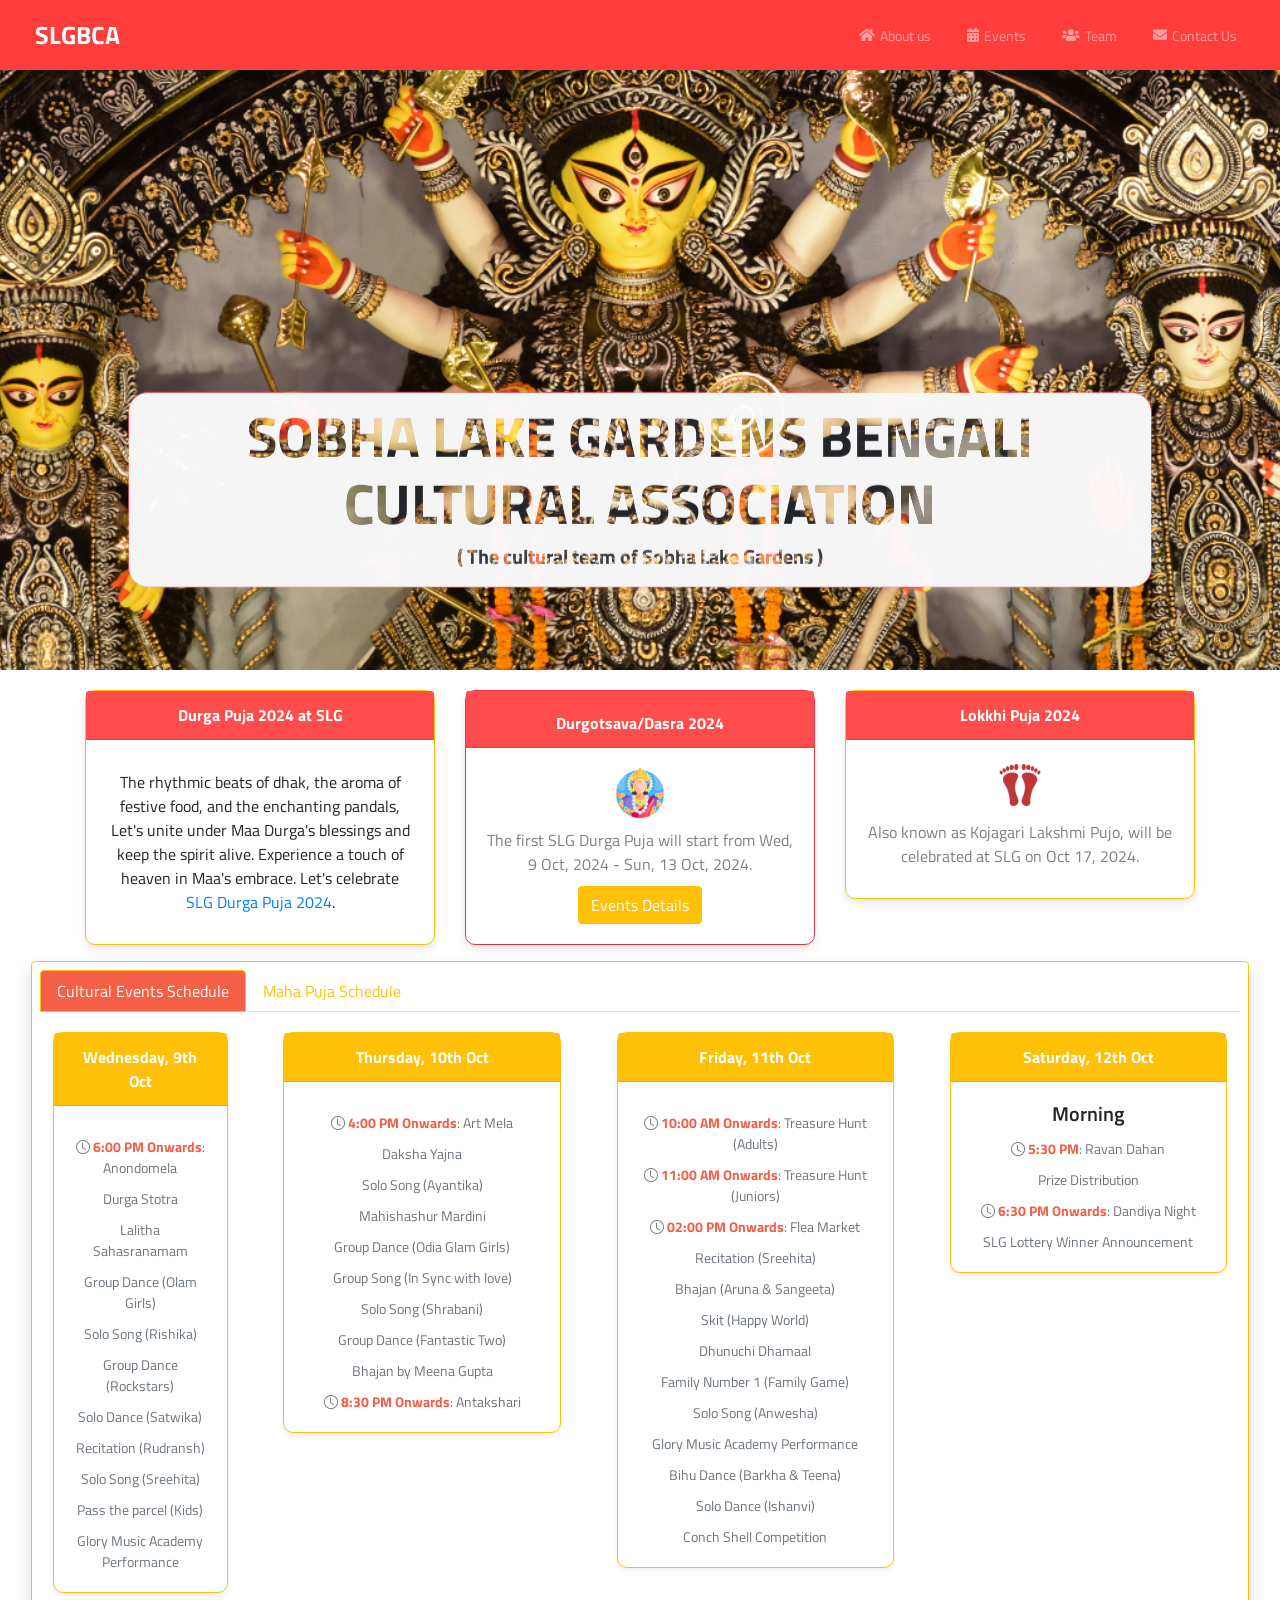
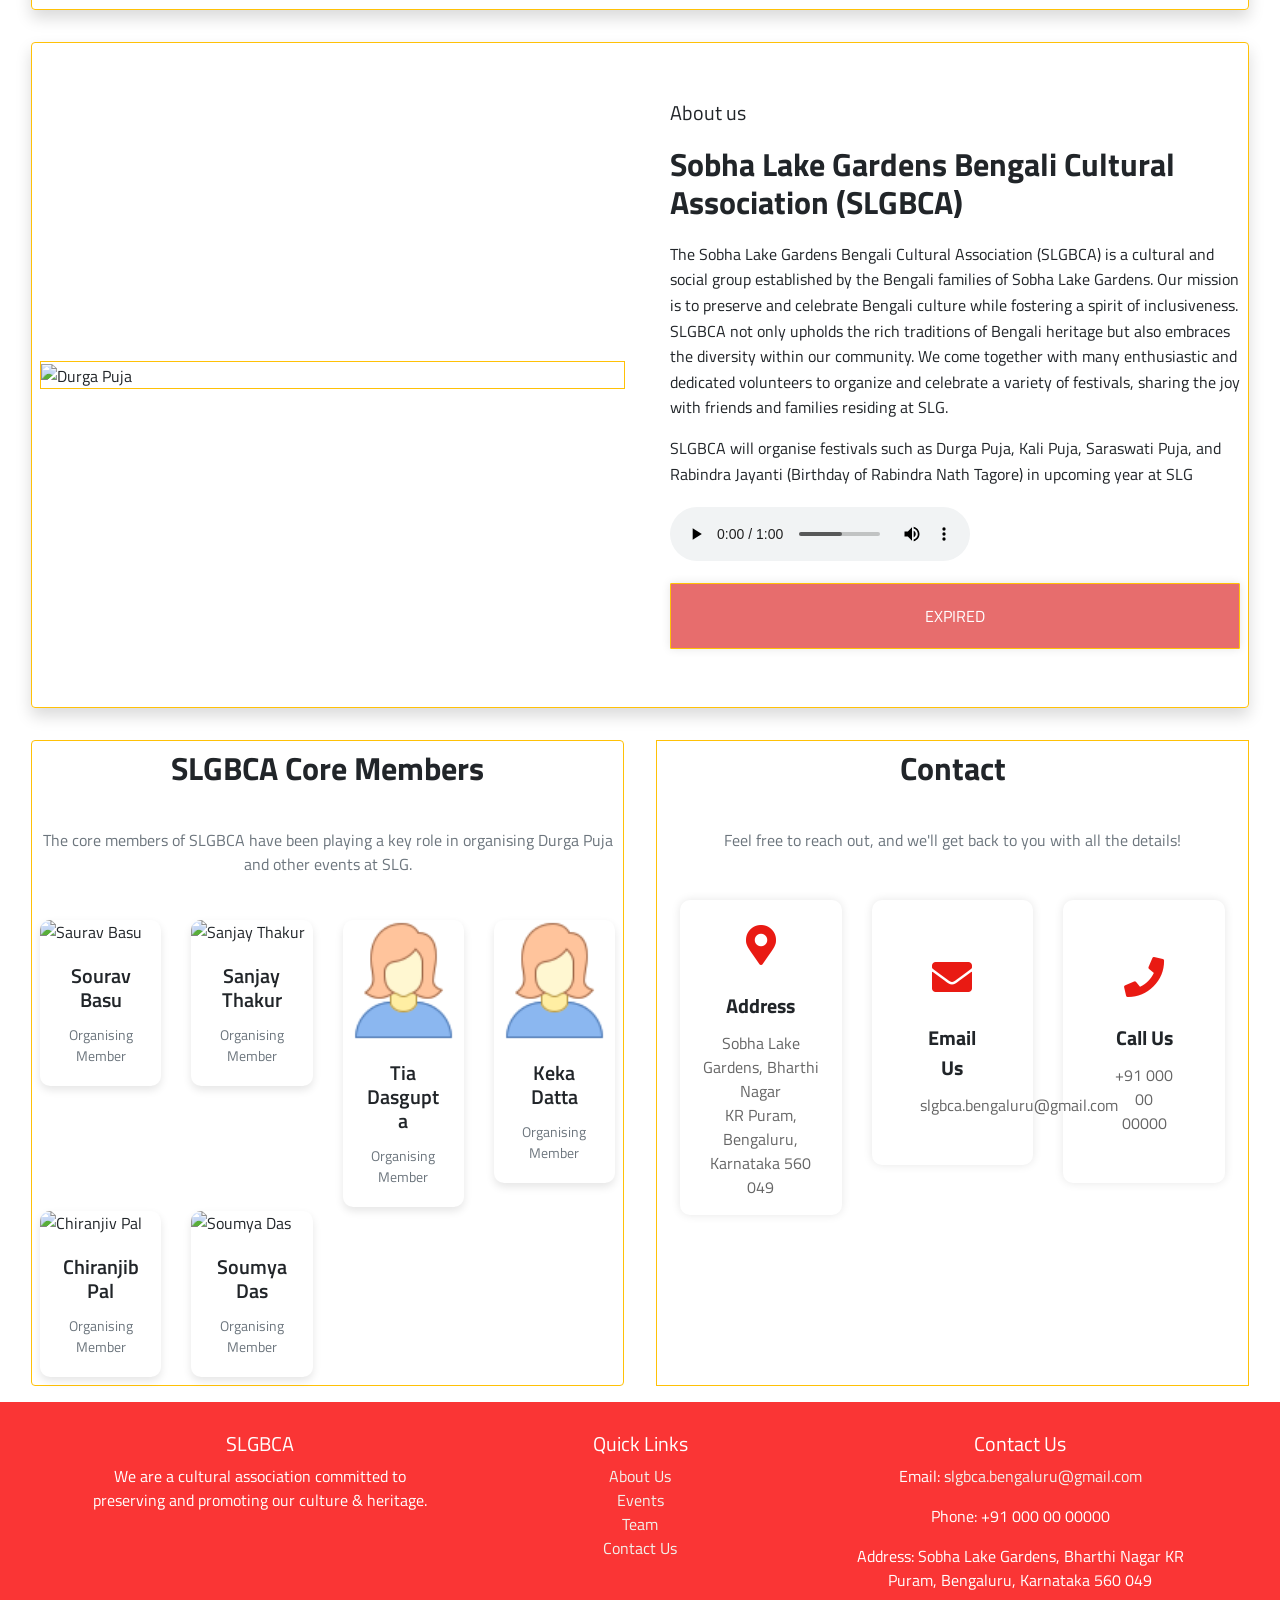
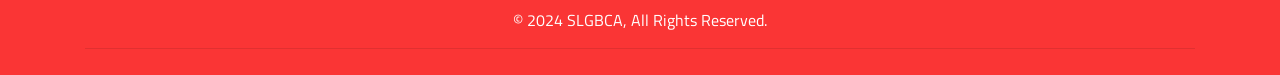
==== index.html @ cd29b3e2 "Update index page" ====
<!DOCTYPE html>
<html lang="en">

    <meta charset="UTF-8">
    <meta name="viewport" content="width=device-width, initial-scale=1.0">
    <meta http-equiv Manager="X-UA-Compatible" content="ie=edge">
    <!--Bootstrap 4.3.1-->
    <link rel="stylesheet" href="https://stackpath.bootstrapcdn.com/bootstrap/4.3.1/css/bootstrap.min.css"
        integrity="sha384-ggOyR0iXCbMQv3Xipma34MD+dH/1fQ784/j6cY/iJTQUOhcWr7x9JvoRxT2MZw1T" crossorigin="anonymous">
    <!--Custom Css Understand (_)-->
    <link rel="stylesheet" href="css/style.css">
    <!--Google Fonts-->
    <link href="https://fonts.googleapis.com/css?family=Titillium+Web&display=swap" rel="stylesheet">
    <!--Font Awesome 5.11.2-->
    <link rel="stylesheet" href="https://cdnjs.cloudflare.com/ajax/libs/font-awesome/5.11.2/css/all.css">
    <!--AOS Js Library Css source: http://michalsnik.github.io/aos/ -->
    <link href="https://unpkg.com/aos@2.3.1/dist/aos.css" rel="stylesheet">
    <!--OWL Carousel Library Css -->
    <link rel="stylesheet" href="css/owl.carousel.min.css">
    <link rel="stylesheet" href="css/owl.theme.default.min.css">
    <link href='https://unpkg.com/boxicons@2.1.4/css/boxicons.min.css' rel='stylesheet'>
    <link rel="icon" href="img/slgbca-logo.png" sizes="32x32" type="image/png">
    <link href="https://cdn.jsdelivr.net/npm/bootstrap-icons/font/bootstrap-icons.css" rel="stylesheet">

</head>
<body>
    <!--For Preloader-->
    <div class="preloader">
        <div class="loader">
        </div>
        </div> 
    <!--Preloader End-->
        <nav class="navbar navbar-expand-lg navbar-dark">
            <div class="container-fluid pos-f-t">
                <a class="navbar-brand logo" href="#">
                    <!-- <img src="img/slgbca-logo.png" alt="SLG Logo">--><span class="logo-text">SLGBCA</span>
                </a>
                <button class="navbar-toggler" type="button" data-toggle="collapse" data-target="#navbarNav" aria-controls="navbarNav" aria-expanded="false" aria-label="Toggle navigation">
                    <span class="navbar-toggler-icon"></span>
                </button>
                <div class="collapse navbar-collapse justify-content-end" id="navbarNav">
                    <ul class="navbar-nav">
                        <li class="nav-item">
                            <a class="nav-link " href="#about_us"><i class="fas fa-home"></i>About us</a>
                        </li>
                        <li class="nav-item">
                            <a class="nav-link" href="#events"><i class="fas fa-calendar-alt"></i>Events</a>
                        </li>
                        <li class="nav-item">
                            <a class="nav-link" href="#team_members"><i class="fas fa-users"></i>Team</a>
                        </li>
                        <li class="nav-item">
                            <a class="nav-link" href="#contacts"><i class="fas fa-envelope"></i>Contact Us</a>
                        </li>
                    </ul>
                </div>
            </div>
        </nav>
    <header>
        <!--Carousel html-->
        <div id="mainpage" class="carousel slide" data-ride="carousel">
            <div class="carousel-inner">
                <div class="carousel-item active">
                    <div class="back_side_img back_side_img2"></div>
                    <div class="carousel_content border border-danger">
                        <h5 class="display-4 font-weight-bold text-uppercase">Sobha Lake Gardens Bengali Cultural Association</h5>
                        <h5 class="text-dark font-weight-bold">( The cultural team of Sobha Lake Gardens )</h5>
                    </div>
                </div>
            </div>
        </div>
    </header>
    
    <div id="events" class="container">
        <div class="row">
            <!-- First Card -->
            <div class="col-md-4">
                <div class="card border border-warning animate-card">
                    <div class="card-header">
                        Durga Puja 2024 at SLG
                    </div>
                    <div class="card-body">
                        <p>The rhythmic beats of dhak, the aroma of festive food, and the enchanting pandals, Let's unite under Maa Durga's blessings and keep the spirit alive. Experience a touch of heaven in Maa's embrace. Let's celebrate <a href="#">SLG Durga Puja 2024</a>.</p>
                    </div>
                </div>
            </div>
            <!-- Second Card -->
            <div class="col-md-4">
                <div class="card border border-danger animate-card">
                    <div class="card-header">
                        <div class="spinner-grow text-warning" role="status"></div>
                        Durgotsava/Dasra 2024
                        <div class="spinner-grow text-warning" role="status"></div>
                    </div>
                    <div class="card-body">
                        <img src="img/durga-puja.png" alt="Durga Icon">
                        <p class="text-muted text-black-50">The first SLG Durga Puja will start from Wed, 9 Oct, 2024 - Sun, 13 Oct, 2024.</p>
                        <a href="#event_details" class="btn btn-warning stretched-link text-white">Events Details</a>
                    </div>
                </div>
            </div>
            <!-- Third Card -->
            <div class="col-md-4">
                <div class="card border border-warning animate-card">
                    <div class="card-header">
                        Lokkhi Puja 2024
                    </div>
                    <div class="card-body">
                        <img src="img/lakkhi-puja.png" alt="Lokkhi Feet"> <!-- Placeholder image, replace with the actual image URL -->
                        <p class="text-muted text-black-50">Also known as Kojagari Lakshmi Pujo, will be celebrated at SLG on Oct 17, 2024.</p>
                    </div>
                </div>
            </div>
        </div>
    </div>
  <!-- Event Details -->
  <section class="container-fluid sec_latest">
    <div id="event_details" class="m-3 p-2 shadow rounded latest_inner border border-warning">
        <!-- Tab Navigation -->
        <ul class="nav nav-tabs" id="eventTab" role="tablist">
            <li class="nav-item">
                <a class="nav-link active" id="p2-tab" data-toggle="tab" href="#p2" role="tab" aria-controls="p2" aria-selected="false">Cultural Events Schedule</a>
            </li>
            <li class="nav-item">
                <a class="nav-link" id="p1-tab" data-toggle="tab" href="#p1" role="tab" aria-controls="p1" aria-selected="true">Maha Puja Schedule</a>
            </li>
        </ul>

        <!-- Tab Content -->
        <div class="tab-content" id="eventTabContent">
            <!-- Puja Schedule Tab -->
            <div class="tab-pane fade show" id="p1" role="tabpanel" aria-labelledby="p1-tab">
                <div class="row">
                    <!-- Day 1 Card -->
                    <div class="container col-md-2 mb-2">
                        <div class="card border border-warning shadow-sm">
                            <div class="card-header bg-warning text-white">
                                Wednesday, 9th Oct - Maha Sosthi
                            </div>
                            <div class="card-body">
                                <h5 class="card-title">Morning</h5>
                                <p class="card-text"><i class="bi bi-clock"></i> <span class="highlight">9:30 AM</span>: Shashti Pujo Start</p>
                                <p class="card-text"><i class="bi bi-clock"></i> <span class="highlight">10:15 AM</span>: Pushpanjali</p>
                                <p class="card-text"><i class="bi bi-clock"></i> <span class="highlight">10:45 AM</span>: Morning Aarati</p>
                                <h5 class="card-title">Evening</h5>
                                <p class="card-text"><i class="bi bi-clock"></i> <span class="highlight">6:30 PM Onwards</span>: Cultural Programme</p>
                                <p class="card-text"><i class="bi bi-clock"></i> <span class="highlight">7:30 PM</span>: Aarati</p>
                            </div>
                        </div>
                    </div>

                    <!-- Day 2 Card -->
                    <div class="container col-md-3 mb-3">
                        <div class="card border border-warning shadow-sm">
                            <div class="card-header bg-warning text-white">
                                Thursday, 10th Oct - Maha Saptami and Ashtami
                            </div>
                            <div class="card-body">
                                <h5 class="card-title">Morning</h5>
                                <p class="card-text"><i class="bi bi-clock"></i> <span class="highlight">9:30 AM</span>: Saptami Pujo starts</p>
                                <p class="card-text"><i class="bi bi-clock"></i> <span class="highlight">10:15 AM</span>: Saptami Pushpanjali</p>
                                <p class="card-text"><i class="bi bi-clock"></i> <span class="highlight">11:30 AM</span>: Bhog & Arati</p>
                                <h5 class="card-title">Evening</h5>
                                <p class="card-text"><i class="bi bi-clock"></i> <span class="highlight">6:30 PM</span>: Evening Aarati</p>
                                <p class="card-text"><i class="bi bi-clock"></i> <span class="highlight">6:30 PM Onwards</span>: Cultural Programme</p>
                                <p class="card-text"><i class="bi bi-clock"></i> <span class="highlight">8:00 PM</span>: Ashtami Pujo starts</p>
                                <p class="card-text"><i class="bi bi-clock"></i> <span class="highlight">10:30 PM</span>: Ashtami Pushpanjali</p>
                                <p class="card-text"><i class="bi bi-clock"></i> <span class="highlight">11:00 PM - 12:00 AM</span>: Aarati, Chandi Path & Bhog</p>
                            </div>
                        </div>
                    </div>
                     <!-- Day 3 Card -->
                    <div class="container col-md-3 mb-3">
                        <div class="card border border-warning shadow-sm">
                            <div class="card-header bg-warning text-white">
                                Friday, 11th Oct - Maha Ashtami - Nabami
                            </div>
                            <div class="card-body">
                                <h5 class="card-title">Morning</h5>
                                <p class="card-text"><i class="bi bi-clock"></i> <span class="highlight">6:49 AM</span>: Sandhi Pujo starts</p>
                                <p class="card-text"><i class="bi bi-clock"></i> <span class="highlight">6:55 AM - 7:25 AM</span>: Pushpanjali & Bhog</p>
                                <p class="card-text"><i class="bi bi-clock"></i> <span class="highlight">11:30 AM</span>: Nabami Pushpanjali</p>
                                <p class="card-text"><i class="bi bi-clock"></i> <span class="highlight">11:45 AM</span>: Morning Aarati</p>
                                <p class="card-text"><i class="bi bi-clock"></i> <span class="highlight">12:20 PM - 1:30 PM</span>: Bhog, Chandi Path & Hom</p>
                                <p class="card-text"><i class="bi bi-clock"></i> <span class="highlight">12:00 PM - 2:30 PM</span>: Ashtami Prasad Distribution</p>
                                <h5 class="card-title">Evening</h5>
                                <p class="card-text"><i class="bi bi-clock"></i> <span class="highlight">6:30 PM</span>: Evening Aarati</p>
                                <p class="card-text"><i class="bi bi-clock"></i> <span class="highlight">6:30 PM Onwards</span>: Cultural Programme</p>
                            </div>
                        </div>
                    </div>
                    <!-- Day 4 Card -->
                    <div class="container col-md-3 mb-3">
                        <div class="card shadow-sm border border-warning">
                            <div class="card-header bg-warning text-white">
                                Saturday, 12th Oct - Dashami / Sidur Khela
                            </div>
                            <div class="card-body">
                                <h5 class="card-title">Morning</h5>
                                <p class="card-text"><i class="bi bi-clock"></i> <span class="highlight">9:30 AM</span>: Dashami Pujo starts</p>
                                <p class="card-text"><i class="bi bi-clock"></i> <span class="highlight">10:10 AM</span>: Dashami Pushpanjali</p>
                                <p class="card-text"><i class="bi bi-clock"></i> <span class="highlight">10:40 AM</span>: Morning Arati</p>
                                <p class="card-text"><i class="bi bi-clock"></i> <span class="highlight">11:00 AM - 2:00 PM</span>: Sidur Khela</p>
                                <p class="card-text"><i class="bi bi-clock"></i> <span class="highlight">12:00 - 3:00 PM</span><a href="img/bhog-durga-pujo-edited.png" target="_blank">: Nabami Bhog Distribution</a></p>
                            </div>
                        </div>
                        
                        <div class="card text-white border border-warning mt-3"> 
                            <div class="card-header bg-warning text-white">
                                Sunday, 13th Oct - Bisorjon
                            </div>
                            <div class="card-body">
                                <h5 class="card-title">Morning</h5>
                                <p class="card-text"><i class="bi bi-clock"></i> <span class="highlight">8:30 AM</span>: Visarjan</p>
                            </div>
                        </div>
                    </div>

                </div>
            </div>
            
            <!-- Residents Cultural Activities Tab -->
            <div class="tab-pane fade show active" id="p2" role="tabpanel" aria-labelledby="p2-tab">
                    <div class="row">
                        <!-- Cultural Day 1 Card -->
                        <div class="container col-md-2 mb-2">
                            <div class="card border border-warning shadow-sm">
                                <div class="card-header bg-warning text-white">
                                    Wednesday, 9th Oct
                                </div>
                                <div class="card-body">
                                    <p class="card-text"><i class="bi bi-clock"></i> <span class="highlight">6:00 PM Onwards</span>: Anondomela</p>
                                    <p class="card-text"> Durga Stotra</p>
                                    <p class="card-text"> Lalitha Sahasranamam</p>
                                    <p class="card-text"> Group Dance (Olam Girls)</p>
                                    <p class="card-text"> Solo Song (Rishika)</p>
                                    <p class="card-text"> Group Dance (Rockstars)</p>
                                    <p class="card-text"> Solo Dance (Satwika)</p>
                                    <p class="card-text"> Recitation (Rudransh)</p>
                                    <p class="card-text"> Solo Song (Sreehita)</p>
                                    <p class="card-text"> Pass the parcel (Kids)</p>
                                    <p class="card-text"> Glory Music Academy Performance</p>
                                </div>
                            </div>
                        </div>
    
                        <!-- Cultural Day 2 Card -->
                        <div class="container col-md-3 mb-3">
                            <div class="card border border-warning shadow-sm">
                                <div class="card-header bg-warning text-white">
                                    Thursday, 10th Oct
                                </div>
                                <div class="card-body">
                                    <p class="card-text"><i class="bi bi-clock"></i> <span class="highlight">4:00 PM Onwards</span>: Art Mela</p>
                                    <p class="card-text"> Daksha Yajna</p>
                                    <p class="card-text"> Solo Song (Ayantika)</p>
                                    <p class="card-text"> Mahishashur Mardini</p>
                                    <p class="card-text"> Group Dance (Odia Glam Girls)</p>
                                    <p class="card-text"> Group Song (In Sync with love)</p>
                                    <p class="card-text"> Solo Song (Shrabani)</p>
                                    <p class="card-text"> Group Dance (Fantastic Two)</p>
                                    <p class="card-text">Bhajan by Meena Gupta</p>
                                    <p class="card-text"><i class="bi bi-clock"></i> <span class="highlight">8:30 PM Onwards</span>: Antakshari</p>
                                </div>
                            </div>
                        </div>
                         <!-- Day 3 Card -->
                        <div class="container col-md-3 mb-3">
                            <div class="card border border-warning shadow-sm">
                                <div class="card-header bg-warning text-white">
                                    Friday, 11th Oct
                                </div>
                                <div class="card-body">
                                    <p class="card-text"><i class="bi bi-clock"></i> <span class="highlight">10:00 AM Onwards</span>: Treasure Hunt (Adults)</p>
                                    <p class="card-text"><i class="bi bi-clock"></i> <span class="highlight">11:00 AM Onwards</span>: Treasure Hunt (Juniors)</p>
                                    <p class="card-text"><i class="bi bi-clock"></i> <span class="highlight">02:00 PM Onwards</span>: Flea Market</p>
                                    <p class="card-text"> Recitation (Sreehita)</p>
                                    <p class="card-text"> Bhajan (Aruna & Sangeeta)</p>
                                    <p class="card-text"> Skit (Happy World)</p>
                                    <p class="card-text"> Dhunuchi Dhamaal</p>
                                    <p class="card-text"> Family Number 1 (Family Game)</p>
                                    <p class="card-text"> Solo Song (Anwesha)</p>
                                    <p class="card-text"> Glory Music Academy Performance</p>
                                    <p class="card-text"> Bihu Dance (Barkha & Teena)</p>
                                    <p class="card-text"> Solo Dance (Ishanvi)</p>
                                    <p class="card-text"> Conch Shell Competition</p>
                                </div>
                            </div>
                        </div>
                        <!-- Day 4 Card -->
                        <div class="container col-md-3 mb-3">
                            <div class="card shadow-sm border border-warning">
                                <div class="card-header bg-warning text-white">
                                    Saturday, 12th Oct
                                </div>
                                <div class="card-body">
                                    <h5 class="card-title">Morning</h5>
                                    <p class="card-text"><i class="bi bi-clock"></i> <span class="highlight">5:30 PM</span>: Ravan Dahan</p>
                                    <p class="card-text"> Prize Distribution</p>
                                    <p class="card-text"><i class="bi bi-clock"></i> <span class="highlight">6:30 PM Onwards</span>: Dandiya Night</p>
                                    <p class="card-text"> SLG Lottery Winner Announcement</p>
                                </div>
                            </div>
                        </div>
                    </div>
                </div>
            </div>
        </div>
    </div>
</section>

    <!-- About Us -->
    <section class="container-fluid sec_latest d-flex justify-content-start flex-wrap">
        <div id="about_us" class="col col-md m-3 p-2 shadow rounded latest_inner border border-warning">
                <div class="row about-us-section">
                    <!-- Image and Video Overlay -->
                    <div class="col-md-6 ">
                        <div class="border border-warning">
                            <img src="https://images.unsplash.com/photo-1659694328200-c8d0d5b7c79b?q=80&w=1960&auto=format&fit=crop&ixlib=rb-4.0.3&ixid=M3wxMjA3fDB8MHxwaG90by1wYWdlfHx8fGVufDB8fHx8fA%3D%3D" alt="Durga Puja" class="img-fluid">
                        </div>
                    </div>
                    <!-- Text Section -->
                    <div class="col-md-6 about-us-text">
                        <h5>About us</h5>
                        <h2>Sobha Lake Gardens Bengali Cultural Association (SLGBCA)</h2>
                        <p>The Sobha Lake Gardens Bengali Cultural Association (SLGBCA) is a cultural and social group established by the Bengali families of Sobha Lake Gardens. Our mission is to preserve and celebrate Bengali culture while fostering a spirit of inclusiveness. SLGBCA not only upholds the rich traditions of Bengali heritage but also embraces the diversity within our community. We come together with many enthusiastic and dedicated volunteers to organize and celebrate a variety of festivals, sharing the joy with friends and families residing at SLG.</p>
                        <p>SLGBCA will organise festivals such as Durga Puja, Kali Puja, Saraswati Puja, and Rabindra Jayanti (Birthday of Rabindra Nath Tagore) in upcoming year at SLG</p>
                        <!-- Audio Player -->
                    <div class="audio-player">
                        <audio controls>
                            <source src="audios/dhak-audio.mp3" type="audio/mpeg">
                            Your browser does not support the audio element.
                        </audio>
                    </div>
                    
                    <div class="countdown mt-3 border border-warning">
                        <h1>Countdown to Durga Puja 2024</h1>
                        <div class="countdown-item">
                            <span id="days">00</span>
                            <p>Days</p>
                        </div>
                        <div class="countdown-item">
                            <span id="hours">00</span>
                            <p>Hours</p>
                        </div>
                        <div class="countdown-item">
                            <span id="minutes">00</span>
                            <p>Minutes</p>
                        </div>
                        <div class="countdown-item">
                            <span id="seconds">00</span>
                            <p>Seconds</p>
                        </div>
                    </div>
                    </div>
                </div>
        </div>
    </section>

    <!-- Team -->
    <section class="container-fluid sec_latest d-flex justify-content-start flex-wrap">
        <div id="team_members" class="m-3 p-2 border border-warning rounded latest_inner">
            <h2 class="section-title">SLGBCA Core Members</h2>
            <p class="section-subtitle">
                The core members of SLGBCA have been playing a key role in organising Durga Puja and other events at SLG. 
            </p>
            <div class="row">
                <div class="col-md-3 mt-1">
                    <div class="card">
                        <img src="img/member-male.png" class="card-img-top img img-small" alt="Saurav Basu">
                        <div class="card-body">
                            <h5 class="card-title">Sourav Basu</h5>
                            <p class="card-text">Organising Member</p>
                        </div>
                    </div>
                </div>
                <div class="col-md-3 mt-1">
                    <div class="card">
                        <img src="img/member-male.png" class="card-img-top" alt="Sanjay Thakur">
                        <div class="card-body">
                            <h5 class="card-title">Sanjay Thakur</h5>
                            <p class="card-text">Organising Member</p>
                        </div>
                    </div>
                </div>
                <div class="col-md-3 mt-1">
                    <div class="card">
                        <img src="img/member-female.png" class="card-img-top" alt="Tia Dasgupta">
                        <div class="card-body">
                            <h5 class="card-title">Tia Dasgupta</h5>
                            <p class="card-text">Organising Member</p>
                        </div>
                    </div>
                </div>
                <div class="col-md-3 mt-1">
                    <div class="card">
                        <img src="img/member-female.png" class="card-img-top" alt="Keka Datta">
                        <div class="card-body">
                            <h5 class="card-title">Keka Datta</h5>
                            <p class="card-text">Organising Member</p>
                        </div>
                    </div>
                </div>
                <div class="col-md-3 mt-1">
                    <div class="card">
                        <img src="img/member-male.png" class="card-img-top" alt="Chiranjiv Pal">
                        <div class="card-body">
                            <h5 class="card-title">Chiranjib Pal</h5>
                            <p class="card-text">Organising Member</p>
                        </div>
                    </div>
                </div>
                <div class="col-md-3 mt-1">
                    <div class="card">
                        <img src="img/member-male.png" class="card-img-top" alt="Soumya Das">
                        <div class="card-body">
                            <h5 class="card-title">Soumya Das</h5>
                            <p class="card-text">Organising Member</p>
                        </div>
                    </div>
                </div>
            </div>
        </div>
        <div id="contacts" class="col col-md m-3 p-2  border border-warning latest_inner">
            <h2 class="section-title">Contact</h2>
            <p class="section-subtitle">
                Feel free to reach out, and we'll get back to you with all the details! 
            </p>
            <div class="container my-5">
                <div class="row">
                    <div class="col-md-4">
                        <div class="contact-card p-3">
                            <div class="contact-icon">
                                <i class="fas fa-map-marker-alt"></i>
                            </div>
                            <div class="contact-title">Address</div>
                            <div class="contact-text text-center">
                                Sobha Lake Gardens, Bharthi Nagar<br>
                                KR Puram, Bengaluru, Karnataka 560 049
                            </div>
                        </div>
                    </div>
                    <div class="col-md-4">
                        <div class="contact-card p-5">
                            <div class="contact-icon">
                                <i class="fas fa-envelope"></i>
                            </div>
                            <div class="contact-title">Email Us</div>
                            <div class="contact-text text-center text-wrap">
                                slgbca.bengaluru@gmail.com
                            </div>
                        </div>
                    </div>
                    <div class="col-md-4">
                        <div class="contact-card p-5">
                            <div class="contact-icon">
                                <i class="fas fa-phone"></i>
                            </div>
                            <div class="contact-title">Call Us</div>
                            <div class="contact-text text-center">
                                +91 000 00 00000
                            </div>
                        </div>
                    </div>
                </div>
            </div>
        </div>
    </section>

    <footer class="title_bg_radial">
        <div class="container">
            <div class="row">
                <div class="col-md-4">
                    <h5>SLGBCA</h5>
                    <p>We are a cultural association committed to preserving and promoting our culture & heritage.</p>
                </div>
                <div class="col-md-4">
                    <h5>Quick Links</h5>
                    <ul class="list-unstyled">
                        <li><a href="#about_us">About Us</a></li>
                        <li><a href="#events">Events</a></li>
                        <li><a href="#team_members">Team</a></li>
                        <li><a href="#contacts">Contact Us</a></li>
                    </ul>
                </div>
                <div class="col-md-4">
                    <h5>Contact Us</h5>
                    <p>Email: <a href="mailto:slgbca.bengaluru@gmail.com">slgbca.bengaluru@gmail.com</a></p>
                    <p>Phone: +91 000 00 00000</p>
                    <p>Address: Sobha Lake Gardens, Bharthi Nagar KR Puram, Bengaluru, Karnataka 560 049</p>
                </div>
            </div>
            <p>&copy; 2024 SLGBCA, All Rights Reserved.</p>
            <hr>
        </div>
        <a href="#" id="back-to-top" title="Back to top"><i class="fas fa-arrow-up"></i></a>
    </footer>


    <!--Bootstrap Js-->
    <script src="https://code.jquery.com/jquery-3.3.1.slim.min.js"
        integrity="sha384-q8i/X+965DzO0rT7abK41JStQIAqVgRVzpbzo5smXKp4YfRvH+8abtTE1Pi6jizo"
        crossorigin="anonymous"></script>
    <script src="https://cdnjs.cloudflare.com/ajax/libs/popper.js/1.14.7/umd/popper.min.js"
        integrity="sha384-UO2eT0CpHqdSJQ6hJty5KVphtPhzWj9WO1clHTMGa3JDZwrnQq4sF86dIHNDz0W1"
        crossorigin="anonymous"></script>
    <script src="https://stackpath.bootstrapcdn.com/bootstrap/4.3.1/js/bootstrap.min.js"
        integrity="sha384-JjSmVgyd0p3pXB1rRibZUAYoIIy6OrQ6VrjIEaFf/nJGzIxFDsf4x0xIM+B07jRM"
        crossorigin="anonymous"></script>
    <!--Custom Js-->
    <script src="js/script.js"></script>
    <!-- FOr Jquery 3.3.1 Preloader-->
    <script>
        $(window).on('load', function () {
            $('.preloader').addClass('completed')
        })

    </script>
    <!-- AOS Js Library source : http://michalsnik.github.io/aos/-->
    <script src="https://unpkg.com/aos@2.3.1/dist/aos.js"></script>
    <!---OWL Js Library For Carousel-->
    <script src="js/owl.carousel.min.js"></script>
    <script>
        // for AOS Library
        AOS.init();
        // for OWL Library
        $('.owl-carousel').owlCarousel({
            loop: true,
            margin: 10,
            nav: true,
            autoplay: 1000,
            responsive: {
                0: {
                    items: 1
                },
                300: {
                    items: 2
                },
                400: {
                    item: 3
                },
                600: {
                    item: 4
                },
                1000: {
                    items: 5
                }
            }
        })
    </script>
</body>
</html>
---- css/style.css ----
/*..........................Global Settings..............*/
* {
    font-family: 'Titillium Web', sans-serif;
    scroll-behavior: smooth;
}
:root{
    /* --title-bg: radial-gradient(circle,  #fa3535, rgb(155, 152, 152)); */
    --title-bg:  #fa3535;
    --title-bg-animate: 10s linear infinite title-bg-animate alternate;

    
}
.title_bg_radial{
    background: var(--title-bg);
    /* animation: var(--title-bg-animate); */
}
@keyframes title-bg-animate{
    0%{
        background-position: left top;
        background-size: 35% 100%;
    }
    100%{
        background-position: right top;
        background-size: 35% 100%;

    }
}

html, body{
    margin: 0px;
    padding: 0px;
    overflow-x: hidden;
}

/*......For Preloader........*/
.preloader{
    position: fixed;
    top: 0px;
    left: 0px;
    width: 100%;
    height: 100%;
    background: #333;
    z-index: 99999999999999999;
}
.preloader::before, .preloader::after{
    content: '';
    background: #444;
    width: 90vw;
    height: 10vh;
    position: absolute;
    left: 50%;
    transform: translateX(-50%);
    animation: 2s linear infinite animate-body;
  }
  .preloader ::after{
    animation-delay: 1.3s;
  }
  @keyframes animate-body {
    0%{
      transform: translateX(-50%);
      opacity: 1;
    }
    50%{
      opacity: 0;
    }
    100%{
      transform: translate(-50%, 100vh);
      opacity: 1;
    }
  }
  .preloader.completed{
      pointer-events: none;
      animation: 1s linear precompleted forwards;
  }
  @keyframes precompleted{
      0%{
          opacity: 1;
      }
      100%{
          opacity: 0;
      }
  }
  .preloader .loader{
    width: 60px;
    height: 60px;
    border-radius: 100%;
    animation: 1s linear
      infinite animate;
    position: absolute;
    top: 50%;
    left: 50%;
    transform: translate(-50%, -50%);
    z-index: 333;
  }
  @keyframes animate{
    0%{
     box-shadow: 0px 0px 20px 20px inset white;
    }
    100%{
     
       box-shadow: 0px 0px 0px 0px inset red;
    }
    
  }
/*......For Preloader End......*/


/*..................................Global Settings End.....................*/
header{
    width: 100%;
    height: 600px;
    position: relative;
}
                        /*.....Menu of header.........*/
menu{
    position: absolute;
    top: 0px; 
    left: 0px;
    width: 100%;
    z-index: 50;
}
menu .inner_log_sign{
    overflow: hidden;
}
menu .inner_log_sign marquee {
    width: calc(100% - 100px);
    line-height: 46px;
    position: relative;
}

menu .log_sign_top{
    width: 100px;
    border: 2px solid white;
    border-right-color: transparent;
    border-radius: 0px 10px 10px 0px;
    display: inline-block;
}
                        /*....First Navbar.....*/
.nav_trp{
    background: rgba(255, 255, 255,.7);
}
    
/*...........................Larg Navbar With Mobile Responsive...........*/
.navbar {
    background-color: #FF3D3D; /* Red background color */
    padding: 10px 20px;
    display: flex;
    align-items: center;
    justify-content: space-between;
}

.navbar .logo img {
    width: 45px;
    height: 45px;
}

.navbar .logo-text {
    font-size: 25px;
    color: #fff;
    font-weight: bold;
    vertical-align: middle; /* Ensures the text aligns vertically */
    line-height: 40px; /* Adjust this to match the height of the image */
}

.navbar ul {
    list-style: none;
    margin: 0;
    padding: 0;
    display: flex;
    align-items: center;
}

.navbar ul li {
    margin-left: 20px;
}

.navbar ul li a {
    color: #fff;
    text-decoration: none;
    font-size: 14px;
    display: flex;
    align-items: center;
}

.navbar ul li a i {
    margin-right: 8px;
}

.navbar ul li a:hover {
    text-decoration: underline;
}

.navbar-brand {
    display: flex;
    align-items: center;
}
.navbar-brand img {
    height: 40px;
    margin-right: 10px; /* Spacing between logo and text */
}
.navbar-nav .nav-link {
    color: white;
}
.navbar-nav .nav-link i {
    margin-right: 5px; /* Space between icon and text */
}

nav {
    position: relative;
}

/*..................................Navbar Dropdown......................*/
.nav_dropdown{
    position: relative;

}
.nav_dropdown_menu{
    position: absolute;
    width: 300px;
    background: repeating-radial-gradient(  rgba(250, 53, 53, .8), rgba(155, 152, 152, .8));
    animation: 10s linear infinite radial_nav_bg alternate-reverse;
    list-style: none;
    opacity: 0;
    visibility: hidden;
    transition: .5s;
    transform: translateY(20px) scale(0) rotateZ(15deg);
    transform-origin: right top;

}
.nav_dropdown_menu li,
.nav_dropdown_menu li a{
    transition: .5s;
}
.nav_dropdown_menu li:hover{
    background: white;

}
.nav_dropdown_menu li a:hover{
    margin-left: 15px!important;
    color: black!important;

}
.nav_dropdown:hover .nav_dropdown_menu{
    opacity: 1;
    visibility: visible;
    transform: translate(0px) scale(1) rotateZ(0deg);
}
                            /*.........Navbar check For Mobile..........*/
label[for="nav_bar_check"]{
    position: absolute;
    right: 5%;
    top: 50%;
    transform: translateY(-50%);
    cursor: pointer;
    width: 40px;
    height: 40px;
    overflow: hidden;
    z-index: 100;
}  
label[for="nav_bar_check"] span{
    display: block;
    width: 100%;
    height: 5px;
    margin-bottom: 8px;
    background: white;
    transition: .5s;
    transform-origin: left;

}
input[id='nav_bar_check']{
    display: none;
}
input[id='nav_bar_check']:checked ~ label[for="nav_bar_check"] #bar_line2{
    transform: translateX(100px);
    opacity: 0;
}
input[id='nav_bar_check']:checked ~ label[for="nav_bar_check"] #bar_line1{
    transform: rotate(45deg);
}
input[id='nav_bar_check']:checked ~ label[for="nav_bar_check"] #bar_line3{
    transform: rotate(-45deg);
}
@media screen and (min-width: 700px){
    label[for="nav_bar_check"]{
        display: none!important;
    }
}
@media screen and (max-width: 400px) {
    .logo h1{
        font-size: 25px;
    }
}
@media screen and (max-width: 700px) {
   
.navbar_list{
    justify-content: space-between!important;
}    
.nav_lg_ready{
    opacity: 0;
    transform: scale(0);
    visibility: hidden;
    transition: .5s;
    position: fixed;
    display: block!important;
    background: rgba(255, 0, 0,.5);
    width: 100vw;
    height: 100vh;
    top: 0px;
    left: 0px;
    overflow: auto;
}                      
input[id='nav_bar_check']:checked ~ .nav_lg_ready{
    opacity: 1;
    transform: scale(1);
    visibility: visible;
}
/* .sm_block_400 a.m_line_height{
    line-height: 15px!important;
    display: none!important;
}                            */
ul.nav_dropdown_menu{
    opacity: 1!important;
    visibility: visible!important;
    position: static;
    background: transparent;
    box-shadow: 0 0 20px 2px black inset;
    margin-left: 15px;
    width: 100vw;
}
.nav_anchor_item{
    justify-content: flex-start;
    background: black;
    padding: 5px;
    
}

}
/*...................................Carousel header ......................*/
.carousel-inner img{
    width: 100%;
    height: 100%;
    object-fit: cover;
    display: block;
}
.carousel-inner, .carousel,
.carousel-item{
    width: 100%;
    height: 100%;
}
.carousel_content{
    position: absolute;
    top: 70%;
    left: 50%;
    transform: translate(-50%, -50%);
    z-index: 2;
    width: 80%;
    text-align: center;
    padding: 10px;
    border-radius: 20px;
    overflow: hidden;
    background: rgba(245, 245, 245);
    mix-blend-mode: lighten;

}

@media screen and (max-width: 650px){
    .carousel_content h3{ 
        font-size: 45px;
    }
}
@media screen and (max-width: 450px){
    .carousel_content h3{
        font-size: 30px;
    }
    .carousel_content h5{
        font-size: 16px;
    }
    .explore_more{
        font-size: 1em!important;
    }

}
.explore_more{
    font-size: 1.6em;
    background: black;
    display: inline-block;
    padding: 3px 10px;
    border-radius: 4px;
    transition: .5s;
    color: white;
}
.explore_more:hover{
    background:blue;
    color: white;
}
.carousel_left_control,
.carousel_right_control{
    position: absolute;
    top: 50%;
    transform: translateY(-50%);
    padding: 20px;
    opacity: .5;
    transition: .5s;
    z-index: 5;

}
.carousel_left_control:hover,
.carousel_right_control:hover{
    opacity: 1;
}
.carousel_left_control{
   left: 10px;
}
.carousel_right_control{
   right: 10px;
}
.back_side_img{
    height: 100vh; /* or a fixed height in px or % */
    display: flex;
    align-items: center;
    justify-content: center;
}
.back_side_img1{
    background: url('https://images.unsplash.com/photo-1634015158905-de840be0c62c?q=80&w=1960&auto=format&fit=crop&ixlib=rb-4.0.3&ixid=M3wxMjA3fDB8MHxwaG90by1wYWdlfHx8fGVufDB8fHx8fA%3D%3D') center center / cover no-repeat fixed;
}

.back_side_img2{
    background-image: url('../img/durga-puja-slg.png');
    background-position: center;
    backface-visibility: visible;
    background-repeat: no-repeat;
    background-attachment: fixed;
    background-size: cover;
    height: 100vh; /* or set a specific height */
}
/* Target Safari on iOS devices */
@supports (-webkit-touch-callout: none) {
    .back_side_img2 {
        background-attachment: scroll; /* or remove background-attachment */
    }
}
/*..........Card 2.......*/
.card-header {
    background-color: #FF4C4C; /* Red color for headers */
    color: white;
    font-weight: bold;
    text-align: center;
}
.card {
    border: 1px solid #FF4C4C; /* Red border */
}

.card-body {
    text-align: center;
}

.card-body img {
    height: 50px; /* Adjust icon size */
}

.card-body p {
    margin: 10px 0;
}
.container {
    margin-top: 20px;
}

/*...................Section Card_container............*/
.card_container{
    min-height: 500px;
}

.card_inner{
    display: flex;
    justify-content: space-between;
    flex-flow: row wrap;
    margin: 0px!important;
    padding: 0px!important;
}
.card_inner .my_card{
    flex-basis: 250px;
    min-height: 500px;
    margin:  15px;
    background: whitesmoke;
    padding: 0px!important;
    overflow: hidden;
}
.my_card .card_img_inner{
    width: 100%;
    height: 180px;
    overflow: hidden;
}
.my_card .card_img_inner img{
    transition: .5s;
    object-fit: cover;
    width: 100%;
    height: 100%;
}
.my_card:hover .card_img_inner img{
    transform: scale(1.2);
}
.scroll_card{
    width: 100%;
    height: 8px;
    background: rgb(194, 174, 174);
    position: relative;
    --scroll-radius: 5px;
    border-radius: var(--scroll-radius);
}
.scroll_card::after{
    content: '';
    position: absolute;
    width: 80%;
    height: 100%;
    background: #13366f;
    border-radius: var(--scroll-radius);

}
.scroll_card span{
    position: absolute;
    top: -40px;
    right: 20%;
    display: inline-block;
    padding: 3px 5px;
    background: #13366f;
    color: white;
    font-size: .8em;
}
.scroll_card span::after{
    content: '';
    position: absolute;
    border: 7px solid;
    border-color: #13366f transparent transparent transparent;
    bottom: -13px;
    left: calc( 50% - 5px);
}

/* Animation for the card to fade in */
@keyframes fadeIn {
    from {
        opacity: 0; /* Start invisible */
        transform: translateY(20px); /* Start slightly below */
    }
    to {
        opacity: 1; /* Fully visible */
        transform: translateY(0); /* End at the original position */
    }
}

/* Apply the animation to card-warning */
.animate-card {
    animation: fadeIn 1.2s ease-in-out;
}

/*......................Section Latest Event And Gallery.........*/
.sec_latest{
    min-height: 500px;
}
.sec_latest .latest_inner{
    flex-basis: 400px;
    flex-grow: 2;
}
                       /*.......Latest Event......*/
/* .latest_inner .event_box{
}                      */
.event_box .event_inner{
    width: 100%;
    min-height: 200px;
    margin-bottom: 8px;
    border-radius: 8px;

}  
@media screen and (max-width: 400px){
    .event_box h2{
        font-size: 1.2em;
    }
   .sm_sort_size_400{
        font-size: 1.2em!important;
    }
    .sm_pp_hide_400{
        padding: 8px!important;
    }
}
                        /*.........Latest Picture Gallery.......*/
.latest_pic_gallery{
    display: flex;
    justify-content: space-around;
    flex-flow: row wrap;
    height: 1000px;
    overflow: auto;
}                       
.latest_pic_gallery .img_box{
    width: 100px; 
    min-height: 100px;
    border-radius: 3px;
    overflow: hidden;
} 
.latest_pic_gallery .img_box:nth-child(1){
    width: 200px;
    height: 180px;
}
.latest_pic_gallery .img_box:nth-child(5n){
    width: 250px;
}
.latest_pic_gallery .img_box:nth-child(7n){
    width: 350px;
    height: 250px;
}


.latest_pic_gallery .img_box a{
    width: 100%;
    height: 100%;
    display: block;
}
.latest_pic_gallery .img_box a img{
    object-fit: cover;
    transition: .5s;
    transform: scale(1.2);
}
.latest_pic_gallery .img_box:hover a img{
    transform: scale(1.4);
}
/*............................Section Help Idea................*/
.sec_help_idea{
    min-height: 400px;
}
.sec_help_idea .help_idea_inner{
    flex-basis: 250px;
    min-height: 400px;
    border-radius: 5px;
    background: whitesmoke;
}
@media screen and (max-width: 630px) {
    .help_idea_inner{
        flex-basis: 500px!important;
    }
}
.help_idea_inner .img_box{
    width: 100%;
    height: 150px;
    margin: auto;
    border-radius: 5px;
    overflow: hidden;
}
.help_idea_inner .img_box img{
    width: 100%;
    height: 100%;
    object-fit: cover;
    transition: 1.5s;
}
.help_idea_inner:hover .img_box img{
    animation: img_box_np 1.5s linear forwards ;
}
@keyframes img_box_np{
    0%{
        transform: scale(1);
    }
    50%{
        transform: scale(1.6);
    }
    100%{
        transform: scale(1.2);
    }
}
/*.......................Section Post News ...............*/
.sec_only_post{
    min-height: 500px;
}
.sec_only_post .only_post_inner{
    flex-basis: 250px;
     height: 600px;
     position: relative;

}
.only_post_inner .img_box{
    width: 100%;
    height: 180px;
    overflow: hidden;
    transition: 1s;
}
.only_post_inner:hover .img_box{
    height: 100%;
}
.only_post_inner .img_box a,
.only_post_inner .img_box a img {
    display: block;
    width: 100%;
    height: 100%;

}
.only_post_inner .img_box a img{
    object-fit: cover;
    transition: .5s;
}
.only_post_inner:hover .img_box a img{
    transform: scale(1.2);
}
                            /*.........Inner Post content ........*/
.only_post_inner .inner_post_content{
    width: 90%;
    min-height: 400px;
    margin: -20px auto 0 auto ;
    position: relative;
    background: whitesmoke;
    border-radius: 5px;
    position: absolute;
    top: 20%;
    left: 50%;
    transform: translateX(-50%);
}
/*............................Section Team Member........................*/
.sec_team_all{
    min-height: 200px;
}
/* .team_wrapper{
    border: solid blue;
} */
.team_wrapper .team_member{
    flex-basis: 150px;
    min-height: 250px;
    position: relative;
    overflow: hidden;
}
@media screen and (max-width: 460px){
    .team_wrapper{
        justify-content: space-around;
    }
}
@media screen and (max-width: 320px){
    .team_wrapper .team_member{
        flex-basis: 100%;
    }
}
.team_member .img_box{
    width: 100%;
    min-height: 100px;
}

.team_member .img_box img{
    width: 100%;
    height: 100%;
    object-fit: cover;
}
.team_member .team_contact{
    width: 30px;    
    height: 30px;
    flex: 3;
    margin: 0px 4px;
    background: azure;
}


.team_member .team_contact a,
.team_member .team_contact img{
    display: block;
    width: 100%;
    height: 100%;
    border-radius: 10%;
}
.team_member .team_contact img{
    object-fit: contain;

}
.team_member .team_contact img:hover{
    animation: .5s ease team_contact;
    
}
@keyframes team_contact{
    0%{
        transform: rotate(55deg) translateX(5px);
    }

    50%{
        transform: rotate(-15deg) translateX(-5px);
    }
    100%{
        transform: rotate(0deg) translateX(0px);
    }
}
/*.................Section Worship ..............*/
.sec_worship_event{
    min-height: 400px;
}
/* .sec_worship_event .worship_inner{
    border: solid red;
} */
.sec_worship_event .worship_inner:first-child{
    width: 40%;
    height: 250px;
}
.sec_worship_event .worship_inner:last-child{
    width: 60%;
    min-height: 400px;
}
@media screen and (max-width: 768px){
    .col_768{
        flex-direction: column!important;
    }
    .sec_worship_event .worship_inner:first-child{
        width: 70%;
    }
    .sec_worship_event .worship_inner:last-child{
      width: 100%;

    }
}
@media screen and (max-width: 600px) {
    .sec_worship_event .worship_inner:first-child{
        width: 100%;
    }
}
                        /*......Worship Inner Video.....*/
.worship_inner_video{
    position: relative;
    overflow: hidden;
}                      
.worship_inner_video::after{
    content: '';
    position: absolute;
    width: 100%;
    height: 30%;
    bottom: -20px;
    left: 0%;
    background: white;
    animation: 5s linear infinite worship_inner_video alternate;
    border-radius: 100% 100% 0px 0px;

}  
@keyframes worship_inner_video{
    0%{
        transform: rotate(5deg);

    }
    100%{
      transform: rotate(-5deg);
    }
}
                            /*..........Worship Inner Content ........*/
 .worship_inner_content input[type='email'],
 .worship_inner_content button[type='submit']{
     outline: none;
     height: 50px;
 } 
 .worship_inner_content form{
     overflow: hidden;
 }
 .worship_inner_content input[type='email']{
     width: calc(100% - 180px);
     
    
 }                          
 .worship_inner_content button[type='submit']{
     width: 180px;
     float: right;/*.........Warning it's float layout..........*/
     border: none;

 }
/*........................Footer .....................*/
footer{
    min-height: 100px;
}

.footer_inner .footer_content{
    width: 250px!important;
    height: 450px;
    flex-grow: 3;
    position: relative;
    overflow:hidden;
}
.footer_inner .footer_content:last-child{
    height: auto;
    align-self: flex-end;
}
                        /*...Footer contetn map....*/
.footer_content_map{
    position: relative;
    overflow: hidden;
}                     
.footer_content_map h4{
    position :absolute;
    top: 15%;
    left: 15px;
    right: 15px;
    bottom: 15%;
    background: rgba(19, 54, 111,.5);
    display: flex;
    justify-content: center;
    align-items: center;
    color: white;
    border-radius: 10px;
    transition: .5s;
}
.footer_content_map:hover h4{
    transform: scale(10);
    opacity: 0;
    pointer-events: none;
}                  
                    /*................Footer Top Pages...........*/
.top_pages_group{
    height: calc(450px - 50px);
    overflow: auto;
}

/* about us section */
.about-us-section {
    display: flex;
    align-items: center;
    padding: 50px 0;
}

.about-us-text {
    padding-left: 30px;
}

.about-us-text h5 {
    margin-bottom: 20px;
}

.about-us-text h2 {
    font-weight: bold;
    margin-bottom: 20px;
}

.about-us-text p {
    margin-bottom: 15px;
    line-height: 1.6;
}

.text-underline {
    text-decoration: underline;
  }

.video-overlay {
    position: relative;
    cursor: pointer;
}

.video-overlay::before {
    content: '';
    display: block;
    position: absolute;
    top: 50%;
    left: 50%;
    width: 100px;
    height: 100px;
    background-color: rgba(255, 255, 255, 0.7);
    border-radius: 50%;
    transform: translate(-50%, -50%);
}

.video-overlay::after {
    content: '\25B6'; /* Unicode character for play button */
    font-size: 50px;
    color: #FF4B2B;
    position: absolute;
    top: 50%;
    left: 50%;
    transform: translate(-50%, -50%);
    z-index: 1;
}

.audio-player {
    margin-top: 20px;
}

.count-down {
    margin-top: 20px;
}

.countdown {
    text-align: center;
    background: #e76d6d;
    color: white;
    padding: 20px;
    border-radius: 1px;
    box-shadow: 0px 0px 10px rgba(0, 0, 0, 0.1);
}

.countdown h1 {
    margin-bottom: 20px;
    font-size: 24px;
}

.countdown-item {
    display: inline-block;
    margin: 0 10px;
}

.countdown-item span {
    display: block;
    font-size: 36px;
    font-weight: bold;
}

.countdown-item p {
    margin: 0;
    font-size: 14px;
}

/* Teams */
.card {
    border: none;
    box-shadow: 0 4px 8px rgba(0, 0, 0, 0.1);
    border-radius: 10px;
    transition: all 0.3s ease;
}

.card:hover {
    box-shadow: 0 8px 16px rgba(0, 0, 0, 0.2);
}

.card img {
    border-radius: 10px 10px 0 0;
}

.card-body {
    text-align: center;
}

.card-title {
    font-size: 1.25rem;
    font-weight: 600;
}

.card-text {
    font-size: 0.875rem;
    color: #6c757d;
}

.section-title {
    text-align: center;
    margin-bottom: 40px;
    font-size: 2rem;
    font-weight: 700;
}

.section-subtitle {
    text-align: center;
    font-size: 1rem;
    color: #6c757d;
    margin-bottom: 40px;
}

/* Contact */
.contact-card {
    box-shadow: 0px 0px 10px rgba(0, 0, 0, 0.1);
    border-radius: 10px;
    padding: 20px;
    text-align: center;
    transition: transform 0.3s ease;
}

.contact-card:hover {
    transform: translateY(-5px);
}

.contact-icon {
    font-size: 2.5rem;
    color: #e91a13;
    margin-bottom: 15px;
}

.contact-title {
    font-size: 1.25rem;
    font-weight: bold;
    margin-bottom: 10px;
}

.contact-text {
    color: #666;
}

/* footeer */
footer {
    background-color: #fa3535;
    color: #fff;
    padding: 10px 0;
    text-align: center;
}
footer a {
    color: #f2f1eb;
    text-decoration: none;
}
footer a:hover {
    text-decoration: underline;
}

#back-to-top  {
    display: none;
    position: fixed;
    bottom: 20px;
    right: 20px;
    z-index: 99;
    background-color: #ff2200;
    color: #fff;
    width: 40px;
    height: 40px;
    border-radius: 50%;
    text-align: center;
    line-height: 40px;
    font-size: 22px;
  
  }
  
 #back-to-top:hover {
    background-color: #0069d9;
  }

/* event table details */
table {
    width: 100%;
    border-collapse: collapse;
    margin-bottom: 1px;
    background-color: #ffffff; /* Set table background to white */
}
th, td {
    border: 1px solid #ddd;
    padding: 12px;
    text-align: center;
}
th {
    background-color: #f55f47;
    color: #ffffff;
    text-transform: uppercase;
}
td {
    font-size: 14px;
}
.date-header {
    background-color: #ffffff;
    font-weight: bold;
}
.highlight {
    font-weight: bold;
    color: #f55f47;
}
.icon-clock {
    margin-right: 5px;
}

.nav-tabs .nav-link.active {
    border: 1px solid #ffc107;
    background-color: #f55f47;
    color: #fff;
  }
.nav-link {
    color: #ffc107;
}
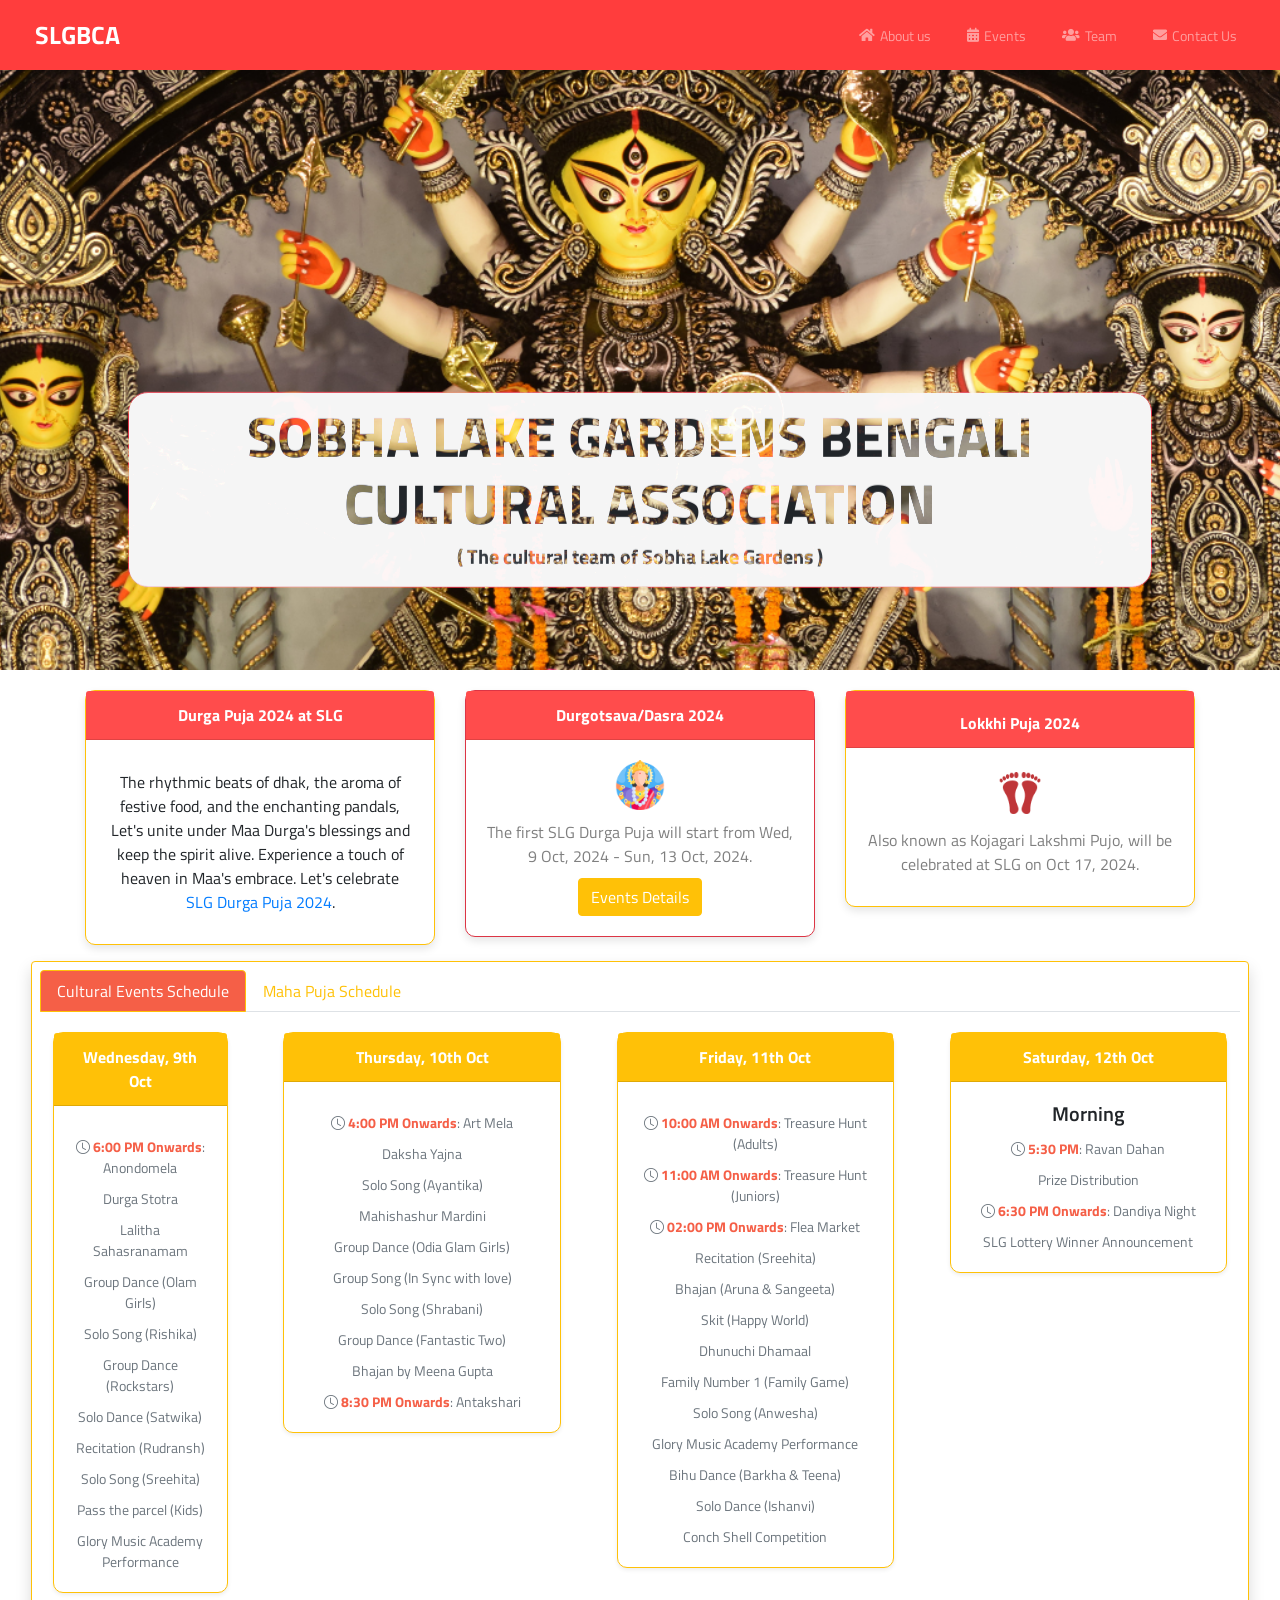
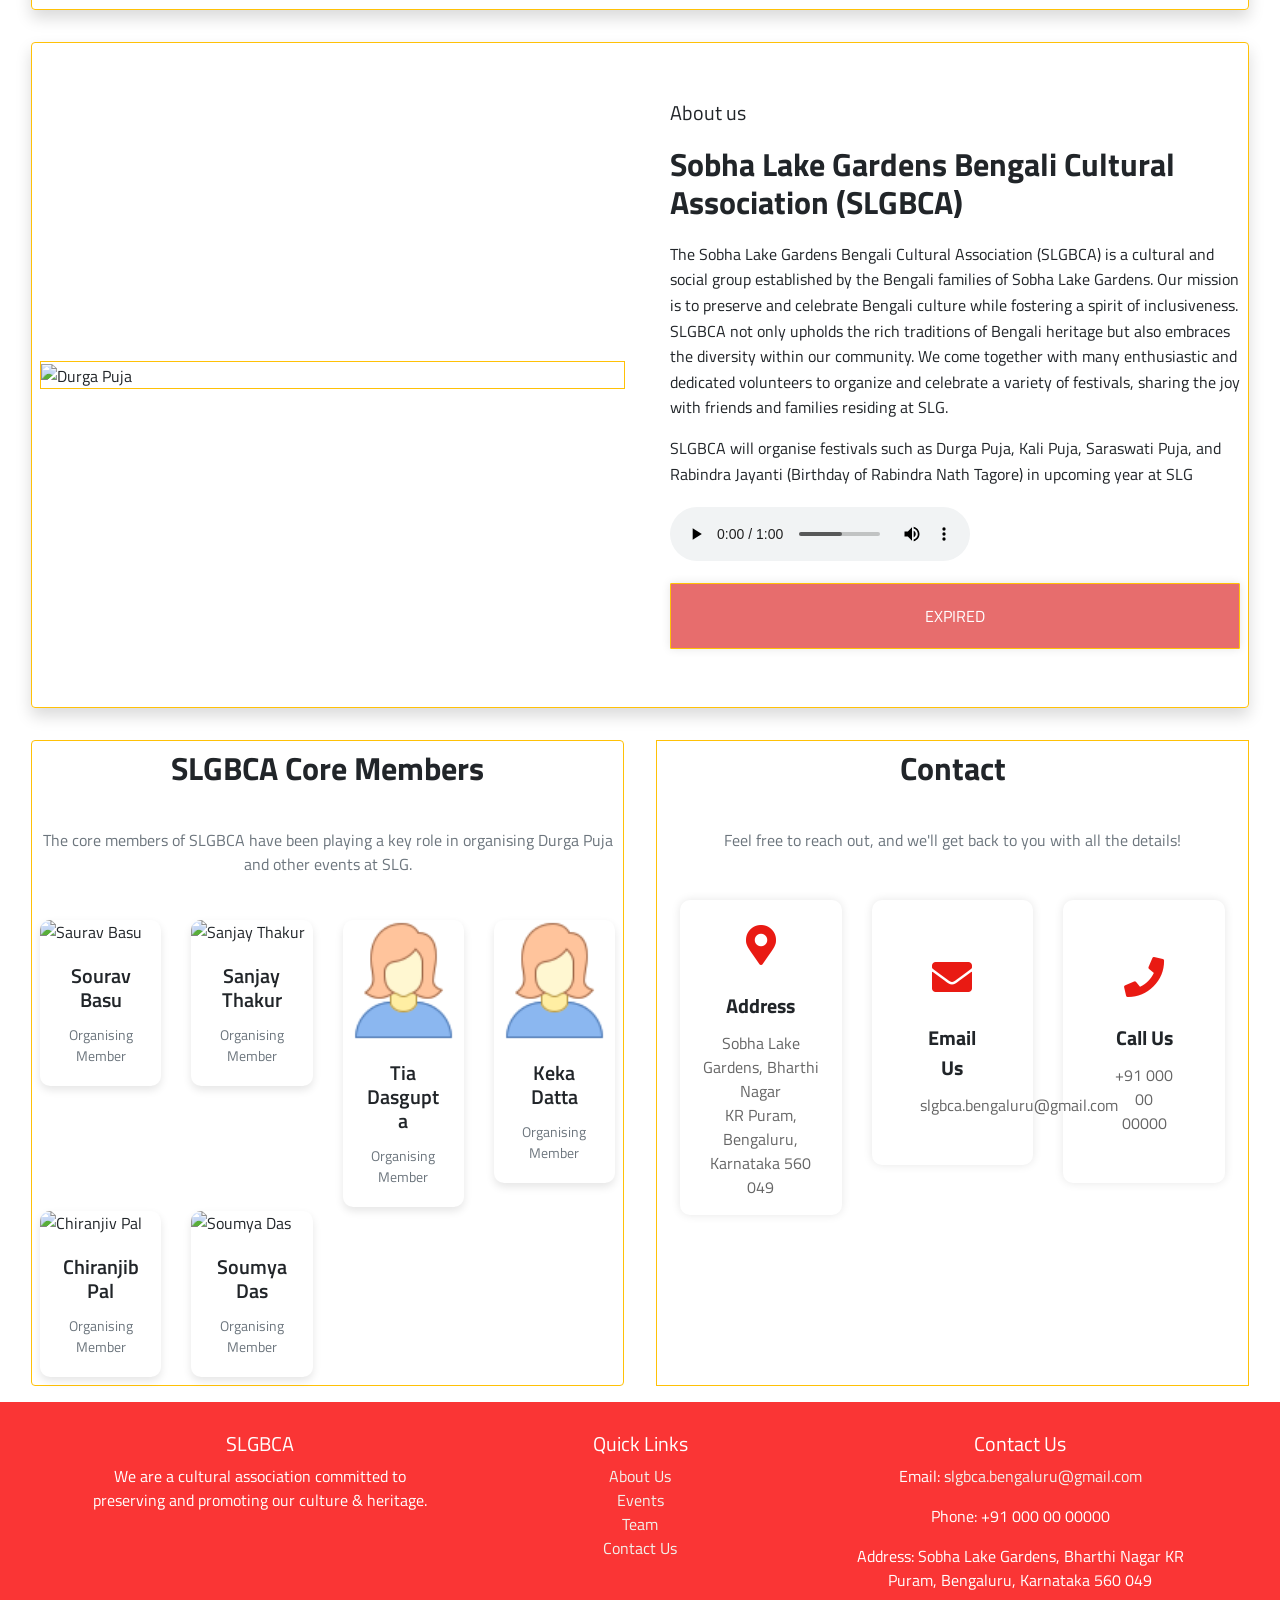
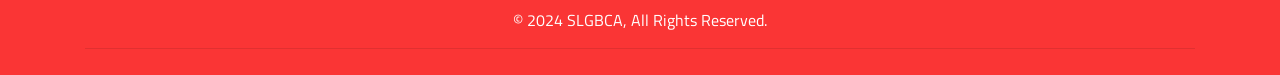
==== commit d501b1f7: "Next pooja update" ====
--- a/index.html
+++ b/index.html
@@ -88,9 +88,7 @@
             <div class="col-md-4">
                 <div class="card border border-danger animate-card">
                     <div class="card-header">
-                        <div class="spinner-grow text-warning" role="status"></div>
                         Durgotsava/Dasra 2024
-                        <div class="spinner-grow text-warning" role="status"></div>
                     </div>
                     <div class="card-body">
                         <img src="img/durga-puja.png" alt="Durga Icon">
@@ -103,7 +101,9 @@
             <div class="col-md-4">
                 <div class="card border border-warning animate-card">
                     <div class="card-header">
+			<div class="spinner-grow text-warning" role="status"></div>
                         Lokkhi Puja 2024
+			<div class="spinner-grow text-warning" role="status"></div>
                     </div>
                     <div class="card-body">
                         <img src="img/lakkhi-puja.png" alt="Lokkhi Feet"> <!-- Placeholder image, replace with the actual image URL -->
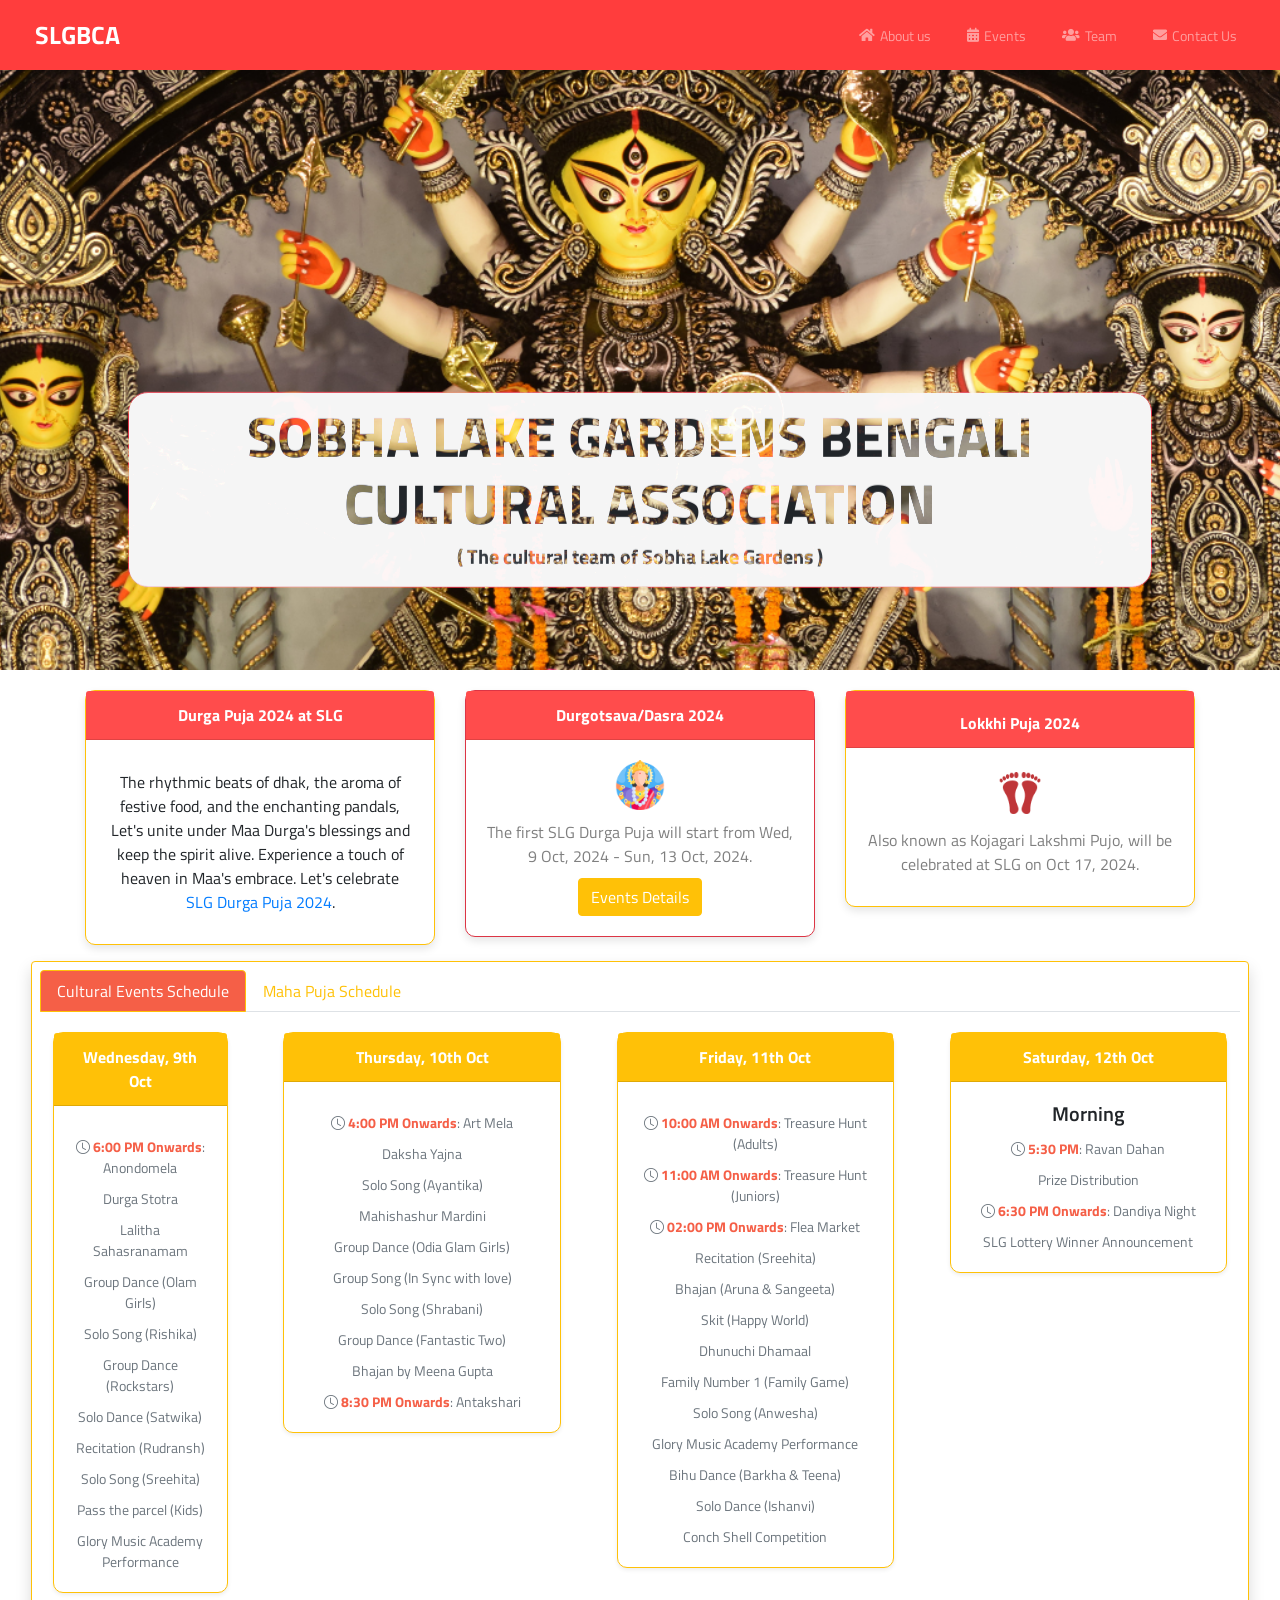
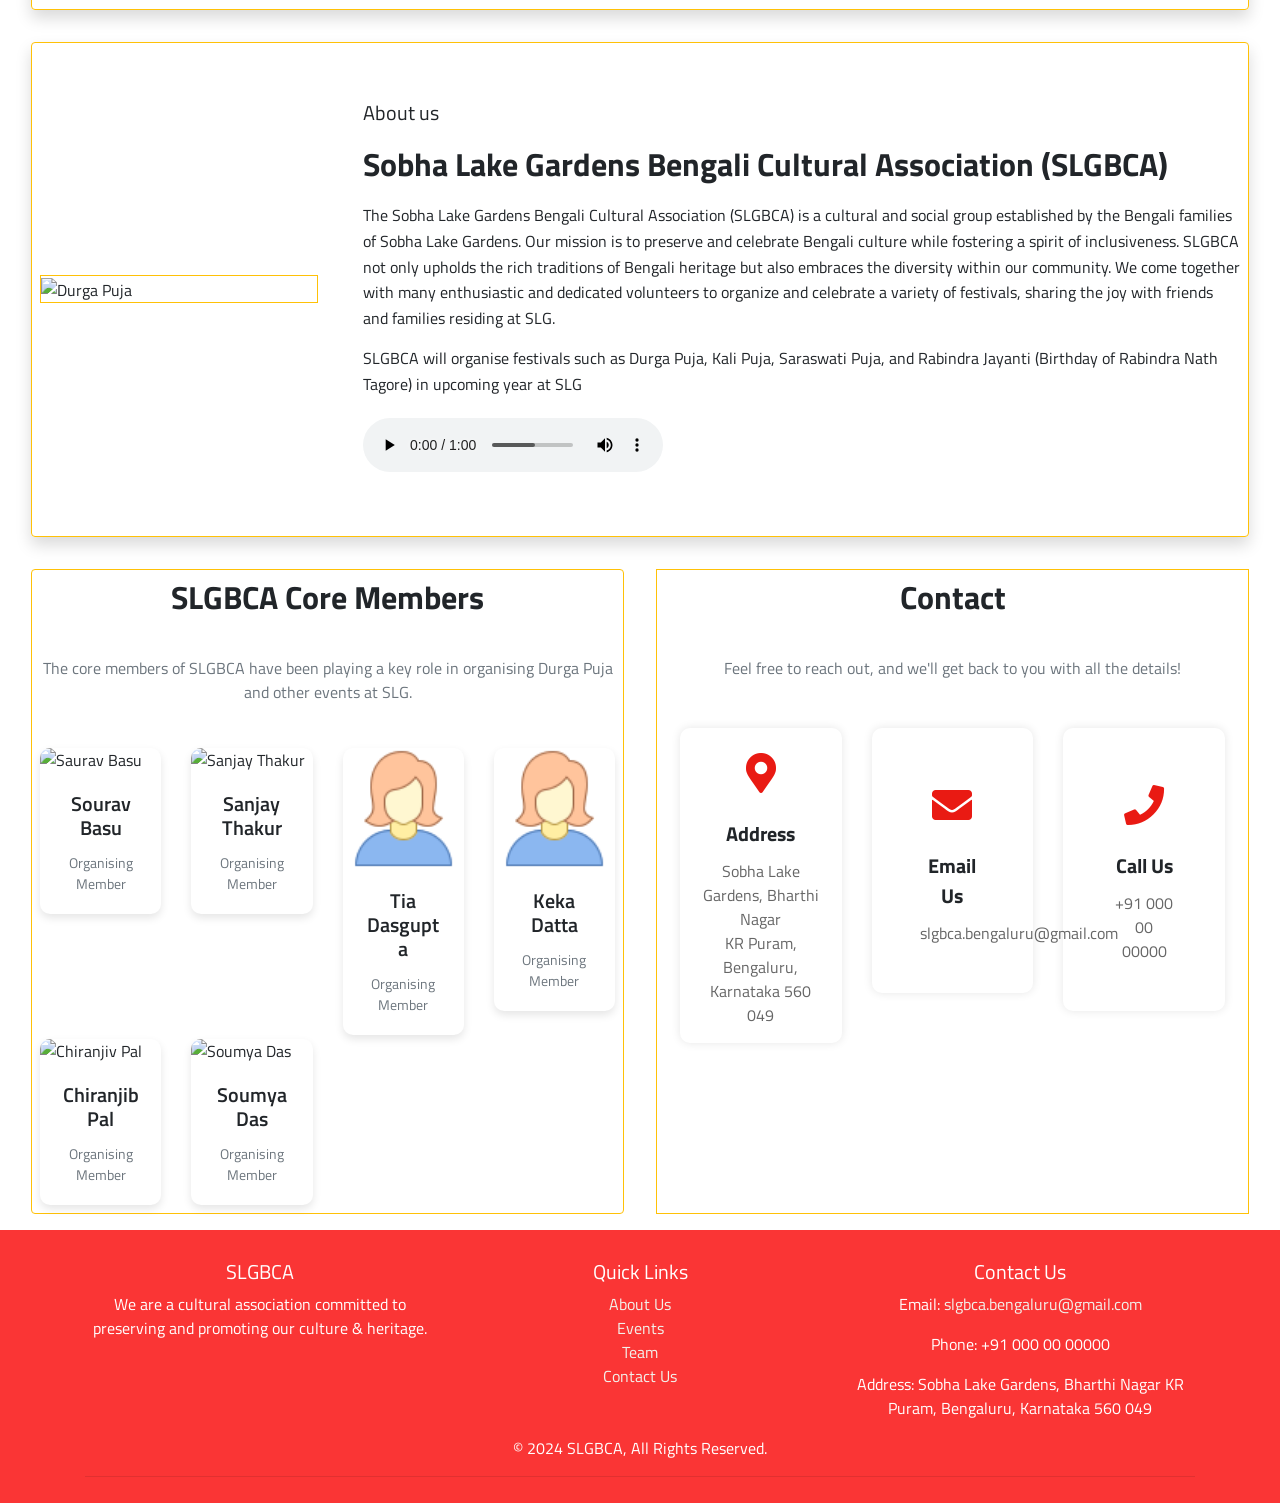
==== commit 041591db: "Updating sites" ====
--- a/index.html
+++ b/index.html
@@ -314,13 +314,13 @@
         <div id="about_us" class="col col-md m-3 p-2 shadow rounded latest_inner border border-warning">
                 <div class="row about-us-section">
                     <!-- Image and Video Overlay -->
-                    <div class="col-md-6 ">
+                    <div class="col-md-3">
                         <div class="border border-warning">
-                            <img src="https://images.unsplash.com/photo-1659694328200-c8d0d5b7c79b?q=80&w=1960&auto=format&fit=crop&ixlib=rb-4.0.3&ixid=M3wxMjA3fDB8MHxwaG90by1wYWdlfHx8fGVufDB8fHx8fA%3D%3D" alt="Durga Puja" class="img-fluid">
+                            <img src="img/IMG_1354.png" alt="Durga Puja" class="img-fluid" width="500" height="250">
                         </div>
                     </div>
                     <!-- Text Section -->
-                    <div class="col-md-6 about-us-text">
+                    <div class="col-md-9 about-us-text">
                         <h5>About us</h5>
                         <h2>Sobha Lake Gardens Bengali Cultural Association (SLGBCA)</h2>
                         <p>The Sobha Lake Gardens Bengali Cultural Association (SLGBCA) is a cultural and social group established by the Bengali families of Sobha Lake Gardens. Our mission is to preserve and celebrate Bengali culture while fostering a spirit of inclusiveness. SLGBCA not only upholds the rich traditions of Bengali heritage but also embraces the diversity within our community. We come together with many enthusiastic and dedicated volunteers to organize and celebrate a variety of festivals, sharing the joy with friends and families residing at SLG.</p>
@@ -333,7 +333,7 @@
                         </audio>
                     </div>
                     
-                    <div class="countdown mt-3 border border-warning">
+                    <!-- <div class="countdown mt-3 border border-warning">
                         <h1>Countdown to Durga Puja 2024</h1>
                         <div class="countdown-item">
                             <span id="days">00</span>
@@ -351,7 +351,7 @@
                             <span id="seconds">00</span>
                             <p>Seconds</p>
                         </div>
-                    </div>
+                    </div> -->
                     </div>
                 </div>
         </div>
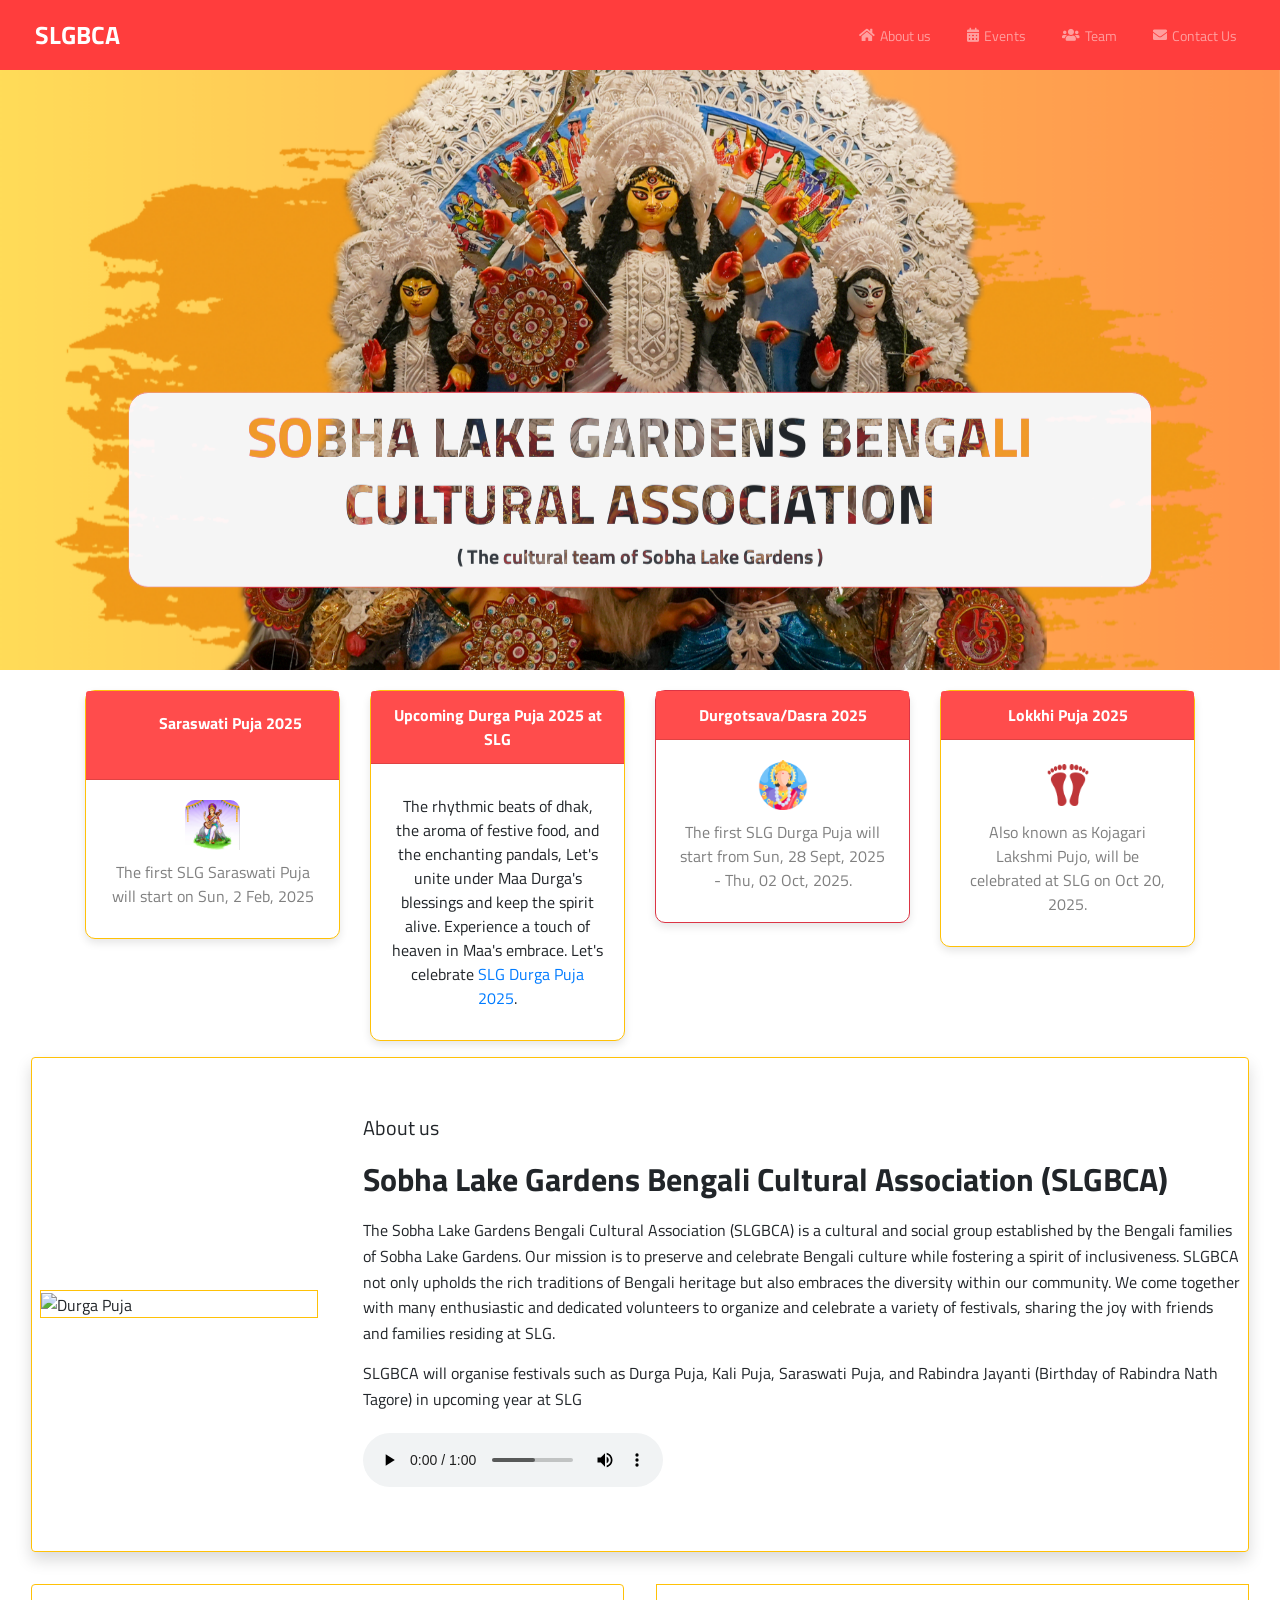
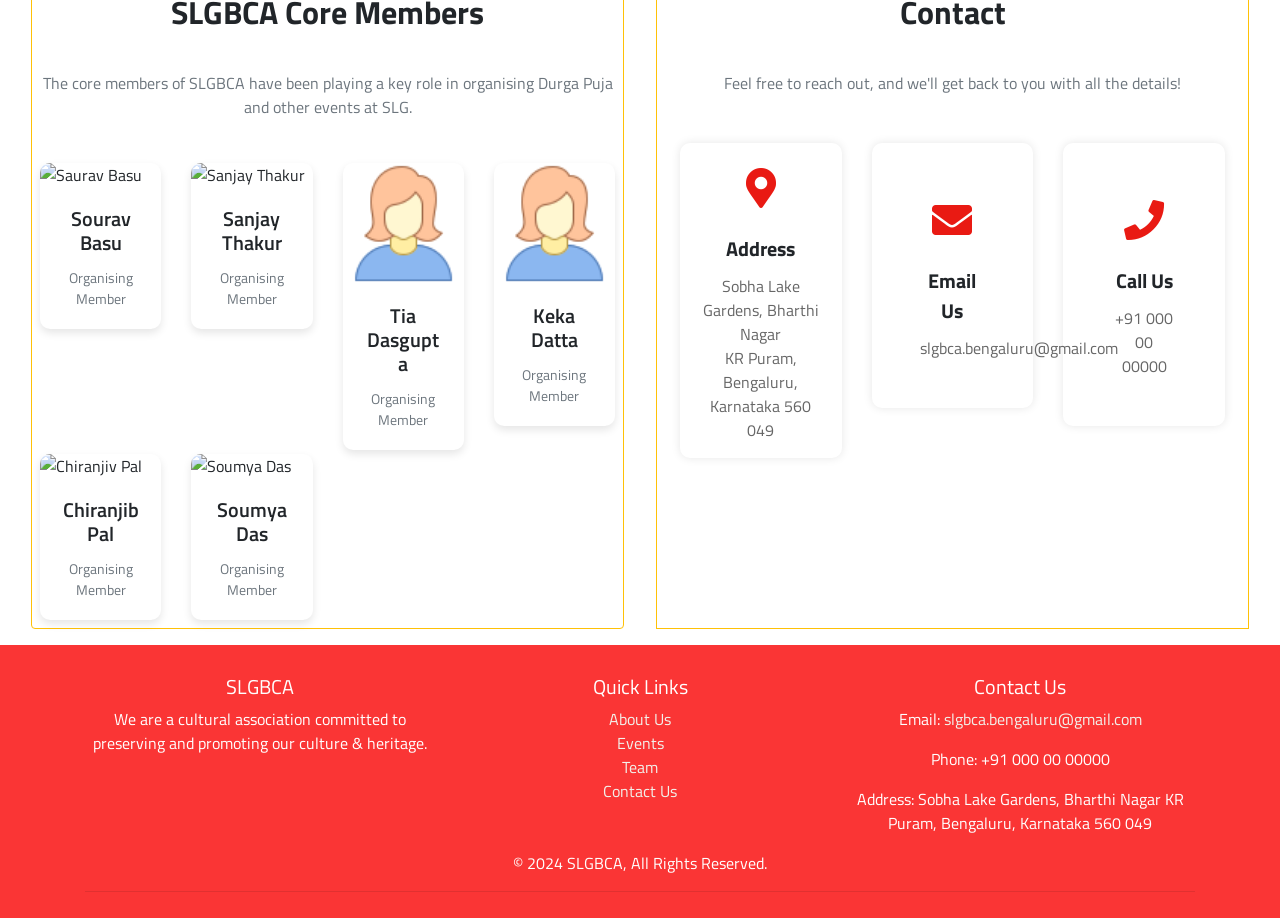
==== commit 18142af0: "Adding Saraswathi Puja" ====
--- a/index.html
+++ b/index.html
@@ -73,50 +73,68 @@
     
     <div id="events" class="container">
         <div class="row">
-            <!-- First Card -->
-            <div class="col-md-4">
+            <!-- Saraswathi Puja Card -->
+            <div class="col-md-3">
                 <div class="card border border-warning animate-card">
                     <div class="card-header">
-                        Durga Puja 2024 at SLG
+                        <div class="spinner-grow text-warning" role="status"></div>
+                        Saraswati Puja 2025
+                        <div class="spinner-grow text-warning" role="status"></div>
                     </div>
                     <div class="card-body">
-                        <p>The rhythmic beats of dhak, the aroma of festive food, and the enchanting pandals, Let's unite under Maa Durga's blessings and keep the spirit alive. Experience a touch of heaven in Maa's embrace. Let's celebrate <a href="#">SLG Durga Puja 2024</a>.</p>
+                        <img src="img/saraswathi.png" alt="Saraswati Icon">
+                        <p class="text-muted text-black-50">The first SLG Saraswati Puja will start on Sun, 2 Feb, 2025</p>
+                        <!-- <a href="#event_details" class="btn btn-warning stretched-link text-white">Events Details</a> -->
+                    </div>
+                </div>
+            </div>
+            <!-- First Card -->
+            <div class="col-md-3">
+                <div class="card border border-warning animate-card">
+                    <div class="card-header">
+                        Upcoming Durga Puja 2025 at SLG
+                    </div>
+                    <div class="card-body">
+                        <p>The rhythmic beats of dhak, the aroma of festive food, and the enchanting pandals, Let's unite under Maa Durga's blessings and keep the spirit alive. Experience a touch of heaven in Maa's embrace. Let's celebrate <a href="#">SLG Durga Puja 2025</a>.</p>
                     </div>
                 </div>
             </div>
             <!-- Second Card -->
-            <div class="col-md-4">
+            <div class="col-md-3">
                 <div class="card border border-danger animate-card">
                     <div class="card-header">
-                        Durgotsava/Dasra 2024
+                        Durgotsava/Dasra 2025
                     </div>
                     <div class="card-body">
                         <img src="img/durga-puja.png" alt="Durga Icon">
-                        <p class="text-muted text-black-50">The first SLG Durga Puja will start from Wed, 9 Oct, 2024 - Sun, 13 Oct, 2024.</p>
-                        <a href="#event_details" class="btn btn-warning stretched-link text-white">Events Details</a>
+                        <p class="text-muted text-black-50">The first SLG Durga Puja will start from Sun, 28 Sept, 2025 - Thu, 02 Oct, 2025.</p>
+                        <!-- <a href="#event_details" class="btn btn-warning stretched-link text-white">Events Details</a> -->
                     </div>
                 </div>
             </div>
             <!-- Third Card -->
-            <div class="col-md-4">
+            <div class="col-md-3">
                 <div class="card border border-warning animate-card">
-                    <div class="card-header">
-			<div class="spinner-grow text-warning" role="status"></div>
-                        Lokkhi Puja 2024
-			<div class="spinner-grow text-warning" role="status"></div>
+                <div class="card-header">
+			    <div class="text-warning" role="status"></div>
+                <!-- <div class="spinner-grow text-warning" role="status"></div> -->
+                        Lokkhi Puja 2025
+			<div class="text-warning" role="status"></div>
                     </div>
                     <div class="card-body">
                         <img src="img/lakkhi-puja.png" alt="Lokkhi Feet"> <!-- Placeholder image, replace with the actual image URL -->
-                        <p class="text-muted text-black-50">Also known as Kojagari Lakshmi Pujo, will be celebrated at SLG on Oct 17, 2024.</p>
+                        <p class="text-muted text-black-50">Also known as Kojagari Lakshmi Pujo, will be celebrated at SLG on Oct 20, 2025.</p>
                     </div>
                 </div>
             </div>
         </div>
     </div>
-  <!-- Event Details -->
+
+<!--
+  <!- - Event Details - ->
   <section class="container-fluid sec_latest">
     <div id="event_details" class="m-3 p-2 shadow rounded latest_inner border border-warning">
-        <!-- Tab Navigation -->
+        <!- - Tab Navigation - ->
         <ul class="nav nav-tabs" id="eventTab" role="tablist">
             <li class="nav-item">
                 <a class="nav-link active" id="p2-tab" data-toggle="tab" href="#p2" role="tab" aria-controls="p2" aria-selected="false">Cultural Events Schedule</a>
@@ -126,12 +144,12 @@
             </li>
         </ul>
 
-        <!-- Tab Content -->
+        <!- - Tab Content - ->
         <div class="tab-content" id="eventTabContent">
-            <!-- Puja Schedule Tab -->
+            <!- - Puja Schedule Tab - ->
             <div class="tab-pane fade show" id="p1" role="tabpanel" aria-labelledby="p1-tab">
                 <div class="row">
-                    <!-- Day 1 Card -->
+                    <!- - Day 1 Card - ->
                     <div class="container col-md-2 mb-2">
                         <div class="card border border-warning shadow-sm">
                             <div class="card-header bg-warning text-white">
@@ -149,7 +167,7 @@
                         </div>
                     </div>
 
-                    <!-- Day 2 Card -->
+                    <!- - Day 2 Card - ->
                     <div class="container col-md-3 mb-3">
                         <div class="card border border-warning shadow-sm">
                             <div class="card-header bg-warning text-white">
@@ -169,7 +187,7 @@
                             </div>
                         </div>
                     </div>
-                     <!-- Day 3 Card -->
+                     <!- - Day 3 Card - ->
                     <div class="container col-md-3 mb-3">
                         <div class="card border border-warning shadow-sm">
                             <div class="card-header bg-warning text-white">
@@ -189,7 +207,7 @@
                             </div>
                         </div>
                     </div>
-                    <!-- Day 4 Card -->
+                    <!- - Day 4 Card - ->
                     <div class="container col-md-3 mb-3">
                         <div class="card shadow-sm border border-warning">
                             <div class="card-header bg-warning text-white">
@@ -219,10 +237,10 @@
                 </div>
             </div>
             
-            <!-- Residents Cultural Activities Tab -->
+            <!- - Residents Cultural Activities Tab - ->
             <div class="tab-pane fade show active" id="p2" role="tabpanel" aria-labelledby="p2-tab">
                     <div class="row">
-                        <!-- Cultural Day 1 Card -->
+                        <!- - Cultural Day 1 Card - ->
                         <div class="container col-md-2 mb-2">
                             <div class="card border border-warning shadow-sm">
                                 <div class="card-header bg-warning text-white">
@@ -244,7 +262,7 @@
                             </div>
                         </div>
     
-                        <!-- Cultural Day 2 Card -->
+                        <!- - Cultural Day 2 Card - ->
                         <div class="container col-md-3 mb-3">
                             <div class="card border border-warning shadow-sm">
                                 <div class="card-header bg-warning text-white">
@@ -264,7 +282,7 @@
                                 </div>
                             </div>
                         </div>
-                         <!-- Day 3 Card -->
+                         <!- - Day 3 Card - ->
                         <div class="container col-md-3 mb-3">
                             <div class="card border border-warning shadow-sm">
                                 <div class="card-header bg-warning text-white">
@@ -287,7 +305,7 @@
                                 </div>
                             </div>
                         </div>
-                        <!-- Day 4 Card -->
+                        <!- - Day 4 Card - ->
                         <div class="container col-md-3 mb-3">
                             <div class="card shadow-sm border border-warning">
                                 <div class="card-header bg-warning text-white">
@@ -308,7 +326,7 @@
         </div>
     </div>
 </section>
-
+-->
     <!-- About Us -->
     <section class="container-fluid sec_latest d-flex justify-content-start flex-wrap">
         <div id="about_us" class="col col-md m-3 p-2 shadow rounded latest_inner border border-warning">
--- a/css/style.css
+++ b/css/style.css
@@ -425,7 +425,7 @@
 }
 
 .back_side_img2{
-    background-image: url('../img/durga-puja-slg.png');
+    background-image: url('../img/slg-durga-puja-2024.png');
     background-position: center;
     backface-visibility: visible;
     background-repeat: no-repeat;
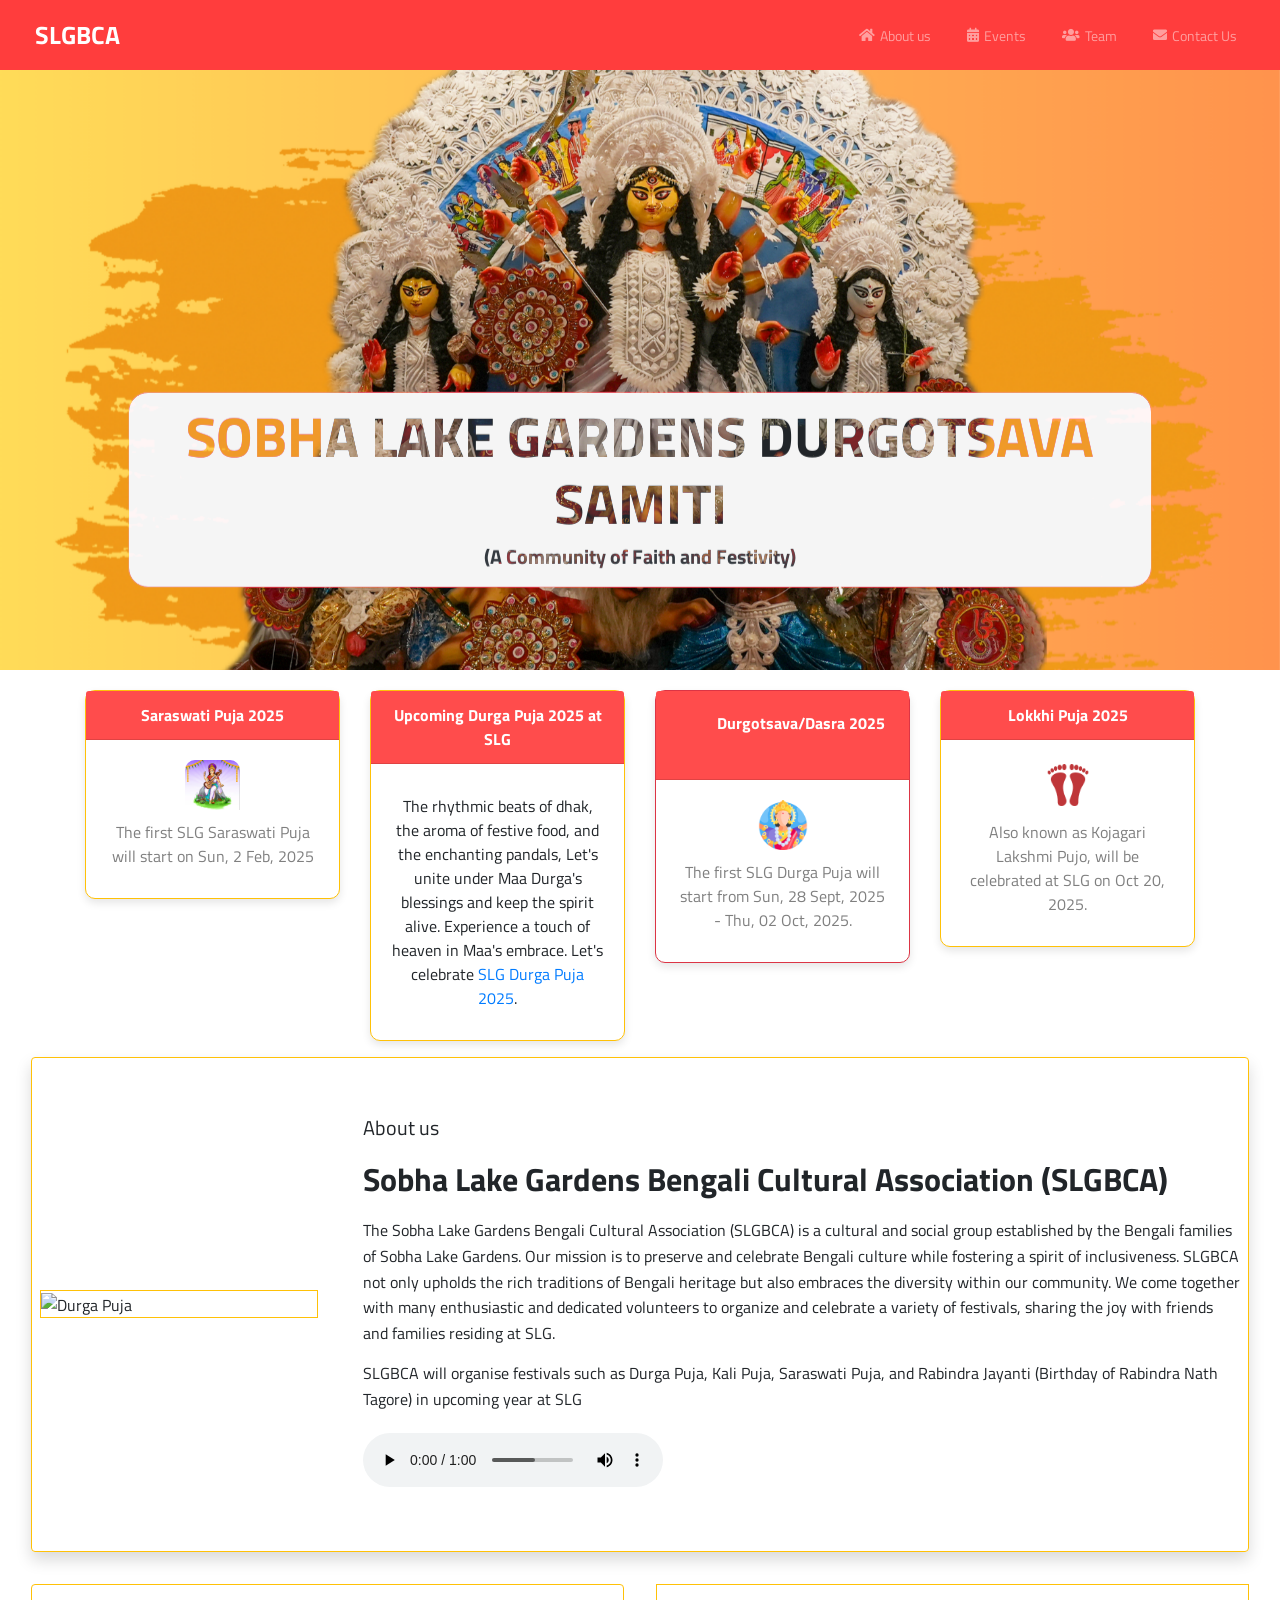
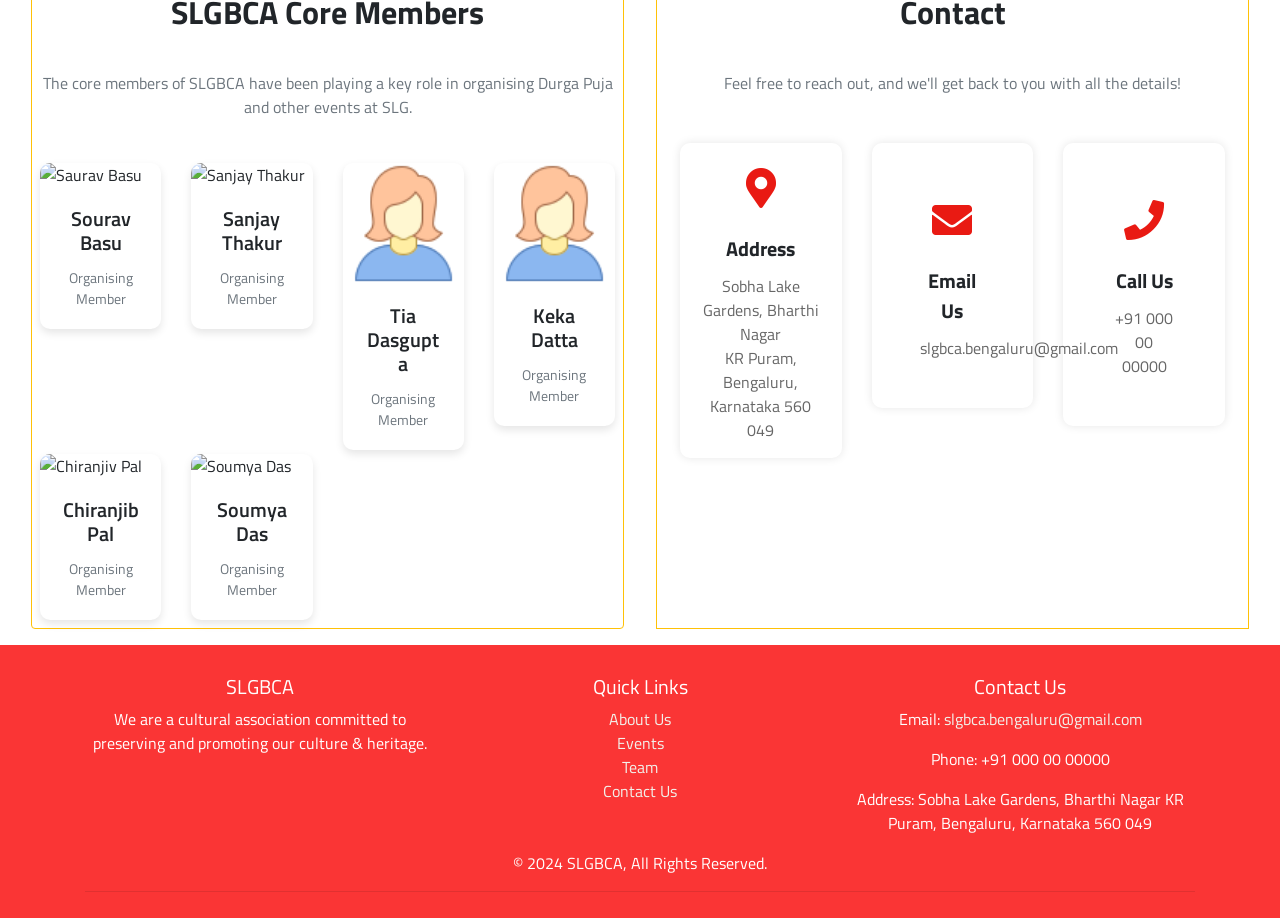
==== commit d78c3047: "Next event is Durga Puja" ====
--- a/index.html
+++ b/index.html
@@ -63,8 +63,8 @@
                 <div class="carousel-item active">
                     <div class="back_side_img back_side_img2"></div>
                     <div class="carousel_content border border-danger">
-                        <h5 class="display-4 font-weight-bold text-uppercase">Sobha Lake Gardens Bengali Cultural Association</h5>
-                        <h5 class="text-dark font-weight-bold">( The cultural team of Sobha Lake Gardens )</h5>
+                        <h5 class="display-4 font-weight-bold text-uppercase">Sobha Lake Gardens Durgotsava Samiti</h5>
+                        <h5 class="text-dark font-weight-bold">(A Community of Faith and Festivity)</h5>
                     </div>
                 </div>
             </div>
@@ -77,9 +77,9 @@
             <div class="col-md-3">
                 <div class="card border border-warning animate-card">
                     <div class="card-header">
-                        <div class="spinner-grow text-warning" role="status"></div>
+                        <!-- <div class="spinner-grow text-warning" role="status"></div> -->
                         Saraswati Puja 2025
-                        <div class="spinner-grow text-warning" role="status"></div>
+                        <!-- <div class="spinner-grow text-warning" role="status"></div> -->
                     </div>
                     <div class="card-body">
                         <img src="img/saraswathi.png" alt="Saraswati Icon">
@@ -103,7 +103,9 @@
             <div class="col-md-3">
                 <div class="card border border-danger animate-card">
                     <div class="card-header">
+                        <div class="spinner-grow text-warning" role="status"></div>
                         Durgotsava/Dasra 2025
+                        <div class="spinner-grow text-warning" role="status"></div>
                     </div>
                     <div class="card-body">
                         <img src="img/durga-puja.png" alt="Durga Icon">
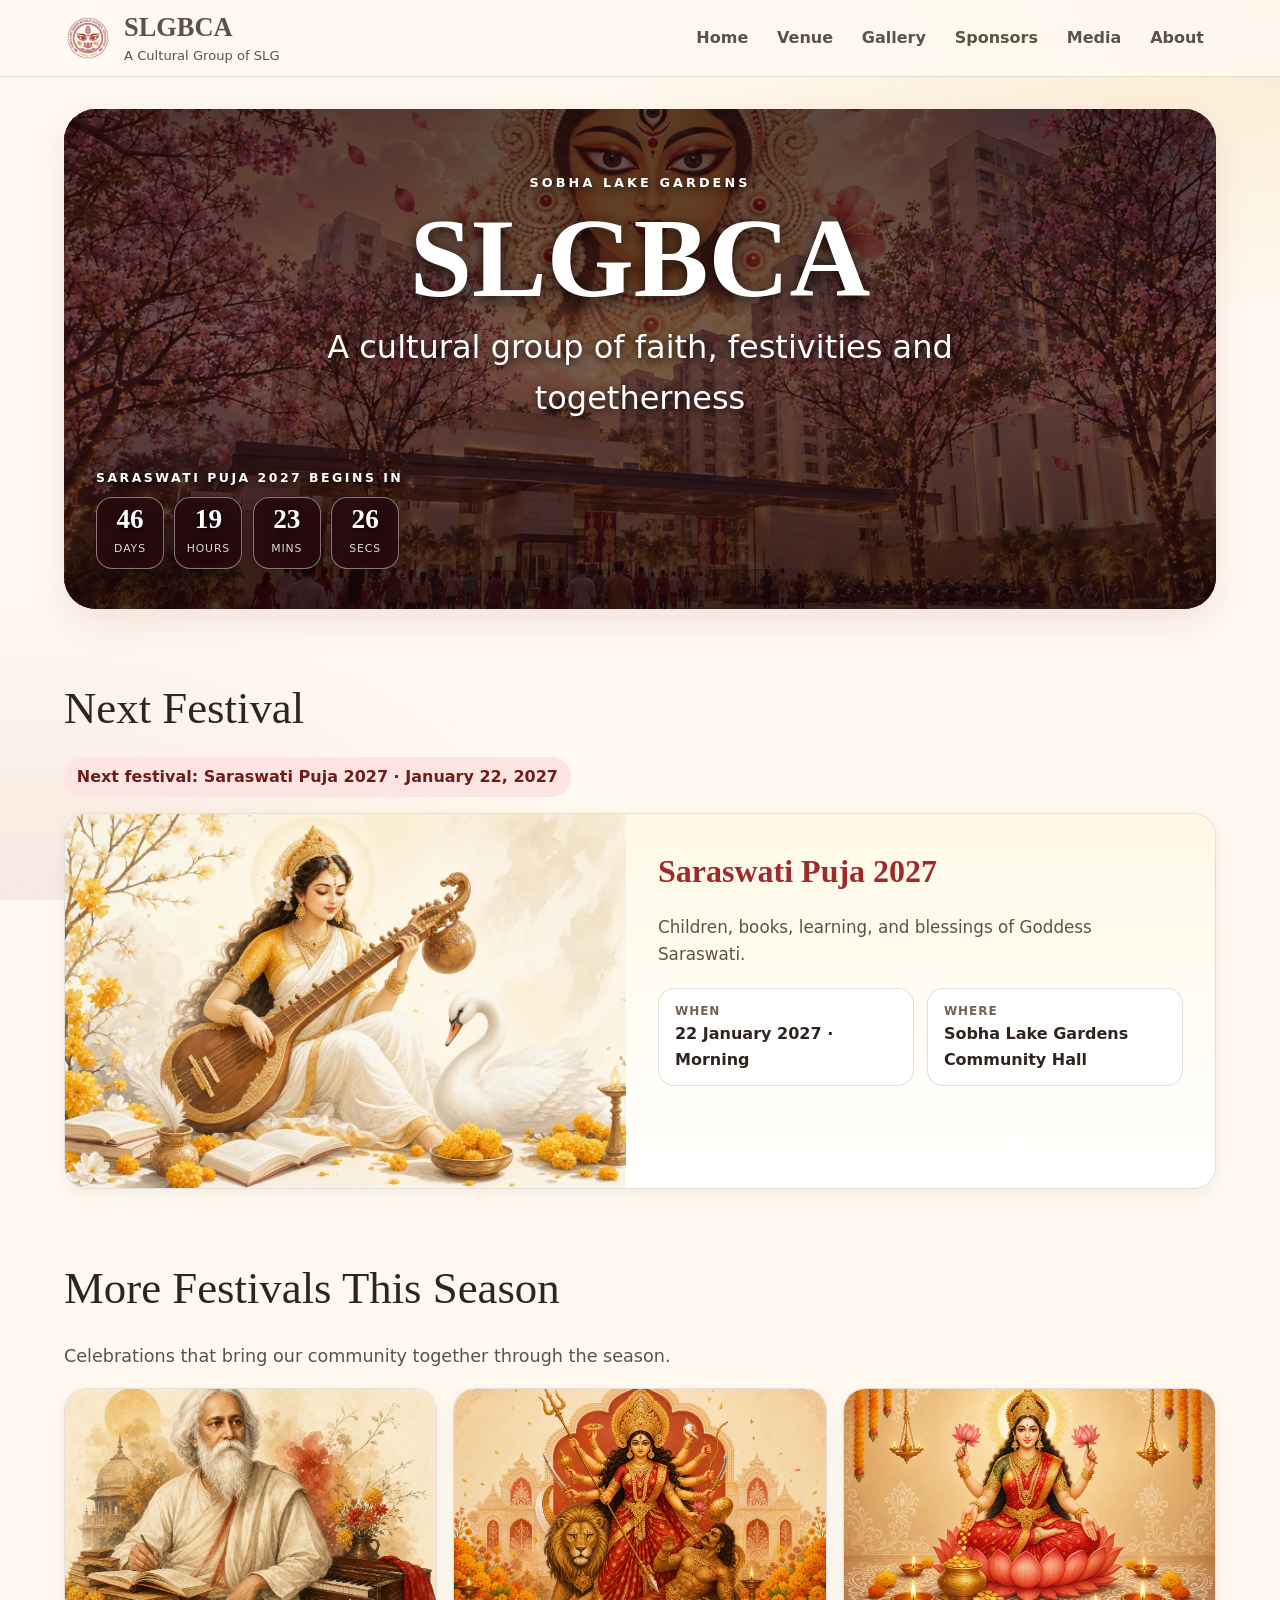
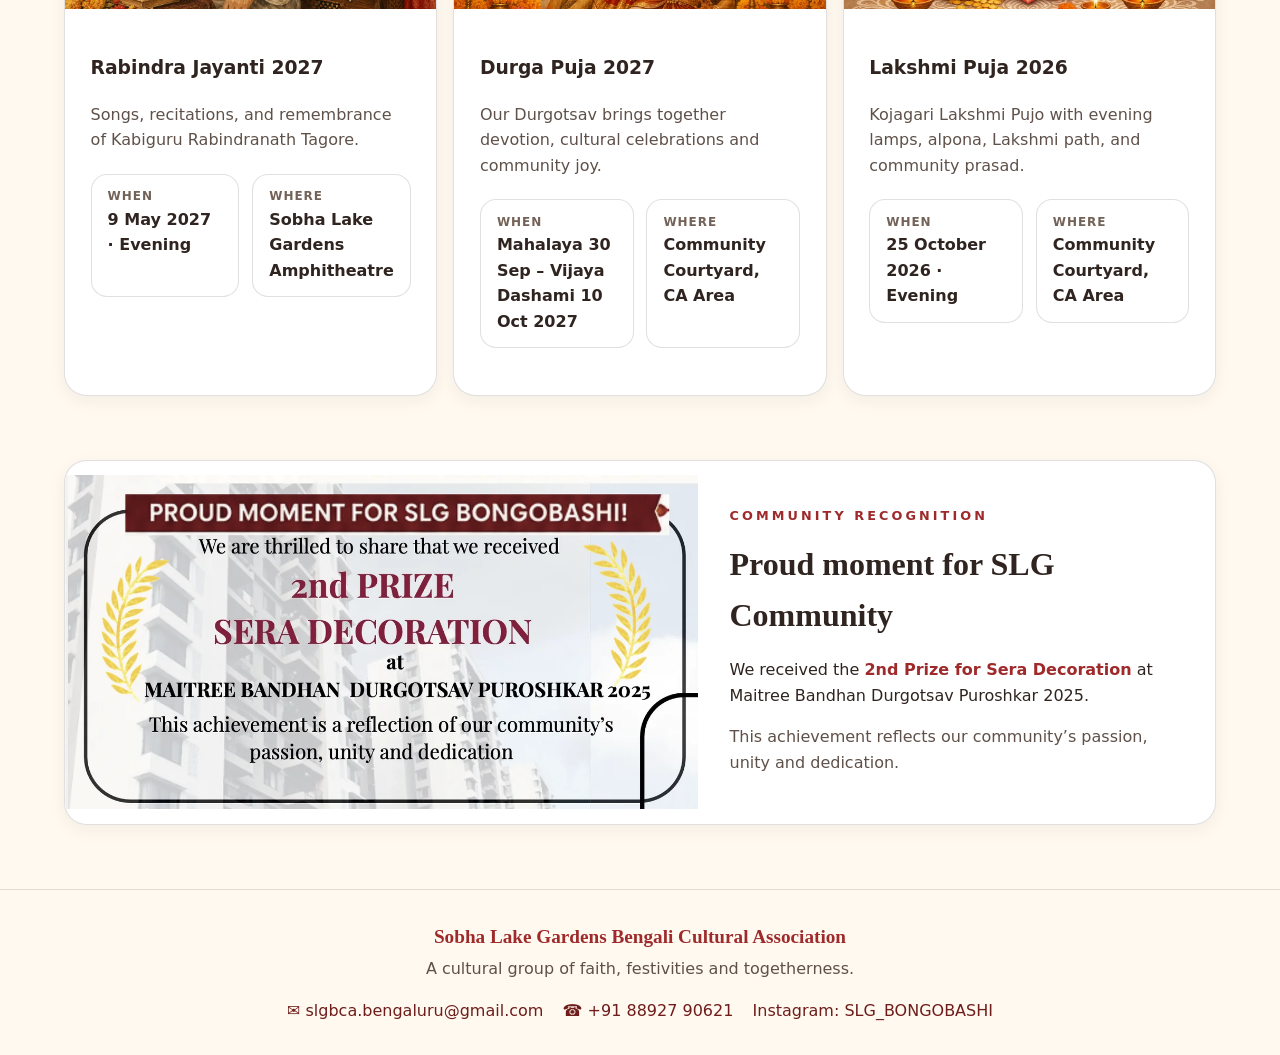
==== commit 9ff8b876: "Durga Puja 2026" ====
--- a/index.html
+++ b/index.html
@@ -1,572 +1,27 @@
-<!DOCTYPE html>
+<!doctype html>
 <html lang="en">
-
-    <meta charset="UTF-8">
-    <meta name="viewport" content="width=device-width, initial-scale=1.0">
-    <meta http-equiv Manager="X-UA-Compatible" content="ie=edge">
-    <!--Bootstrap 4.3.1-->
-    <link rel="stylesheet" href="https://stackpath.bootstrapcdn.com/bootstrap/4.3.1/css/bootstrap.min.css"
-        integrity="sha384-ggOyR0iXCbMQv3Xipma34MD+dH/1fQ784/j6cY/iJTQUOhcWr7x9JvoRxT2MZw1T" crossorigin="anonymous">
-    <!--Custom Css Understand (_)-->
-    <link rel="stylesheet" href="css/style.css">
-    <!--Google Fonts-->
-    <link href="https://fonts.googleapis.com/css?family=Titillium+Web&display=swap" rel="stylesheet">
-    <!--Font Awesome 5.11.2-->
-    <link rel="stylesheet" href="https://cdnjs.cloudflare.com/ajax/libs/font-awesome/5.11.2/css/all.css">
-    <!--AOS Js Library Css source: http://michalsnik.github.io/aos/ -->
-    <link href="https://unpkg.com/aos@2.3.1/dist/aos.css" rel="stylesheet">
-    <!--OWL Carousel Library Css -->
-    <link rel="stylesheet" href="css/owl.carousel.min.css">
-    <link rel="stylesheet" href="css/owl.theme.default.min.css">
-    <link href='https://unpkg.com/boxicons@2.1.4/css/boxicons.min.css' rel='stylesheet'>
-    <link rel="icon" href="img/slgbca-logo.png" sizes="32x32" type="image/png">
-    <link href="https://cdn.jsdelivr.net/npm/bootstrap-icons/font/bootstrap-icons.css" rel="stylesheet">
-
+<head>
+  <meta charset="utf-8">
+  <meta name="viewport" content="width=device-width,initial-scale=1">
+  <meta name="theme-color" content="#9e2a2b"><meta http-equiv="Content-Security-Policy" content="default-src 'self'; base-uri 'none'; object-src 'none'; frame-ancestors 'none'; script-src 'self'; connect-src 'none'; img-src 'self' data:; style-src 'self' 'unsafe-inline'; font-src 'self'; form-action 'self'">
+  <meta name="description" content="SLGBCA cultural celebrations and community sponsors.">
+  <title>Home · SLGBCA</title>
+  <link rel="icon" href="assets/img/favicon-32x32.png">
+  <link rel="stylesheet" href="assets/css/site.css">
 </head>
 <body>
-    <!--For Preloader-->
-    <div class="preloader">
-        <div class="loader">
-        </div>
-        </div> 
-    <!--Preloader End-->
-        <nav class="navbar navbar-expand-lg navbar-dark">
-            <div class="container-fluid pos-f-t">
-                <a class="navbar-brand logo" href="#">
-                    <!-- <img src="img/slgbca-logo.png" alt="SLG Logo">--><span class="logo-text">SLGBCA</span>
-                </a>
-                <button class="navbar-toggler" type="button" data-toggle="collapse" data-target="#navbarNav" aria-controls="navbarNav" aria-expanded="false" aria-label="Toggle navigation">
-                    <span class="navbar-toggler-icon"></span>
-                </button>
-                <div class="collapse navbar-collapse justify-content-end" id="navbarNav">
-                    <ul class="navbar-nav">
-                        <li class="nav-item">
-                            <a class="nav-link " href="#about_us"><i class="fas fa-home"></i>About us</a>
-                        </li>
-                        <li class="nav-item">
-                            <a class="nav-link" href="#events"><i class="fas fa-calendar-alt"></i>Events</a>
-                        </li>
-                        <li class="nav-item">
-                            <a class="nav-link" href="#team_members"><i class="fas fa-users"></i>Team</a>
-                        </li>
-                        <li class="nav-item">
-                            <a class="nav-link" href="#contacts"><i class="fas fa-envelope"></i>Contact Us</a>
-                        </li>
-                    </ul>
-                </div>
-            </div>
-        </nav>
-    <header>
-        <!--Carousel html-->
-        <div id="mainpage" class="carousel slide" data-ride="carousel">
-            <div class="carousel-inner">
-                <div class="carousel-item active">
-                    <div class="back_side_img back_side_img2"></div>
-                    <div class="carousel_content border border-danger">
-                        <h5 class="display-4 font-weight-bold text-uppercase">Sobha Lake Gardens Durgotsava Samiti</h5>
-                        <h5 class="text-dark font-weight-bold">(A Community of Faith and Festivity)</h5>
-                    </div>
-                </div>
-            </div>
-        </div>
-    </header>
-    
-    <div id="events" class="container">
-        <div class="row">
-            <!-- Saraswathi Puja Card -->
-            <div class="col-md-3">
-                <div class="card border border-warning animate-card">
-                    <div class="card-header">
-                        <!-- <div class="spinner-grow text-warning" role="status"></div> -->
-                        Saraswati Puja 2025
-                        <!-- <div class="spinner-grow text-warning" role="status"></div> -->
-                    </div>
-                    <div class="card-body">
-                        <img src="img/saraswathi.png" alt="Saraswati Icon">
-                        <p class="text-muted text-black-50">The first SLG Saraswati Puja will start on Sun, 2 Feb, 2025</p>
-                        <!-- <a href="#event_details" class="btn btn-warning stretched-link text-white">Events Details</a> -->
-                    </div>
-                </div>
-            </div>
-            <!-- First Card -->
-            <div class="col-md-3">
-                <div class="card border border-warning animate-card">
-                    <div class="card-header">
-                        Upcoming Durga Puja 2025 at SLG
-                    </div>
-                    <div class="card-body">
-                        <p>The rhythmic beats of dhak, the aroma of festive food, and the enchanting pandals, Let's unite under Maa Durga's blessings and keep the spirit alive. Experience a touch of heaven in Maa's embrace. Let's celebrate <a href="#">SLG Durga Puja 2025</a>.</p>
-                    </div>
-                </div>
-            </div>
-            <!-- Second Card -->
-            <div class="col-md-3">
-                <div class="card border border-danger animate-card">
-                    <div class="card-header">
-                        <div class="spinner-grow text-warning" role="status"></div>
-                        Durgotsava/Dasra 2025
-                        <div class="spinner-grow text-warning" role="status"></div>
-                    </div>
-                    <div class="card-body">
-                        <img src="img/durga-puja.png" alt="Durga Icon">
-                        <p class="text-muted text-black-50">The first SLG Durga Puja will start from Sun, 28 Sept, 2025 - Thu, 02 Oct, 2025.</p>
-                        <!-- <a href="#event_details" class="btn btn-warning stretched-link text-white">Events Details</a> -->
-                    </div>
-                </div>
-            </div>
-            <!-- Third Card -->
-            <div class="col-md-3">
-                <div class="card border border-warning animate-card">
-                <div class="card-header">
-			    <div class="text-warning" role="status"></div>
-                <!-- <div class="spinner-grow text-warning" role="status"></div> -->
-                        Lokkhi Puja 2025
-			<div class="text-warning" role="status"></div>
-                    </div>
-                    <div class="card-body">
-                        <img src="img/lakkhi-puja.png" alt="Lokkhi Feet"> <!-- Placeholder image, replace with the actual image URL -->
-                        <p class="text-muted text-black-50">Also known as Kojagari Lakshmi Pujo, will be celebrated at SLG on Oct 20, 2025.</p>
-                    </div>
-                </div>
-            </div>
-        </div>
-    </div>
-
-<!--
-  <!- - Event Details - ->
-  <section class="container-fluid sec_latest">
-    <div id="event_details" class="m-3 p-2 shadow rounded latest_inner border border-warning">
-        <!- - Tab Navigation - ->
-        <ul class="nav nav-tabs" id="eventTab" role="tablist">
-            <li class="nav-item">
-                <a class="nav-link active" id="p2-tab" data-toggle="tab" href="#p2" role="tab" aria-controls="p2" aria-selected="false">Cultural Events Schedule</a>
-            </li>
-            <li class="nav-item">
-                <a class="nav-link" id="p1-tab" data-toggle="tab" href="#p1" role="tab" aria-controls="p1" aria-selected="true">Maha Puja Schedule</a>
-            </li>
-        </ul>
-
-        <!- - Tab Content - ->
-        <div class="tab-content" id="eventTabContent">
-            <!- - Puja Schedule Tab - ->
-            <div class="tab-pane fade show" id="p1" role="tabpanel" aria-labelledby="p1-tab">
-                <div class="row">
-                    <!- - Day 1 Card - ->
-                    <div class="container col-md-2 mb-2">
-                        <div class="card border border-warning shadow-sm">
-                            <div class="card-header bg-warning text-white">
-                                Wednesday, 9th Oct - Maha Sosthi
-                            </div>
-                            <div class="card-body">
-                                <h5 class="card-title">Morning</h5>
-                                <p class="card-text"><i class="bi bi-clock"></i> <span class="highlight">9:30 AM</span>: Shashti Pujo Start</p>
-                                <p class="card-text"><i class="bi bi-clock"></i> <span class="highlight">10:15 AM</span>: Pushpanjali</p>
-                                <p class="card-text"><i class="bi bi-clock"></i> <span class="highlight">10:45 AM</span>: Morning Aarati</p>
-                                <h5 class="card-title">Evening</h5>
-                                <p class="card-text"><i class="bi bi-clock"></i> <span class="highlight">6:30 PM Onwards</span>: Cultural Programme</p>
-                                <p class="card-text"><i class="bi bi-clock"></i> <span class="highlight">7:30 PM</span>: Aarati</p>
-                            </div>
-                        </div>
-                    </div>
-
-                    <!- - Day 2 Card - ->
-                    <div class="container col-md-3 mb-3">
-                        <div class="card border border-warning shadow-sm">
-                            <div class="card-header bg-warning text-white">
-                                Thursday, 10th Oct - Maha Saptami and Ashtami
-                            </div>
-                            <div class="card-body">
-                                <h5 class="card-title">Morning</h5>
-                                <p class="card-text"><i class="bi bi-clock"></i> <span class="highlight">9:30 AM</span>: Saptami Pujo starts</p>
-                                <p class="card-text"><i class="bi bi-clock"></i> <span class="highlight">10:15 AM</span>: Saptami Pushpanjali</p>
-                                <p class="card-text"><i class="bi bi-clock"></i> <span class="highlight">11:30 AM</span>: Bhog & Arati</p>
-                                <h5 class="card-title">Evening</h5>
-                                <p class="card-text"><i class="bi bi-clock"></i> <span class="highlight">6:30 PM</span>: Evening Aarati</p>
-                                <p class="card-text"><i class="bi bi-clock"></i> <span class="highlight">6:30 PM Onwards</span>: Cultural Programme</p>
-                                <p class="card-text"><i class="bi bi-clock"></i> <span class="highlight">8:00 PM</span>: Ashtami Pujo starts</p>
-                                <p class="card-text"><i class="bi bi-clock"></i> <span class="highlight">10:30 PM</span>: Ashtami Pushpanjali</p>
-                                <p class="card-text"><i class="bi bi-clock"></i> <span class="highlight">11:00 PM - 12:00 AM</span>: Aarati, Chandi Path & Bhog</p>
-                            </div>
-                        </div>
-                    </div>
-                     <!- - Day 3 Card - ->
-                    <div class="container col-md-3 mb-3">
-                        <div class="card border border-warning shadow-sm">
-                            <div class="card-header bg-warning text-white">
-                                Friday, 11th Oct - Maha Ashtami - Nabami
-                            </div>
-                            <div class="card-body">
-                                <h5 class="card-title">Morning</h5>
-                                <p class="card-text"><i class="bi bi-clock"></i> <span class="highlight">6:49 AM</span>: Sandhi Pujo starts</p>
-                                <p class="card-text"><i class="bi bi-clock"></i> <span class="highlight">6:55 AM - 7:25 AM</span>: Pushpanjali & Bhog</p>
-                                <p class="card-text"><i class="bi bi-clock"></i> <span class="highlight">11:30 AM</span>: Nabami Pushpanjali</p>
-                                <p class="card-text"><i class="bi bi-clock"></i> <span class="highlight">11:45 AM</span>: Morning Aarati</p>
-                                <p class="card-text"><i class="bi bi-clock"></i> <span class="highlight">12:20 PM - 1:30 PM</span>: Bhog, Chandi Path & Hom</p>
-                                <p class="card-text"><i class="bi bi-clock"></i> <span class="highlight">12:00 PM - 2:30 PM</span>: Ashtami Prasad Distribution</p>
-                                <h5 class="card-title">Evening</h5>
-                                <p class="card-text"><i class="bi bi-clock"></i> <span class="highlight">6:30 PM</span>: Evening Aarati</p>
-                                <p class="card-text"><i class="bi bi-clock"></i> <span class="highlight">6:30 PM Onwards</span>: Cultural Programme</p>
-                            </div>
-                        </div>
-                    </div>
-                    <!- - Day 4 Card - ->
-                    <div class="container col-md-3 mb-3">
-                        <div class="card shadow-sm border border-warning">
-                            <div class="card-header bg-warning text-white">
-                                Saturday, 12th Oct - Dashami / Sidur Khela
-                            </div>
-                            <div class="card-body">
-                                <h5 class="card-title">Morning</h5>
-                                <p class="card-text"><i class="bi bi-clock"></i> <span class="highlight">9:30 AM</span>: Dashami Pujo starts</p>
-                                <p class="card-text"><i class="bi bi-clock"></i> <span class="highlight">10:10 AM</span>: Dashami Pushpanjali</p>
-                                <p class="card-text"><i class="bi bi-clock"></i> <span class="highlight">10:40 AM</span>: Morning Arati</p>
-                                <p class="card-text"><i class="bi bi-clock"></i> <span class="highlight">11:00 AM - 2:00 PM</span>: Sidur Khela</p>
-                                <p class="card-text"><i class="bi bi-clock"></i> <span class="highlight">12:00 - 3:00 PM</span><a href="img/bhog-durga-pujo-edited.png" target="_blank">: Nabami Bhog Distribution</a></p>
-                            </div>
-                        </div>
-                        
-                        <div class="card text-white border border-warning mt-3"> 
-                            <div class="card-header bg-warning text-white">
-                                Sunday, 13th Oct - Bisorjon
-                            </div>
-                            <div class="card-body">
-                                <h5 class="card-title">Morning</h5>
-                                <p class="card-text"><i class="bi bi-clock"></i> <span class="highlight">8:30 AM</span>: Visarjan</p>
-                            </div>
-                        </div>
-                    </div>
-
-                </div>
-            </div>
-            
-            <!- - Residents Cultural Activities Tab - ->
-            <div class="tab-pane fade show active" id="p2" role="tabpanel" aria-labelledby="p2-tab">
-                    <div class="row">
-                        <!- - Cultural Day 1 Card - ->
-                        <div class="container col-md-2 mb-2">
-                            <div class="card border border-warning shadow-sm">
-                                <div class="card-header bg-warning text-white">
-                                    Wednesday, 9th Oct
-                                </div>
-                                <div class="card-body">
-                                    <p class="card-text"><i class="bi bi-clock"></i> <span class="highlight">6:00 PM Onwards</span>: Anondomela</p>
-                                    <p class="card-text"> Durga Stotra</p>
-                                    <p class="card-text"> Lalitha Sahasranamam</p>
-                                    <p class="card-text"> Group Dance (Olam Girls)</p>
-                                    <p class="card-text"> Solo Song (Rishika)</p>
-                                    <p class="card-text"> Group Dance (Rockstars)</p>
-                                    <p class="card-text"> Solo Dance (Satwika)</p>
-                                    <p class="card-text"> Recitation (Rudransh)</p>
-                                    <p class="card-text"> Solo Song (Sreehita)</p>
-                                    <p class="card-text"> Pass the parcel (Kids)</p>
-                                    <p class="card-text"> Glory Music Academy Performance</p>
-                                </div>
-                            </div>
-                        </div>
-    
-                        <!- - Cultural Day 2 Card - ->
-                        <div class="container col-md-3 mb-3">
-                            <div class="card border border-warning shadow-sm">
-                                <div class="card-header bg-warning text-white">
-                                    Thursday, 10th Oct
-                                </div>
-                                <div class="card-body">
-                                    <p class="card-text"><i class="bi bi-clock"></i> <span class="highlight">4:00 PM Onwards</span>: Art Mela</p>
-                                    <p class="card-text"> Daksha Yajna</p>
-                                    <p class="card-text"> Solo Song (Ayantika)</p>
-                                    <p class="card-text"> Mahishashur Mardini</p>
-                                    <p class="card-text"> Group Dance (Odia Glam Girls)</p>
-                                    <p class="card-text"> Group Song (In Sync with love)</p>
-                                    <p class="card-text"> Solo Song (Shrabani)</p>
-                                    <p class="card-text"> Group Dance (Fantastic Two)</p>
-                                    <p class="card-text">Bhajan by Meena Gupta</p>
-                                    <p class="card-text"><i class="bi bi-clock"></i> <span class="highlight">8:30 PM Onwards</span>: Antakshari</p>
-                                </div>
-                            </div>
-                        </div>
-                         <!- - Day 3 Card - ->
-                        <div class="container col-md-3 mb-3">
-                            <div class="card border border-warning shadow-sm">
-                                <div class="card-header bg-warning text-white">
-                                    Friday, 11th Oct
-                                </div>
-                                <div class="card-body">
-                                    <p class="card-text"><i class="bi bi-clock"></i> <span class="highlight">10:00 AM Onwards</span>: Treasure Hunt (Adults)</p>
-                                    <p class="card-text"><i class="bi bi-clock"></i> <span class="highlight">11:00 AM Onwards</span>: Treasure Hunt (Juniors)</p>
-                                    <p class="card-text"><i class="bi bi-clock"></i> <span class="highlight">02:00 PM Onwards</span>: Flea Market</p>
-                                    <p class="card-text"> Recitation (Sreehita)</p>
-                                    <p class="card-text"> Bhajan (Aruna & Sangeeta)</p>
-                                    <p class="card-text"> Skit (Happy World)</p>
-                                    <p class="card-text"> Dhunuchi Dhamaal</p>
-                                    <p class="card-text"> Family Number 1 (Family Game)</p>
-                                    <p class="card-text"> Solo Song (Anwesha)</p>
-                                    <p class="card-text"> Glory Music Academy Performance</p>
-                                    <p class="card-text"> Bihu Dance (Barkha & Teena)</p>
-                                    <p class="card-text"> Solo Dance (Ishanvi)</p>
-                                    <p class="card-text"> Conch Shell Competition</p>
-                                </div>
-                            </div>
-                        </div>
-                        <!- - Day 4 Card - ->
-                        <div class="container col-md-3 mb-3">
-                            <div class="card shadow-sm border border-warning">
-                                <div class="card-header bg-warning text-white">
-                                    Saturday, 12th Oct
-                                </div>
-                                <div class="card-body">
-                                    <h5 class="card-title">Morning</h5>
-                                    <p class="card-text"><i class="bi bi-clock"></i> <span class="highlight">5:30 PM</span>: Ravan Dahan</p>
-                                    <p class="card-text"> Prize Distribution</p>
-                                    <p class="card-text"><i class="bi bi-clock"></i> <span class="highlight">6:30 PM Onwards</span>: Dandiya Night</p>
-                                    <p class="card-text"> SLG Lottery Winner Announcement</p>
-                                </div>
-                            </div>
-                        </div>
-                    </div>
-                </div>
-            </div>
-        </div>
-    </div>
-</section>
--->
-    <!-- About Us -->
-    <section class="container-fluid sec_latest d-flex justify-content-start flex-wrap">
-        <div id="about_us" class="col col-md m-3 p-2 shadow rounded latest_inner border border-warning">
-                <div class="row about-us-section">
-                    <!-- Image and Video Overlay -->
-                    <div class="col-md-3">
-                        <div class="border border-warning">
-                            <img src="img/IMG_1354.png" alt="Durga Puja" class="img-fluid" width="500" height="250">
-                        </div>
-                    </div>
-                    <!-- Text Section -->
-                    <div class="col-md-9 about-us-text">
-                        <h5>About us</h5>
-                        <h2>Sobha Lake Gardens Bengali Cultural Association (SLGBCA)</h2>
-                        <p>The Sobha Lake Gardens Bengali Cultural Association (SLGBCA) is a cultural and social group established by the Bengali families of Sobha Lake Gardens. Our mission is to preserve and celebrate Bengali culture while fostering a spirit of inclusiveness. SLGBCA not only upholds the rich traditions of Bengali heritage but also embraces the diversity within our community. We come together with many enthusiastic and dedicated volunteers to organize and celebrate a variety of festivals, sharing the joy with friends and families residing at SLG.</p>
-                        <p>SLGBCA will organise festivals such as Durga Puja, Kali Puja, Saraswati Puja, and Rabindra Jayanti (Birthday of Rabindra Nath Tagore) in upcoming year at SLG</p>
-                        <!-- Audio Player -->
-                    <div class="audio-player">
-                        <audio controls>
-                            <source src="audios/dhak-audio.mp3" type="audio/mpeg">
-                            Your browser does not support the audio element.
-                        </audio>
-                    </div>
-                    
-                    <!-- <div class="countdown mt-3 border border-warning">
-                        <h1>Countdown to Durga Puja 2024</h1>
-                        <div class="countdown-item">
-                            <span id="days">00</span>
-                            <p>Days</p>
-                        </div>
-                        <div class="countdown-item">
-                            <span id="hours">00</span>
-                            <p>Hours</p>
-                        </div>
-                        <div class="countdown-item">
-                            <span id="minutes">00</span>
-                            <p>Minutes</p>
-                        </div>
-                        <div class="countdown-item">
-                            <span id="seconds">00</span>
-                            <p>Seconds</p>
-                        </div>
-                    </div> -->
-                    </div>
-                </div>
-        </div>
-    </section>
-
-    <!-- Team -->
-    <section class="container-fluid sec_latest d-flex justify-content-start flex-wrap">
-        <div id="team_members" class="m-3 p-2 border border-warning rounded latest_inner">
-            <h2 class="section-title">SLGBCA Core Members</h2>
-            <p class="section-subtitle">
-                The core members of SLGBCA have been playing a key role in organising Durga Puja and other events at SLG. 
-            </p>
-            <div class="row">
-                <div class="col-md-3 mt-1">
-                    <div class="card">
-                        <img src="img/member-male.png" class="card-img-top img img-small" alt="Saurav Basu">
-                        <div class="card-body">
-                            <h5 class="card-title">Sourav Basu</h5>
-                            <p class="card-text">Organising Member</p>
-                        </div>
-                    </div>
-                </div>
-                <div class="col-md-3 mt-1">
-                    <div class="card">
-                        <img src="img/member-male.png" class="card-img-top" alt="Sanjay Thakur">
-                        <div class="card-body">
-                            <h5 class="card-title">Sanjay Thakur</h5>
-                            <p class="card-text">Organising Member</p>
-                        </div>
-                    </div>
-                </div>
-                <div class="col-md-3 mt-1">
-                    <div class="card">
-                        <img src="img/member-female.png" class="card-img-top" alt="Tia Dasgupta">
-                        <div class="card-body">
-                            <h5 class="card-title">Tia Dasgupta</h5>
-                            <p class="card-text">Organising Member</p>
-                        </div>
-                    </div>
-                </div>
-                <div class="col-md-3 mt-1">
-                    <div class="card">
-                        <img src="img/member-female.png" class="card-img-top" alt="Keka Datta">
-                        <div class="card-body">
-                            <h5 class="card-title">Keka Datta</h5>
-                            <p class="card-text">Organising Member</p>
-                        </div>
-                    </div>
-                </div>
-                <div class="col-md-3 mt-1">
-                    <div class="card">
-                        <img src="img/member-male.png" class="card-img-top" alt="Chiranjiv Pal">
-                        <div class="card-body">
-                            <h5 class="card-title">Chiranjib Pal</h5>
-                            <p class="card-text">Organising Member</p>
-                        </div>
-                    </div>
-                </div>
-                <div class="col-md-3 mt-1">
-                    <div class="card">
-                        <img src="img/member-male.png" class="card-img-top" alt="Soumya Das">
-                        <div class="card-body">
-                            <h5 class="card-title">Soumya Das</h5>
-                            <p class="card-text">Organising Member</p>
-                        </div>
-                    </div>
-                </div>
-            </div>
-        </div>
-        <div id="contacts" class="col col-md m-3 p-2  border border-warning latest_inner">
-            <h2 class="section-title">Contact</h2>
-            <p class="section-subtitle">
-                Feel free to reach out, and we'll get back to you with all the details! 
-            </p>
-            <div class="container my-5">
-                <div class="row">
-                    <div class="col-md-4">
-                        <div class="contact-card p-3">
-                            <div class="contact-icon">
-                                <i class="fas fa-map-marker-alt"></i>
-                            </div>
-                            <div class="contact-title">Address</div>
-                            <div class="contact-text text-center">
-                                Sobha Lake Gardens, Bharthi Nagar<br>
-                                KR Puram, Bengaluru, Karnataka 560 049
-                            </div>
-                        </div>
-                    </div>
-                    <div class="col-md-4">
-                        <div class="contact-card p-5">
-                            <div class="contact-icon">
-                                <i class="fas fa-envelope"></i>
-                            </div>
-                            <div class="contact-title">Email Us</div>
-                            <div class="contact-text text-center text-wrap">
-                                slgbca.bengaluru@gmail.com
-                            </div>
-                        </div>
-                    </div>
-                    <div class="col-md-4">
-                        <div class="contact-card p-5">
-                            <div class="contact-icon">
-                                <i class="fas fa-phone"></i>
-                            </div>
-                            <div class="contact-title">Call Us</div>
-                            <div class="contact-text text-center">
-                                +91 000 00 00000
-                            </div>
-                        </div>
-                    </div>
-                </div>
-            </div>
-        </div>
-    </section>
-
-    <footer class="title_bg_radial">
-        <div class="container">
-            <div class="row">
-                <div class="col-md-4">
-                    <h5>SLGBCA</h5>
-                    <p>We are a cultural association committed to preserving and promoting our culture & heritage.</p>
-                </div>
-                <div class="col-md-4">
-                    <h5>Quick Links</h5>
-                    <ul class="list-unstyled">
-                        <li><a href="#about_us">About Us</a></li>
-                        <li><a href="#events">Events</a></li>
-                        <li><a href="#team_members">Team</a></li>
-                        <li><a href="#contacts">Contact Us</a></li>
-                    </ul>
-                </div>
-                <div class="col-md-4">
-                    <h5>Contact Us</h5>
-                    <p>Email: <a href="mailto:slgbca.bengaluru@gmail.com">slgbca.bengaluru@gmail.com</a></p>
-                    <p>Phone: +91 000 00 00000</p>
-                    <p>Address: Sobha Lake Gardens, Bharthi Nagar KR Puram, Bengaluru, Karnataka 560 049</p>
-                </div>
-            </div>
-            <p>&copy; 2024 SLGBCA, All Rights Reserved.</p>
-            <hr>
-        </div>
-        <a href="#" id="back-to-top" title="Back to top"><i class="fas fa-arrow-up"></i></a>
-    </footer>
-
-
-    <!--Bootstrap Js-->
-    <script src="https://code.jquery.com/jquery-3.3.1.slim.min.js"
-        integrity="sha384-q8i/X+965DzO0rT7abK41JStQIAqVgRVzpbzo5smXKp4YfRvH+8abtTE1Pi6jizo"
-        crossorigin="anonymous"></script>
-    <script src="https://cdnjs.cloudflare.com/ajax/libs/popper.js/1.14.7/umd/popper.min.js"
-        integrity="sha384-UO2eT0CpHqdSJQ6hJty5KVphtPhzWj9WO1clHTMGa3JDZwrnQq4sF86dIHNDz0W1"
-        crossorigin="anonymous"></script>
-    <script src="https://stackpath.bootstrapcdn.com/bootstrap/4.3.1/js/bootstrap.min.js"
-        integrity="sha384-JjSmVgyd0p3pXB1rRibZUAYoIIy6OrQ6VrjIEaFf/nJGzIxFDsf4x0xIM+B07jRM"
-        crossorigin="anonymous"></script>
-    <!--Custom Js-->
-    <script src="js/script.js"></script>
-    <!-- FOr Jquery 3.3.1 Preloader-->
-    <script>
-        $(window).on('load', function () {
-            $('.preloader').addClass('completed')
-        })
-
-    </script>
-    <!-- AOS Js Library source : http://michalsnik.github.io/aos/-->
-    <script src="https://unpkg.com/aos@2.3.1/dist/aos.js"></script>
-    <!---OWL Js Library For Carousel-->
-    <script src="js/owl.carousel.min.js"></script>
-    <script>
-        // for AOS Library
-        AOS.init();
-        // for OWL Library
-        $('.owl-carousel').owlCarousel({
-            loop: true,
-            margin: 10,
-            nav: true,
-            autoplay: 1000,
-            responsive: {
-                0: {
-                    items: 1
-                },
-                300: {
-                    items: 2
-                },
-                400: {
-                    item: 3
-                },
-                600: {
-                    item: 4
-                },
-                1000: {
-                    items: 5
-                }
-            }
-        })
-    </script>
+<header class="site-header"><div class="wrap nav-row">
+  <a class="brand" href="index.html"><img src="assets/img/logo.webp" alt="SLGBCA logo"><span><strong>SLGBCA</strong><span>A Cultural Group of SLG</span></span></a>
+  <nav class="nav" aria-label="Main"><a href="index.html" aria-current="page">Home</a><a href="venue.html">Venue</a><a href="gallery.html">Gallery</a><a href="sponsors.html">Sponsors</a><a href="media.html">Media</a><a href="about.html">About</a></nav>
+  <button class="menu" type="button" data-menu-toggle aria-expanded="false">☰ Menu</button>
+</div><nav class="mobile-nav" data-mobile-nav><div class="wrap"><a href="index.html" aria-current="page">Home</a><a href="venue.html">Venue</a><a href="gallery.html">Gallery</a><a href="sponsors.html">Sponsors</a><a href="media.html">Media</a><a href="about.html">About</a></div></nav></header>
+<main class="wrap">
+<section class="hero"><img src="assets/img/durga-puja-community-background.webp" alt="Goddess Durga surrounded by festive flowers"><div class="hero-content"><div><div class="eyebrow">Sobha Lake Gardens</div><h1>SLGBCA</h1><h2>A cultural group of faith, festivities and togetherness</h2></div><div class="hero-bottom"><div id="festival-countdown" aria-label="Countdown to the next puja"><p class="countdown-label" data-countdown-label>Next puja begins in</p><div class="countdown"><div class="countdown-box"><b data-cd="days">--</b><small>Days</small></div><div class="countdown-box"><b data-cd="hours">--</b><small>Hours</small></div><div class="countdown-box"><b data-cd="mins">--</b><small>Mins</small></div><div class="countdown-box"><b data-cd="secs">--</b><small>Secs</small></div></div></div></div></section>
+<section class="section" aria-labelledby="next-festival-heading"><div class="section-title" id="next-festival-heading">Next Festival</div><p id="festival-status" class="festival-status" role="status" aria-live="polite"></p><article class="card event-card" data-festival-card data-festival-name="Saraswati Puja 2027" data-start="2027-01-22T08:00:00+05:30" data-end="2027-01-22T16:00:00+05:30"><img src="assets/img/saraswati-puja.webp" alt="Maa Saraswati"><div class="event-body"><h3>Saraswati Puja 2027</h3><p class="muted">Children, books, learning, and blessings of Goddess Saraswati.</p><div class="facts"><div class="fact"><b>When</b><span>22 January 2027 · Morning</span></div><div class="fact"><b>Where</b><span>Sobha Lake Gardens Community Hall</span></div></div></div></article></section>
+<section class="section" aria-labelledby="festivals-heading"><div class="section-title" id="festivals-heading">More Festivals This Season</div><p class="section-lead">Celebrations that bring our community together through the season.</p><div class="grid grid-3"><article class="card festival-card" data-festival-card data-festival-name="Rabindra Jayanti 2027" data-start="2027-05-09T17:00:00+05:30" data-end="2027-05-09T21:00:00+05:30"><img class="festival-card-image" src="assets/img/library/img/rabindra-jayanti.webp" alt="Rabindranath Tagore"><div class="info-card"><h3>Rabindra Jayanti 2027</h3><p class="muted">Songs, recitations, and remembrance of Kabiguru Rabindranath Tagore.</p><div class="facts"><div class="fact"><b>When</b><span>9 May 2027 · Evening</span></div><div class="fact"><b>Where</b><span>Sobha Lake Gardens Amphitheatre</span></div></div></div></article><article class="card festival-card" data-festival-card data-festival-name="Durga Puja 2027" data-start="2027-09-30T00:00:00+05:30" data-end="2027-10-10T23:00:00+05:30"><img class="festival-card-image" src="assets/img/durga-puja.webp" alt="Maa Durga"><div class="info-card"><h3>Durga Puja 2027</h3><p class="muted">Our Durgotsav brings together devotion, cultural celebrations and community joy.</p><div class="facts"><div class="fact"><b>When</b><span>Mahalaya 30 Sep – Vijaya Dashami 10 Oct 2027</span></div><div class="fact"><b>Where</b><span>Community Courtyard, CA Area</span></div></div></div></article><article class="card festival-card" data-festival-card data-festival-name="Lakshmi Puja 2026" data-start="2026-10-25T17:00:00+05:30" data-end="2026-10-25T23:00:00+05:30"><img class="festival-card-image" src="assets/img/lakshmi-puja.webp" alt="Maa Lakshmi"><div class="info-card"><h3>Lakshmi Puja 2026</h3><p class="muted">Kojagari Lakshmi Pujo with evening lamps, alpona, Lakshmi path, and community prasad.</p><div class="facts"><div class="fact"><b>When</b><span>25 October 2026 · Evening</span></div><div class="fact"><b>Where</b><span>Community Courtyard, CA Area</span></div></div></div></article></div></section>
+<section class="section" aria-labelledby="recognition-heading"><div class="recognition card"><div><img src="assets/img/slgbca-sera-decoration-award-2025.webp" alt="SLG Community receiving the 2nd Prize for Sera Decoration"></div><div class="recognition-copy"><p class="eyebrow" style="color:var(--red)">Community recognition</p><h2 id="recognition-heading">Proud moment for SLG Community</h2><p>We received the <strong style="color:var(--red)">2nd Prize for Sera Decoration</strong> at Maitree Bandhan Durgotsav Puroshkar 2025.</p><p class="muted">This achievement reflects our community’s passion, unity and dedication.</p></div></div></section>
+</main>
+<footer class="site-footer"><div class="wrap"><strong>Sobha Lake Gardens Bengali Cultural Association</strong><p>A cultural group of faith, festivities and togetherness.</p><div class="footer-links"><a href="mailto:slgbca.bengaluru@gmail.com">✉ slgbca.bengaluru@gmail.com</a><a href="tel:+918892790621">☎ +91 88927 90621</a><a href="https://www.instagram.com/slg_bongobashi" target="_blank" rel="noopener noreferrer">Instagram: SLG_BONGOBASHI</a></div></div></footer>
+<script src="assets/js/site.js"></script>
 </body>
 </html>
--- a/assets/css/site.css
+++ b/assets/css/site.css
@@ -0,0 +1,27 @@
+
+:root{--ivory:#fff9f0;--cream:#fff1c7;--red:#9e2a2b;--red-dark:#6f1d1b;--red-soft:#fbe4e1;--gold:#e6a21a;--charcoal:#2f241f;--muted:#5f5149;--line:rgba(47,36,31,.14);--shadow:0 12px 34px rgba(111,29,27,.10)}
+*{box-sizing:border-box}html{scroll-behavior:smooth;scroll-padding-top:5.5rem}body{margin:0;background:var(--ivory);color:var(--charcoal);font-family:system-ui,-apple-system,BlinkMacSystemFont,"Segoe UI",sans-serif;line-height:1.6}body:before{content:"";position:fixed;inset:0;pointer-events:none;z-index:-1;background:radial-gradient(ellipse 55% 35% at 100% 0,rgba(230,162,26,.16),transparent),radial-gradient(ellipse 45% 35% at 0 100%,rgba(158,42,43,.08),transparent)}a{color:var(--red-dark);text-decoration:none}a:hover{text-decoration:underline}.wrap{width:min(1152px,calc(100% - 2rem));margin:auto}.site-header{position:sticky;top:0;z-index:10;background:rgba(255,249,240,.94);backdrop-filter:blur(14px);border-bottom:1px solid var(--line)}.nav-row{min-height:76px;display:flex;align-items:center;justify-content:space-between;gap:1rem}.brand{display:flex;align-items:center;gap:.75rem;color:var(--red-dark);text-decoration:none}.brand img{width:48px;height:48px;border-radius:50%;object-fit:cover}.brand strong{display:block;font-family:Georgia,serif;font-size:1.65rem;line-height:1}.brand span{display:block;color:var(--muted);font-size:.82rem;margin-top:.25rem}.nav{display:flex;gap:.3rem;align-items:center}.nav a{padding:.55rem .75rem;border-radius:.7rem;color:var(--muted);font-weight:650}.nav a:hover,.nav a[aria-current=true]{color:var(--red-dark);background:var(--red-soft);text-decoration:none}.menu{display:none;border:1px solid var(--red);border-radius:999px;background:transparent;color:var(--red-dark);padding:.55rem .8rem;font-weight:700}.mobile-nav{display:none;border-top:1px solid var(--line);padding:.5rem 0 1rem}.mobile-nav a{display:block;padding:.65rem .5rem;font-weight:650}.hero{position:relative;overflow:hidden;margin:2rem 0 4rem;border-radius:2rem;min-height:470px;color:#fff;background:var(--red-dark);box-shadow:var(--shadow)}.hero img{position:absolute;inset:0;width:100%;height:100%;object-fit:cover;object-position:center;filter:brightness(.72) saturate(.8)}.hero:after{content:"";position:absolute;inset:0;background:linear-gradient(180deg,rgba(33,8,13,.5),rgba(28,7,11,.88))}.hero-content{position:relative;z-index:1;min-height:470px;display:flex;flex-direction:column;justify-content:space-between;padding:4rem 2rem 2.5rem;text-align:center}.eyebrow{text-transform:uppercase;letter-spacing:.24em;font-size:.8rem;font-weight:800}.hero h1{font-family:Georgia,serif;font-size:clamp(3.5rem,10vw,7rem);line-height:.95;margin:.7rem 0}.hero h2{font-weight:500;font-size:clamp(1.25rem,3vw,2rem);max-width:700px;margin:auto}.hero-bottom{display:flex;align-items:end;justify-content:space-between;gap:2rem;text-align:left}.countdown{display:flex;gap:.65rem}.countdown-box{min-width:68px;padding:.55rem .65rem;border:1px solid rgba(255,255,255,.45);border-radius:1rem;background:rgba(38,9,15,.8);text-align:center}.countdown-box b{display:block;font-family:Georgia,serif;font-size:1.7rem;line-height:1}.countdown-box small{font-size:.68rem;text-transform:uppercase;letter-spacing:.08em}.btn{display:inline-flex;align-items:center;justify-content:center;min-height:48px;padding:.75rem 1.3rem;border-radius:999px;font-weight:750;border:1px solid transparent;text-decoration:none;cursor:pointer}.btn:hover{text-decoration:none;transform:translateY(-1px)}.btn-primary{background:var(--red);color:white;box-shadow:0 5px 14px rgba(111,29,27,.22)}.btn-secondary{background:var(--cream);color:var(--red-dark);border-color:rgba(230,162,26,.6)}.section{margin-bottom:4rem}.section-title{font-family:Georgia,serif;font-size:clamp(1.9rem,4vw,2.8rem);margin:0 0 .5rem;color:var(--charcoal)}.section-lead{font-size:1.1rem;color:var(--muted);max-width:760px}.card{background:#fff;border:1px solid var(--line);border-radius:1.4rem;box-shadow:0 5px 18px rgba(47,36,31,.06);overflow:hidden}.event-card{display:grid;grid-template-columns:1fr 1.05fr}.event-card img{width:100%;height:100%;min-height:290px;object-fit:cover}.event-body{padding:2rem;background:linear-gradient(180deg,rgba(255,241,199,.45),#fff)}.event-body h3{font-family:Georgia,serif;color:var(--red);font-size:2rem;margin:0}.event-body p{color:var(--muted);font-size:1.05rem}.facts{display:grid;grid-template-columns:1fr 1fr;gap:.8rem;margin:1.3rem 0}.fact{padding:.8rem 1rem;border:1px solid var(--line);border-radius:1rem;background:#fff}.fact b{display:block;font-size:.75rem;color:#736258;text-transform:uppercase;letter-spacing:.08em}.fact span{font-weight:700}.grid{display:grid;gap:1rem}.grid-2{grid-template-columns:repeat(2,1fr)}.grid-3{grid-template-columns:repeat(3,1fr)}.grid-4{grid-template-columns:repeat(4,1fr)}.recognition{display:grid;grid-template-columns:1.1fr .9fr;align-items:center}.recognition img{display:block;width:100%;height:100%;object-fit:cover}.recognition-copy{padding:2rem}.recognition-copy h2{font-family:Georgia,serif;font-size:2rem;margin:.4rem 0}.page-head{padding:3rem 1.5rem;margin:2rem 0 3rem;text-align:center;border:1px solid rgba(158,42,43,.14);border-radius:1.5rem;background:linear-gradient(135deg,var(--red-soft),var(--ivory) 60%,var(--cream))}.page-head h1{font-family:Georgia,serif;font-size:clamp(2.2rem,6vw,4rem);margin:0;color:var(--red-dark)}.page-head p{color:var(--muted);margin:.4rem auto 0;max-width:650px}.schedule-filter{display:flex;flex-wrap:wrap;gap:.55rem;margin:1rem 0 1.5rem}.schedule-card{display:grid;grid-template-columns:minmax(13rem,18rem) 1fr;margin-bottom:1rem}.schedule-card .day-art{min-height:260px;background:var(--red-dark)}.schedule-card .day-art img{width:100%;height:100%;min-height:260px;object-fit:cover}.schedule-head{display:flex;align-items:center;gap:1rem;padding:1rem 1.2rem;background:var(--red-dark);color:var(--ivory)}.day-number{width:52px;height:52px;flex:0 0 52px;display:grid;place-content:center;border:2px solid rgba(230,162,26,.7);border-radius:50%;background:rgba(230,162,26,.18);font-size:1.4rem;font-weight:800}.schedule-head h2{font-family:Georgia,serif;font-size:1.55rem;margin:0}.schedule-head p{margin:0;color:rgba(255,249,240,.8);font-size:.9rem}.schedule-head strong{display:block;color:var(--gold);font-size:.82rem}.schedule-list{list-style:none;margin:0;padding:0;background:rgba(255,249,240,.7)}.schedule-list li{display:flex;justify-content:space-between;gap:1rem;padding:.75rem 1.2rem;border-bottom:1px solid var(--line);font-size:1.03rem}.schedule-list time{color:var(--red);font-weight:800;white-space:nowrap}.gallery-main{max-width:860px;margin:auto;position:relative}.gallery-main figure{margin:0}.gallery-main img{display:block;width:100%;aspect-ratio:4/3;object-fit:cover}.gallery-main figcaption{padding:1rem;text-align:center;background:#fff;color:var(--red);font-weight:700}.gallery-control{position:absolute;top:45%;border:0;border-radius:50%;width:42px;height:42px;background:rgba(255,255,255,.9);color:var(--red-dark);font-size:1.6rem;cursor:pointer}.gallery-control.prev{left:1rem}.gallery-control.next{right:1rem}.sponsor{display:flex;align-items:center;gap:.7rem;padding:.75rem;background:#fff;border:1px solid var(--line);border-radius:.8rem}.sponsor img{width:48px;height:48px;object-fit:contain;border:1px solid var(--line);border-radius:.5rem;padding:.2rem}.sponsor strong{font-family:Georgia,serif;line-height:1.1}.info-grid{display:grid;grid-template-columns:1fr 1fr;gap:1rem}.info-card{padding:1.6rem}.info-card h2{font-family:Georgia,serif;color:var(--red);margin-top:0}.notice{padding:1rem 1.2rem;border:1px solid rgba(230,162,26,.55);border-radius:1rem;background:var(--cream)}.site-footer{border-top:1px solid var(--line);margin-top:2rem;padding:2rem 0;text-align:center}.site-footer strong{font-family:Georgia,serif;color:var(--red);font-size:1.2rem}.site-footer p{color:var(--muted);margin:.25rem 0}.footer-links{display:flex;justify-content:center;flex-wrap:wrap;gap:1.2rem;margin-top:1rem}.muted{color:var(--muted)}.hidden{display:none!important}.sr-only{position:absolute;width:1px;height:1px;padding:0;margin:-1px;overflow:hidden;clip:rect(0,0,0,0);white-space:nowrap;border:0}@media(max-width:800px){.nav{display:none}.menu{display:block}.mobile-nav.open{display:block}.hero,.hero-content{min-height:560px}.hero-bottom{align-items:center;flex-direction:column;text-align:center}.countdown{justify-content:center}.event-card,.recognition,.info-grid{grid-template-columns:1fr}.grid-2,.grid-3,.grid-4{grid-template-columns:repeat(2,1fr)}.schedule-card{grid-template-columns:1fr}.schedule-card .day-art,.schedule-card .day-art img{min-height:280px;max-height:360px}.schedule-head{align-items:flex-start}.schedule-head .btn{margin-left:auto}.schedule-list li{font-size:.96rem}}@media(max-width:520px){.wrap{width:min(100% - 1rem,1152px)}.hero-content{padding:3rem 1rem 2rem}.hero h1{font-size:3.5rem}.countdown-box{min-width:60px}.countdown-box b{font-size:1.4rem}.facts,.grid-2,.grid-3,.grid-4{grid-template-columns:1fr}.schedule-head{gap:.65rem}.schedule-head h2{font-size:1.3rem}.schedule-list li{display:grid;gap:.2rem}.schedule-list time{white-space:normal}}
+
+.festival-card-image{display:block;width:100%;height:220px;object-fit:cover;object-position:center;}
+@media(max-width:520px){.festival-card-image{height:190px;}}
+
+.festival-status{display:inline-block;margin:.25rem 0 1rem;padding:.45rem .8rem;border-radius:999px;background:var(--red-soft);color:var(--red-dark);font-weight:750}.festival-card.is-current,.section[data-festival-card].is-current{outline:3px solid var(--gold);outline-offset:3px}.festival-card.is-current:before,.section[data-festival-card].is-current:before{content:"Now celebrating";display:inline-block;position:absolute;z-index:1;margin:.75rem;padding:.35rem .65rem;border-radius:999px;background:var(--red-dark);color:var(--ivory);font-size:.75rem;font-weight:800}.festival-card{position:relative}
+.media-list{max-width:960px;margin-left:auto;margin-right:auto;display:grid;gap:2rem}.media-card{overflow:hidden}.media-card img{display:block;width:100%;height:auto;max-height:75vh;object-fit:contain;background:#fff}.media-caption{padding:1.25rem 1.4rem}.media-caption h2{font-family:Georgia,serif;color:var(--red);font-size:1.55rem;margin:0 0 .35rem}.media-caption p{margin:.2rem 0 0}
+.partner-message{padding:2rem 2.25rem}.partner-message h2{margin-top:0}.partner-message p{font-size:1.08rem;line-height:1.7}.partner-benefits{display:grid;grid-template-columns:repeat(2,minmax(0,1fr));gap:.8rem 1.5rem;margin:1.4rem 0 0;padding:0;list-style:none}.partner-benefits li{display:flex;gap:.65rem;align-items:flex-start;font-size:1.02rem}.partner-benefits li span{color:var(--red);font-weight:800}@media(max-width:620px){.partner-message{padding:1.5rem}.partner-benefits{grid-template-columns:1fr}}
+.gallery-main{max-width:960px;margin:auto;position:relative;overflow:hidden;border:2px solid var(--line);border-radius:1.4rem;background:#fff;box-shadow:var(--shadow)}.gallery-slide{margin:0}.gallery-slide img{display:block;width:100%;aspect-ratio:4/3;object-fit:cover}.gallery-slide figcaption{padding:1rem 1.25rem;text-align:center;color:var(--red);font-weight:700;font-size:1.05rem}.gallery-control{position:absolute;top:45%;z-index:2;width:44px;height:44px;border:1px solid var(--line);border-radius:50%;background:rgba(255,255,255,.92);color:var(--red-dark);font-size:1.8rem;line-height:1;cursor:pointer}.gallery-control.prev{left:1rem}.gallery-control.next{right:1rem}.gallery-dots{display:flex;justify-content:center;gap:.5rem;padding:.7rem 1rem 1rem}.gallery-dot{width:12px;height:12px;padding:0;border:2px solid var(--red);border-radius:50%;background:transparent;cursor:pointer}.gallery-dot.active{background:var(--gold)}
+.countdown-label{margin:0 0 .55rem;text-align:left;text-transform:uppercase;letter-spacing:.2em;font-size:.78rem;font-weight:800;color:#fff;text-shadow:0 2px 7px rgba(0,0,0,.9)}.countdown-box{background:rgba(38,9,15,.9);backdrop-filter:blur(5px);border-color:rgba(255,255,255,.45);box-shadow:0 8px 20px rgba(0,0,0,.3),0 0 0 1px rgba(0,0,0,.2)}.countdown-box b{color:#fff;font-variant-numeric:tabular-nums}.countdown-box small{color:rgba(255,255,255,.85)}
+@media(max-width:800px){.countdown-label{text-align:center}}
+/* Live homepage hero treatment */
+.hero img{object-position:center;transform:translateX(5%) scale(1.1);filter:brightness(.8) saturate(.8)}
+.hero:after{background:linear-gradient(180deg,rgba(33,8,13,.65),rgba(53,16,22,.55) 52%,rgba(28,7,11,.78))}
+.hero-content{text-shadow:0 3px 10px rgba(0,0,0,.8)}
+.hero h1{text-shadow:0 4px 16px rgba(0,0,0,.85)}
+.hero h2{text-shadow:0 3px 10px rgba(0,0,0,.85)}
+@media(max-width:800px){.hero img{transform:scale(1.08)}}
+/* Match the live homepage card proportions */
+.hero,.hero-content{min-height:430px}
+@media(min-width:640px){.hero,.hero-content{min-height:500px}}
+@media(max-width:639px){.hero,.hero-content{min-height:520px}}
+/* Keep the full navigation visible as pages gain Gallery and Media links. */
+.nav-row{flex-wrap:wrap}.nav{flex-wrap:wrap;justify-content:flex-end}
+@media(max-width:800px){.nav-row{flex-wrap:nowrap}.mobile-nav .wrap{display:flex;flex-direction:column}.mobile-nav a{width:100%}}
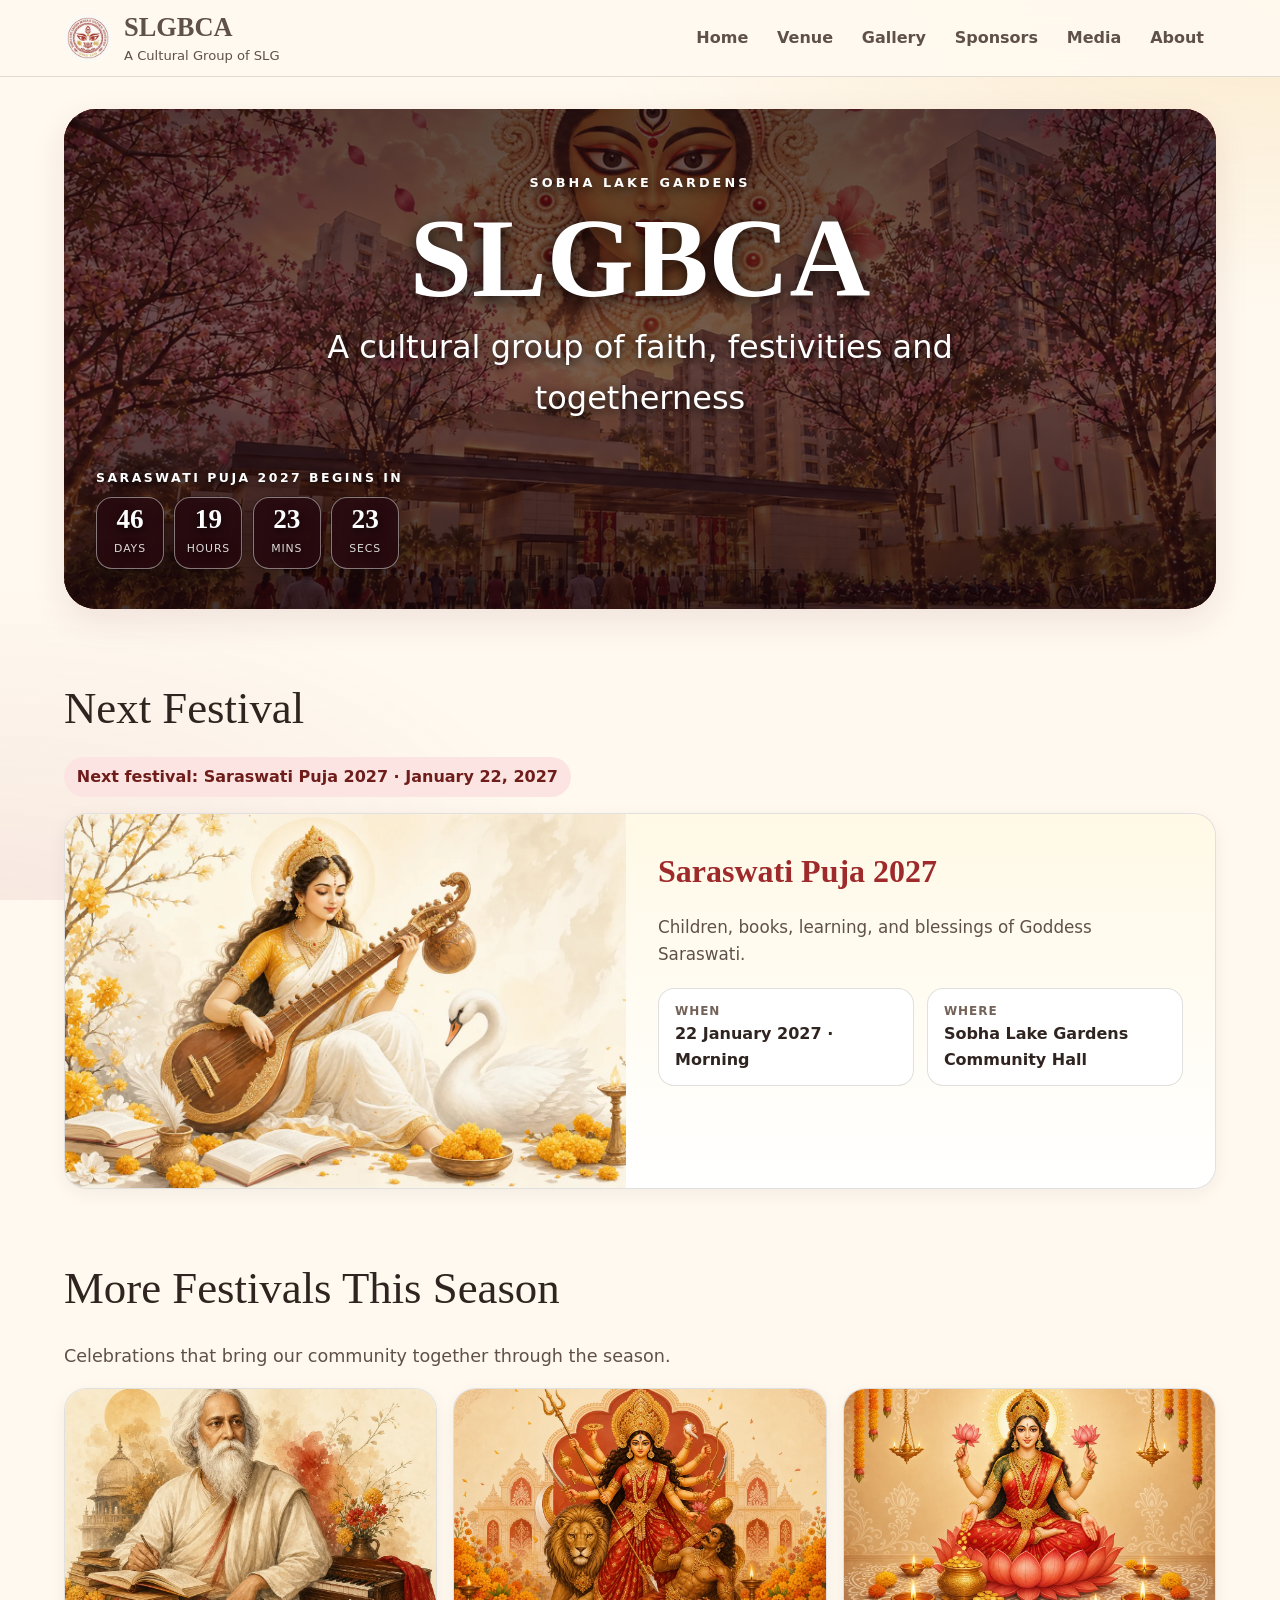
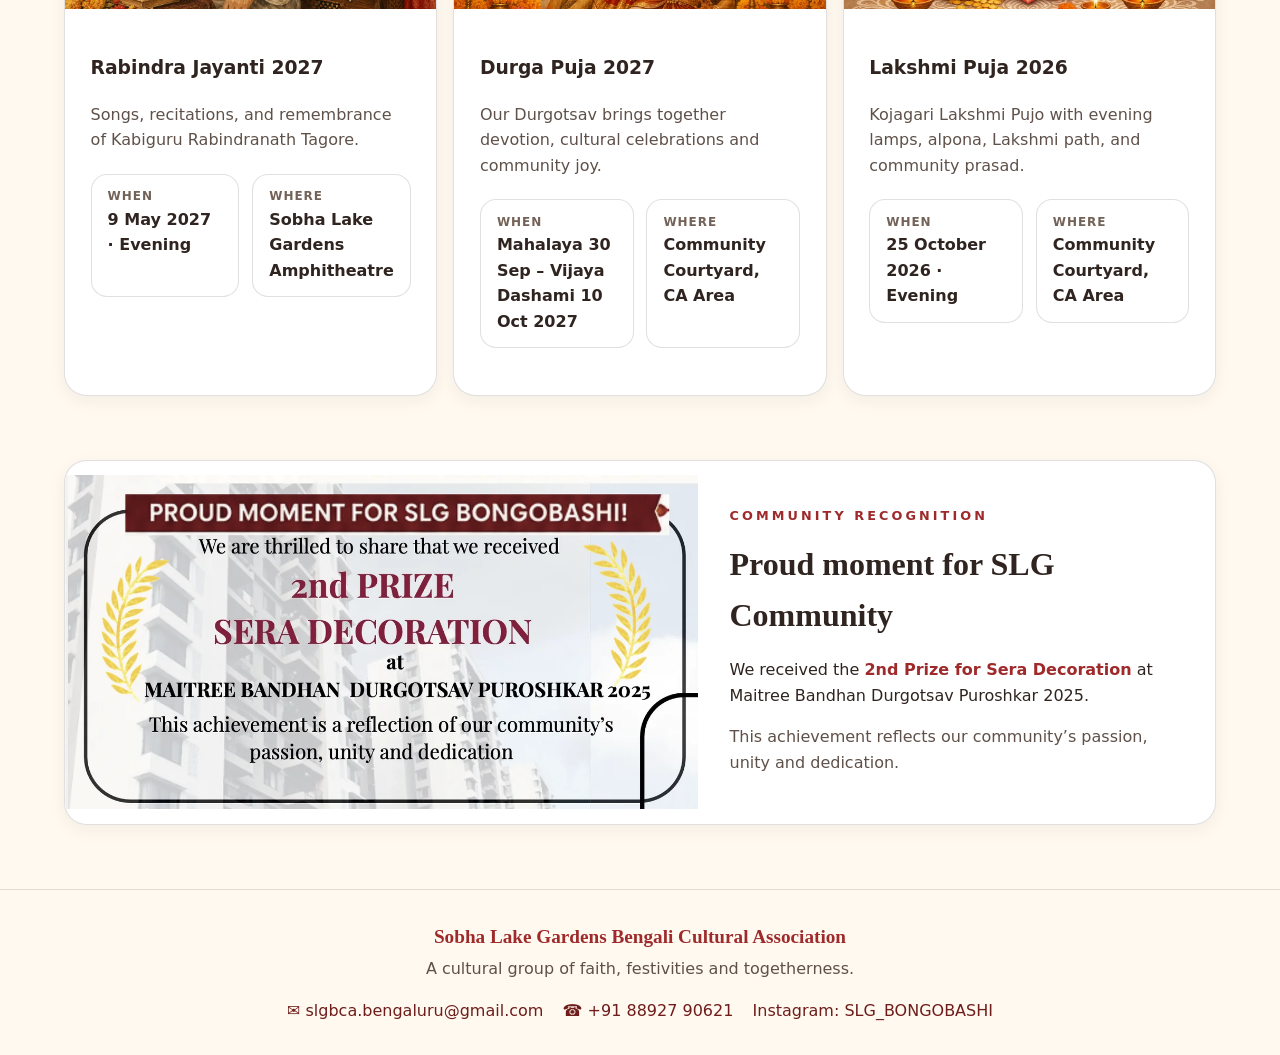
==== commit 243b81fc: "Durga Puja 2026" ====
--- a/index.html
+++ b/index.html
@@ -18,7 +18,7 @@
 <main class="wrap">
 <section class="hero"><img src="assets/img/durga-puja-community-background.webp" alt="Goddess Durga surrounded by festive flowers"><div class="hero-content"><div><div class="eyebrow">Sobha Lake Gardens</div><h1>SLGBCA</h1><h2>A cultural group of faith, festivities and togetherness</h2></div><div class="hero-bottom"><div id="festival-countdown" aria-label="Countdown to the next puja"><p class="countdown-label" data-countdown-label>Next puja begins in</p><div class="countdown"><div class="countdown-box"><b data-cd="days">--</b><small>Days</small></div><div class="countdown-box"><b data-cd="hours">--</b><small>Hours</small></div><div class="countdown-box"><b data-cd="mins">--</b><small>Mins</small></div><div class="countdown-box"><b data-cd="secs">--</b><small>Secs</small></div></div></div></div></section>
 <section class="section" aria-labelledby="next-festival-heading"><div class="section-title" id="next-festival-heading">Next Festival</div><p id="festival-status" class="festival-status" role="status" aria-live="polite"></p><article class="card event-card" data-festival-card data-festival-name="Saraswati Puja 2027" data-start="2027-01-22T08:00:00+05:30" data-end="2027-01-22T16:00:00+05:30"><img src="assets/img/saraswati-puja.webp" alt="Maa Saraswati"><div class="event-body"><h3>Saraswati Puja 2027</h3><p class="muted">Children, books, learning, and blessings of Goddess Saraswati.</p><div class="facts"><div class="fact"><b>When</b><span>22 January 2027 · Morning</span></div><div class="fact"><b>Where</b><span>Sobha Lake Gardens Community Hall</span></div></div></div></article></section>
-<section class="section" aria-labelledby="festivals-heading"><div class="section-title" id="festivals-heading">More Festivals This Season</div><p class="section-lead">Celebrations that bring our community together through the season.</p><div class="grid grid-3"><article class="card festival-card" data-festival-card data-festival-name="Rabindra Jayanti 2027" data-start="2027-05-09T17:00:00+05:30" data-end="2027-05-09T21:00:00+05:30"><img class="festival-card-image" src="assets/img/library/img/rabindra-jayanti.webp" alt="Rabindranath Tagore"><div class="info-card"><h3>Rabindra Jayanti 2027</h3><p class="muted">Songs, recitations, and remembrance of Kabiguru Rabindranath Tagore.</p><div class="facts"><div class="fact"><b>When</b><span>9 May 2027 · Evening</span></div><div class="fact"><b>Where</b><span>Sobha Lake Gardens Amphitheatre</span></div></div></div></article><article class="card festival-card" data-festival-card data-festival-name="Durga Puja 2027" data-start="2027-09-30T00:00:00+05:30" data-end="2027-10-10T23:00:00+05:30"><img class="festival-card-image" src="assets/img/durga-puja.webp" alt="Maa Durga"><div class="info-card"><h3>Durga Puja 2027</h3><p class="muted">Our Durgotsav brings together devotion, cultural celebrations and community joy.</p><div class="facts"><div class="fact"><b>When</b><span>Mahalaya 30 Sep – Vijaya Dashami 10 Oct 2027</span></div><div class="fact"><b>Where</b><span>Community Courtyard, CA Area</span></div></div></div></article><article class="card festival-card" data-festival-card data-festival-name="Lakshmi Puja 2026" data-start="2026-10-25T17:00:00+05:30" data-end="2026-10-25T23:00:00+05:30"><img class="festival-card-image" src="assets/img/lakshmi-puja.webp" alt="Maa Lakshmi"><div class="info-card"><h3>Lakshmi Puja 2026</h3><p class="muted">Kojagari Lakshmi Pujo with evening lamps, alpona, Lakshmi path, and community prasad.</p><div class="facts"><div class="fact"><b>When</b><span>25 October 2026 · Evening</span></div><div class="fact"><b>Where</b><span>Community Courtyard, CA Area</span></div></div></div></article></div></section>
+<section class="section" aria-labelledby="festivals-heading"><div class="section-title" id="festivals-heading">More Festivals This Season</div><p class="section-lead">Celebrations that bring our community together through the season.</p><div class="grid grid-3"><article class="card festival-card" data-festival-card data-festival-name="Rabindra Jayanti 2027" data-start="2027-05-09T17:00:00+05:30" data-end="2027-05-09T21:00:00+05:30"><img class="festival-card-image" src="assets/img/library/img/rabindra-jayanti.webp" alt="Rabindranath Tagore"><div class="info-card"><h3>Rabindra Jayanti 2027</h3><p class="muted">Songs, recitations, and remembrance of Kabiguru Rabindranath Tagore.</p><div class="facts"><div class="fact"><b>When</b><span>9 May 2027 · Evening</span></div><div class="fact"><b>Where</b><span>Sobha Lake Gardens Amphitheatre</span></div></div></div></article><article class="card festival-card" data-festival-card data-festival-name="Durga Puja 2027" data-start="2027-09-30T00:00:00+05:30" data-end="2027-10-10T23:00:00+05:30"><img class="festival-card-image" src="assets/img/durga-puja.webp" alt="Maa Durga"><div class="info-card"><h3>Durga Puja 2027</h3><p class="muted">Our Durgotsav brings together devotion, cultural celebrations and community joy.</p><div class="facts"><div class="fact"><b>When</b><span>Mahalaya 30 Sep – Vijaya Dashami 10 Oct 2027</span></div><div class="fact"><b>Where</b><span>Community Courtyard, CA Area</span></div></div></div></article><article class="card festival-card" data-festival-card data-festival-name="Lakshmi Puja 2027" data-start="2027-10-25T14:00:00+05:30" data-end="2027-10-14T23:00:00+05:30"><img class="festival-card-image" src="assets/img/lakshmi-puja.webp" alt="Maa Lakshmi"><div class="info-card"><h3>Lakshmi Puja 2026</h3><p class="muted">Kojagari Lakshmi Pujo with evening lamps, alpona, Lakshmi path, and community prasad.</p><div class="facts"><div class="fact"><b>When</b><span>25 October 2026 · Evening</span></div><div class="fact"><b>Where</b><span>Community Courtyard, CA Area</span></div></div></div></article></div></section>
 <section class="section" aria-labelledby="recognition-heading"><div class="recognition card"><div><img src="assets/img/slgbca-sera-decoration-award-2025.webp" alt="SLG Community receiving the 2nd Prize for Sera Decoration"></div><div class="recognition-copy"><p class="eyebrow" style="color:var(--red)">Community recognition</p><h2 id="recognition-heading">Proud moment for SLG Community</h2><p>We received the <strong style="color:var(--red)">2nd Prize for Sera Decoration</strong> at Maitree Bandhan Durgotsav Puroshkar 2025.</p><p class="muted">This achievement reflects our community’s passion, unity and dedication.</p></div></div></section>
 </main>
 <footer class="site-footer"><div class="wrap"><strong>Sobha Lake Gardens Bengali Cultural Association</strong><p>A cultural group of faith, festivities and togetherness.</p><div class="footer-links"><a href="mailto:slgbca.bengaluru@gmail.com">✉ slgbca.bengaluru@gmail.com</a><a href="tel:+918892790621">☎ +91 88927 90621</a><a href="https://www.instagram.com/slg_bongobashi" target="_blank" rel="noopener noreferrer">Instagram: SLG_BONGOBASHI</a></div></div></footer>
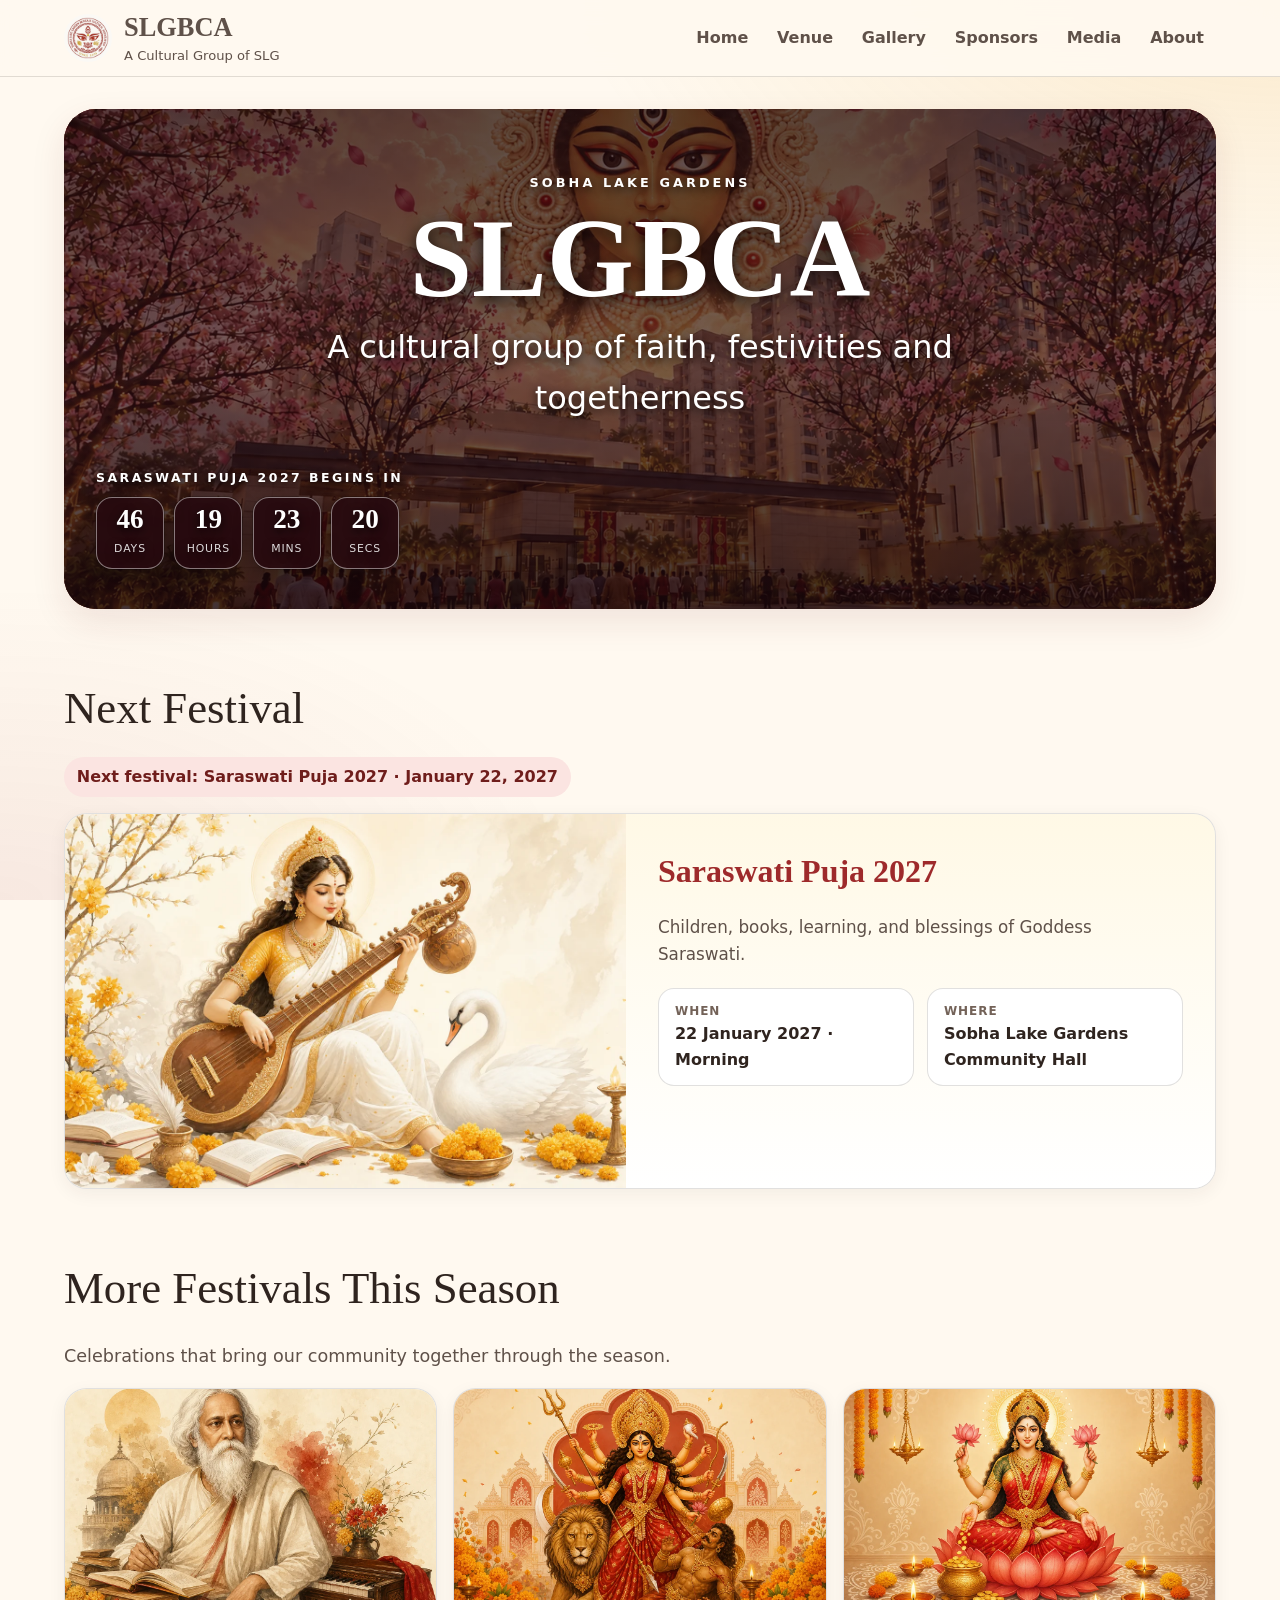
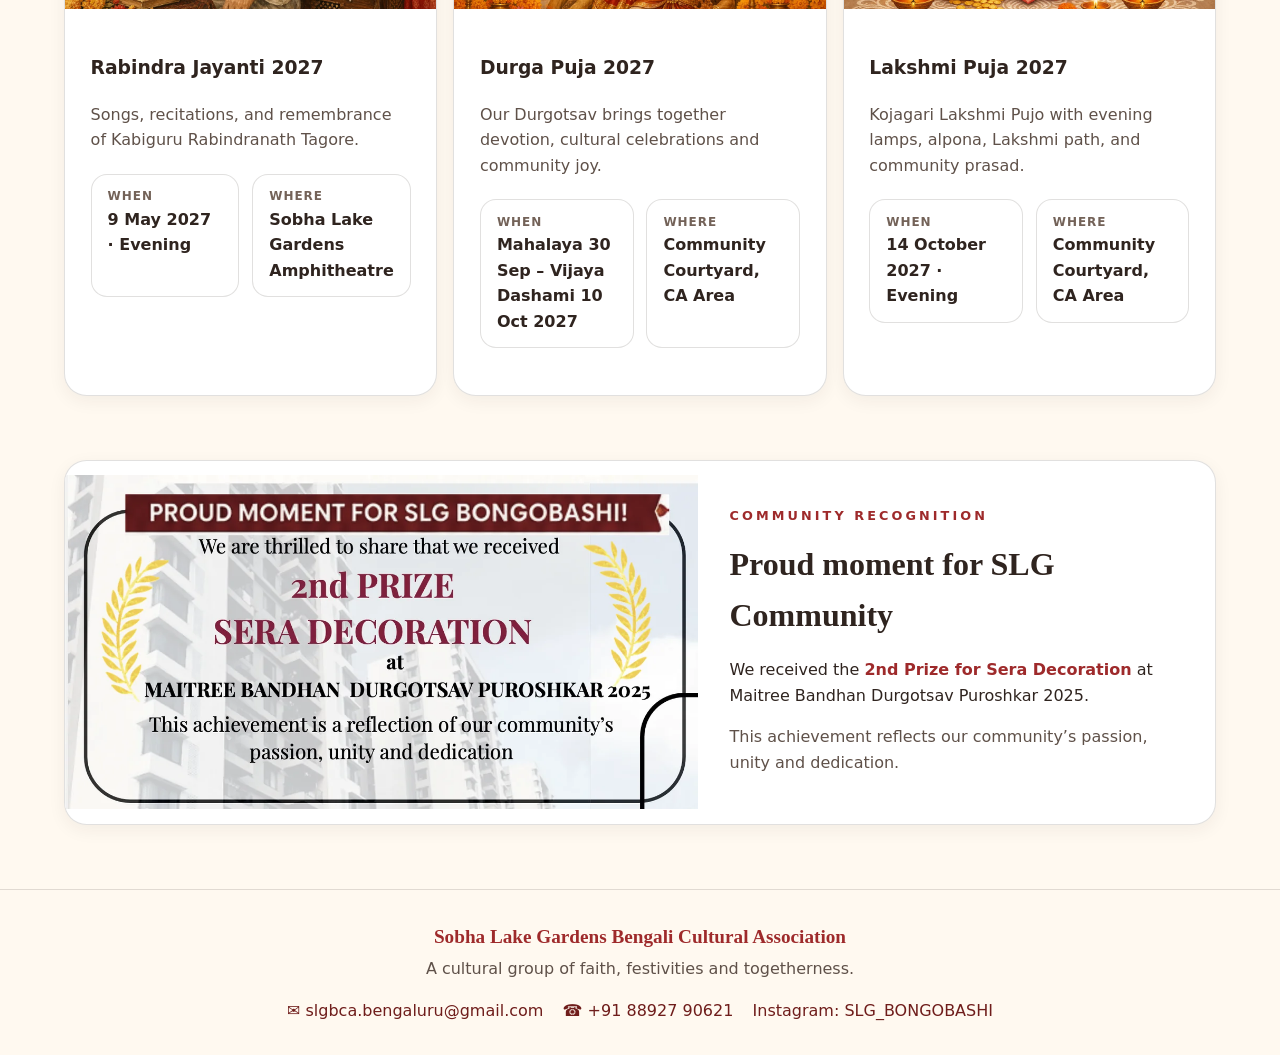
==== commit 7aa0a627: "Durga Puja 2026" ====
--- a/index.html
+++ b/index.html
@@ -18,7 +18,7 @@
 <main class="wrap">
 <section class="hero"><img src="assets/img/durga-puja-community-background.webp" alt="Goddess Durga surrounded by festive flowers"><div class="hero-content"><div><div class="eyebrow">Sobha Lake Gardens</div><h1>SLGBCA</h1><h2>A cultural group of faith, festivities and togetherness</h2></div><div class="hero-bottom"><div id="festival-countdown" aria-label="Countdown to the next puja"><p class="countdown-label" data-countdown-label>Next puja begins in</p><div class="countdown"><div class="countdown-box"><b data-cd="days">--</b><small>Days</small></div><div class="countdown-box"><b data-cd="hours">--</b><small>Hours</small></div><div class="countdown-box"><b data-cd="mins">--</b><small>Mins</small></div><div class="countdown-box"><b data-cd="secs">--</b><small>Secs</small></div></div></div></div></section>
 <section class="section" aria-labelledby="next-festival-heading"><div class="section-title" id="next-festival-heading">Next Festival</div><p id="festival-status" class="festival-status" role="status" aria-live="polite"></p><article class="card event-card" data-festival-card data-festival-name="Saraswati Puja 2027" data-start="2027-01-22T08:00:00+05:30" data-end="2027-01-22T16:00:00+05:30"><img src="assets/img/saraswati-puja.webp" alt="Maa Saraswati"><div class="event-body"><h3>Saraswati Puja 2027</h3><p class="muted">Children, books, learning, and blessings of Goddess Saraswati.</p><div class="facts"><div class="fact"><b>When</b><span>22 January 2027 · Morning</span></div><div class="fact"><b>Where</b><span>Sobha Lake Gardens Community Hall</span></div></div></div></article></section>
-<section class="section" aria-labelledby="festivals-heading"><div class="section-title" id="festivals-heading">More Festivals This Season</div><p class="section-lead">Celebrations that bring our community together through the season.</p><div class="grid grid-3"><article class="card festival-card" data-festival-card data-festival-name="Rabindra Jayanti 2027" data-start="2027-05-09T17:00:00+05:30" data-end="2027-05-09T21:00:00+05:30"><img class="festival-card-image" src="assets/img/library/img/rabindra-jayanti.webp" alt="Rabindranath Tagore"><div class="info-card"><h3>Rabindra Jayanti 2027</h3><p class="muted">Songs, recitations, and remembrance of Kabiguru Rabindranath Tagore.</p><div class="facts"><div class="fact"><b>When</b><span>9 May 2027 · Evening</span></div><div class="fact"><b>Where</b><span>Sobha Lake Gardens Amphitheatre</span></div></div></div></article><article class="card festival-card" data-festival-card data-festival-name="Durga Puja 2027" data-start="2027-09-30T00:00:00+05:30" data-end="2027-10-10T23:00:00+05:30"><img class="festival-card-image" src="assets/img/durga-puja.webp" alt="Maa Durga"><div class="info-card"><h3>Durga Puja 2027</h3><p class="muted">Our Durgotsav brings together devotion, cultural celebrations and community joy.</p><div class="facts"><div class="fact"><b>When</b><span>Mahalaya 30 Sep – Vijaya Dashami 10 Oct 2027</span></div><div class="fact"><b>Where</b><span>Community Courtyard, CA Area</span></div></div></div></article><article class="card festival-card" data-festival-card data-festival-name="Lakshmi Puja 2027" data-start="2027-10-25T14:00:00+05:30" data-end="2027-10-14T23:00:00+05:30"><img class="festival-card-image" src="assets/img/lakshmi-puja.webp" alt="Maa Lakshmi"><div class="info-card"><h3>Lakshmi Puja 2026</h3><p class="muted">Kojagari Lakshmi Pujo with evening lamps, alpona, Lakshmi path, and community prasad.</p><div class="facts"><div class="fact"><b>When</b><span>25 October 2026 · Evening</span></div><div class="fact"><b>Where</b><span>Community Courtyard, CA Area</span></div></div></div></article></div></section>
+<section class="section" aria-labelledby="festivals-heading"><div class="section-title" id="festivals-heading">More Festivals This Season</div><p class="section-lead">Celebrations that bring our community together through the season.</p><div class="grid grid-3"><article class="card festival-card" data-festival-card data-festival-name="Rabindra Jayanti 2027" data-start="2027-05-09T17:00:00+05:30" data-end="2027-05-09T21:00:00+05:30"><img class="festival-card-image" src="assets/img/library/img/rabindra-jayanti.webp" alt="Rabindranath Tagore"><div class="info-card"><h3>Rabindra Jayanti 2027</h3><p class="muted">Songs, recitations, and remembrance of Kabiguru Rabindranath Tagore.</p><div class="facts"><div class="fact"><b>When</b><span>9 May 2027 · Evening</span></div><div class="fact"><b>Where</b><span>Sobha Lake Gardens Amphitheatre</span></div></div></div></article><article class="card festival-card" data-festival-card data-festival-name="Durga Puja 2027" data-start="2027-09-30T00:00:00+05:30" data-end="2027-10-10T23:00:00+05:30"><img class="festival-card-image" src="assets/img/durga-puja.webp" alt="Maa Durga"><div class="info-card"><h3>Durga Puja 2027</h3><p class="muted">Our Durgotsav brings together devotion, cultural celebrations and community joy.</p><div class="facts"><div class="fact"><b>When</b><span>Mahalaya 30 Sep – Vijaya Dashami 10 Oct 2027</span></div><div class="fact"><b>Where</b><span>Community Courtyard, CA Area</span></div></div></div></article><article class="card festival-card" data-festival-card data-festival-name="Lakshmi Puja 2027" data-start="2027-10-14T17:00:00+05:30" data-end="2027-10-14T23:00:00+05:30"><img class="festival-card-image" src="assets/img/lakshmi-puja.webp" alt="Maa Lakshmi"><div class="info-card"><h3>Lakshmi Puja 2027</h3><p class="muted">Kojagari Lakshmi Pujo with evening lamps, alpona, Lakshmi path, and community prasad.</p><div class="facts"><div class="fact"><b>When</b><span>14 October 2027 · Evening</span></div><div class="fact"><b>Where</b><span>Community Courtyard, CA Area</span></div></div></div></article></div></section>
 <section class="section" aria-labelledby="recognition-heading"><div class="recognition card"><div><img src="assets/img/slgbca-sera-decoration-award-2025.webp" alt="SLG Community receiving the 2nd Prize for Sera Decoration"></div><div class="recognition-copy"><p class="eyebrow" style="color:var(--red)">Community recognition</p><h2 id="recognition-heading">Proud moment for SLG Community</h2><p>We received the <strong style="color:var(--red)">2nd Prize for Sera Decoration</strong> at Maitree Bandhan Durgotsav Puroshkar 2025.</p><p class="muted">This achievement reflects our community’s passion, unity and dedication.</p></div></div></section>
 </main>
 <footer class="site-footer"><div class="wrap"><strong>Sobha Lake Gardens Bengali Cultural Association</strong><p>A cultural group of faith, festivities and togetherness.</p><div class="footer-links"><a href="mailto:slgbca.bengaluru@gmail.com">✉ slgbca.bengaluru@gmail.com</a><a href="tel:+918892790621">☎ +91 88927 90621</a><a href="https://www.instagram.com/slg_bongobashi" target="_blank" rel="noopener noreferrer">Instagram: SLG_BONGOBASHI</a></div></div></footer>
